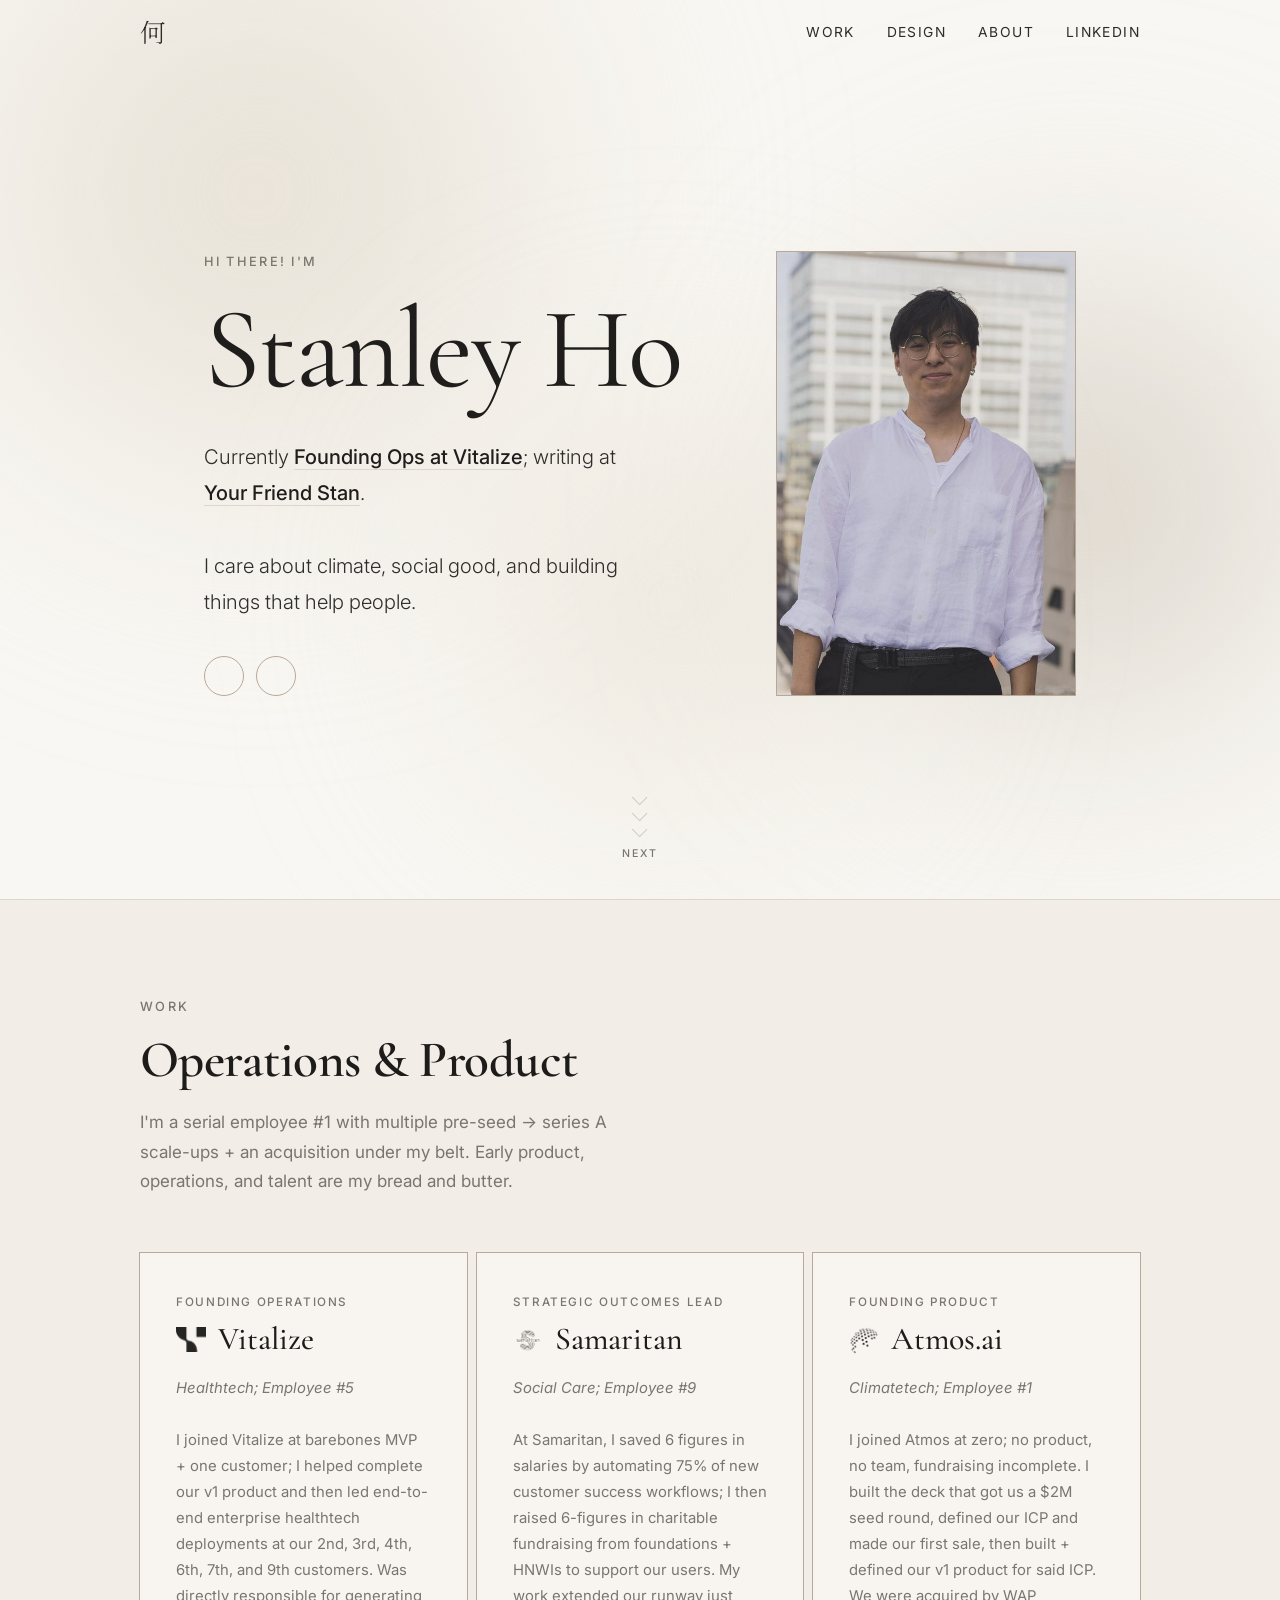
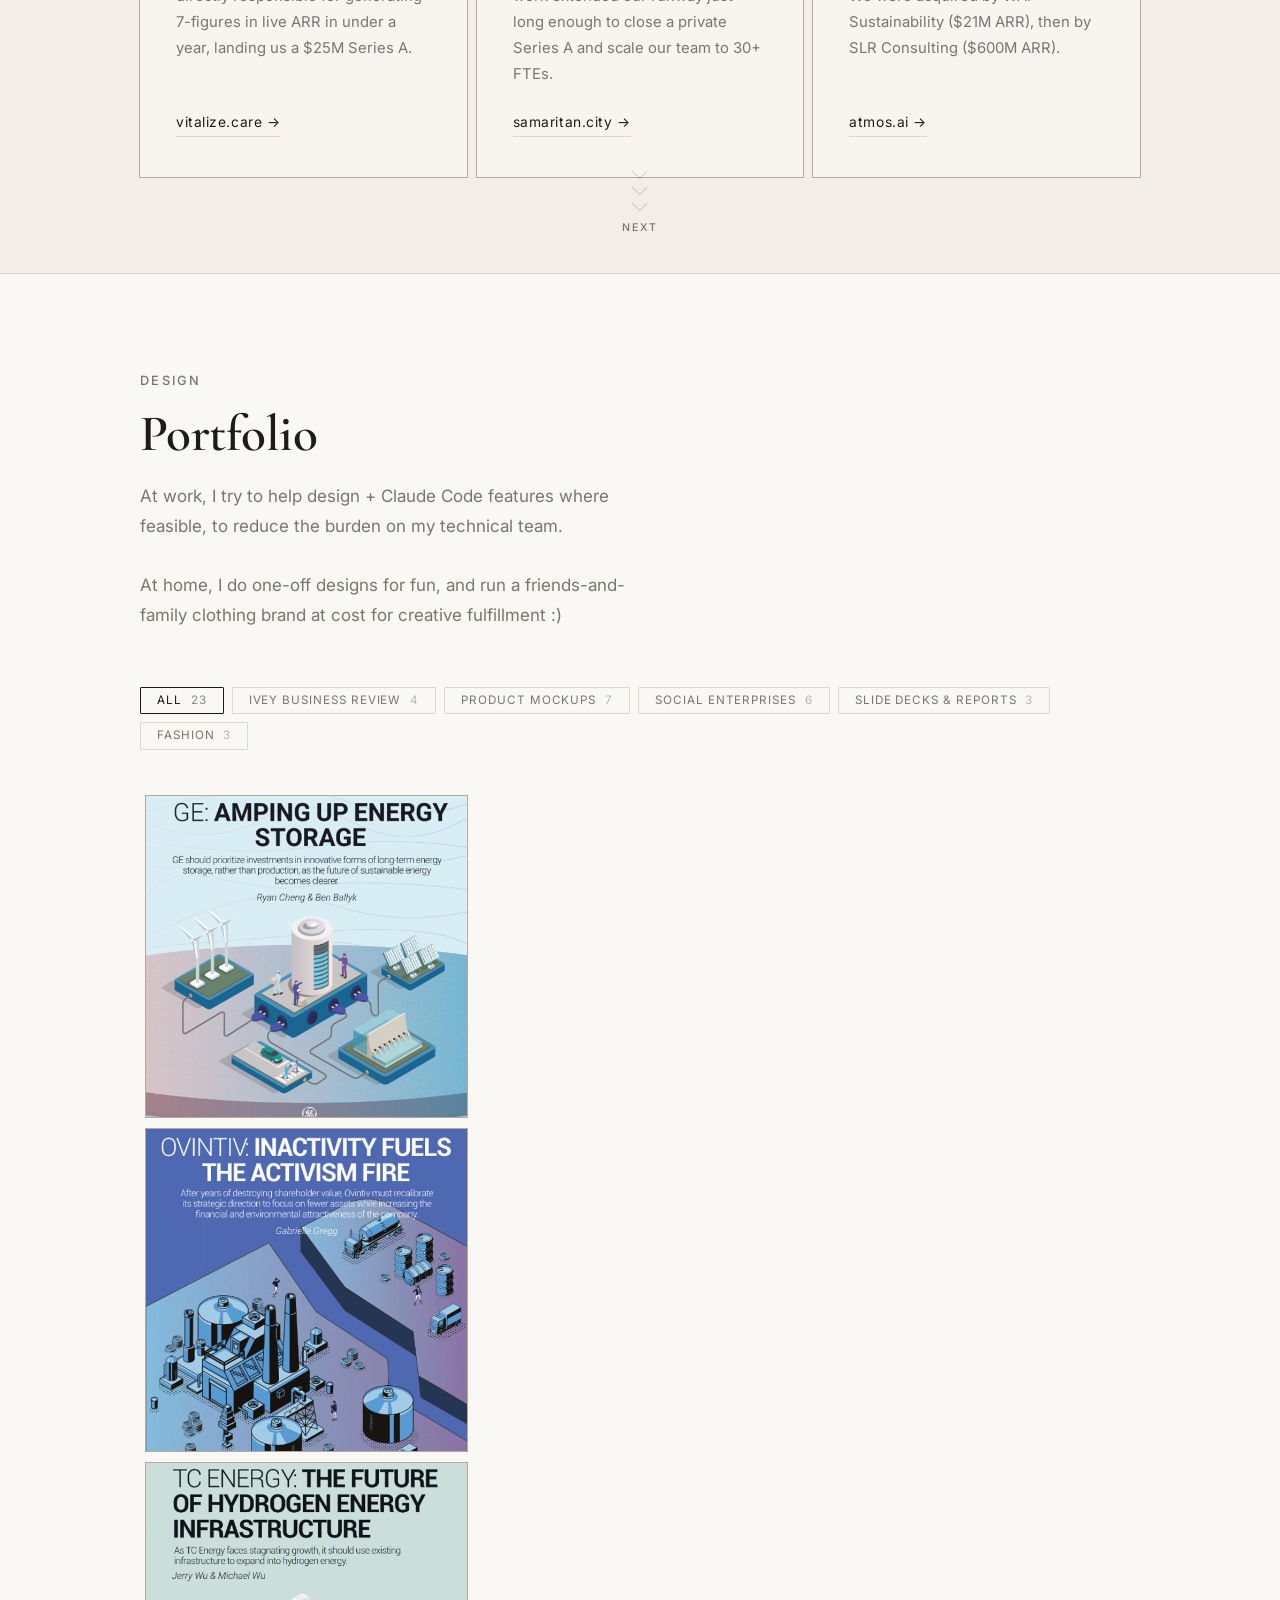
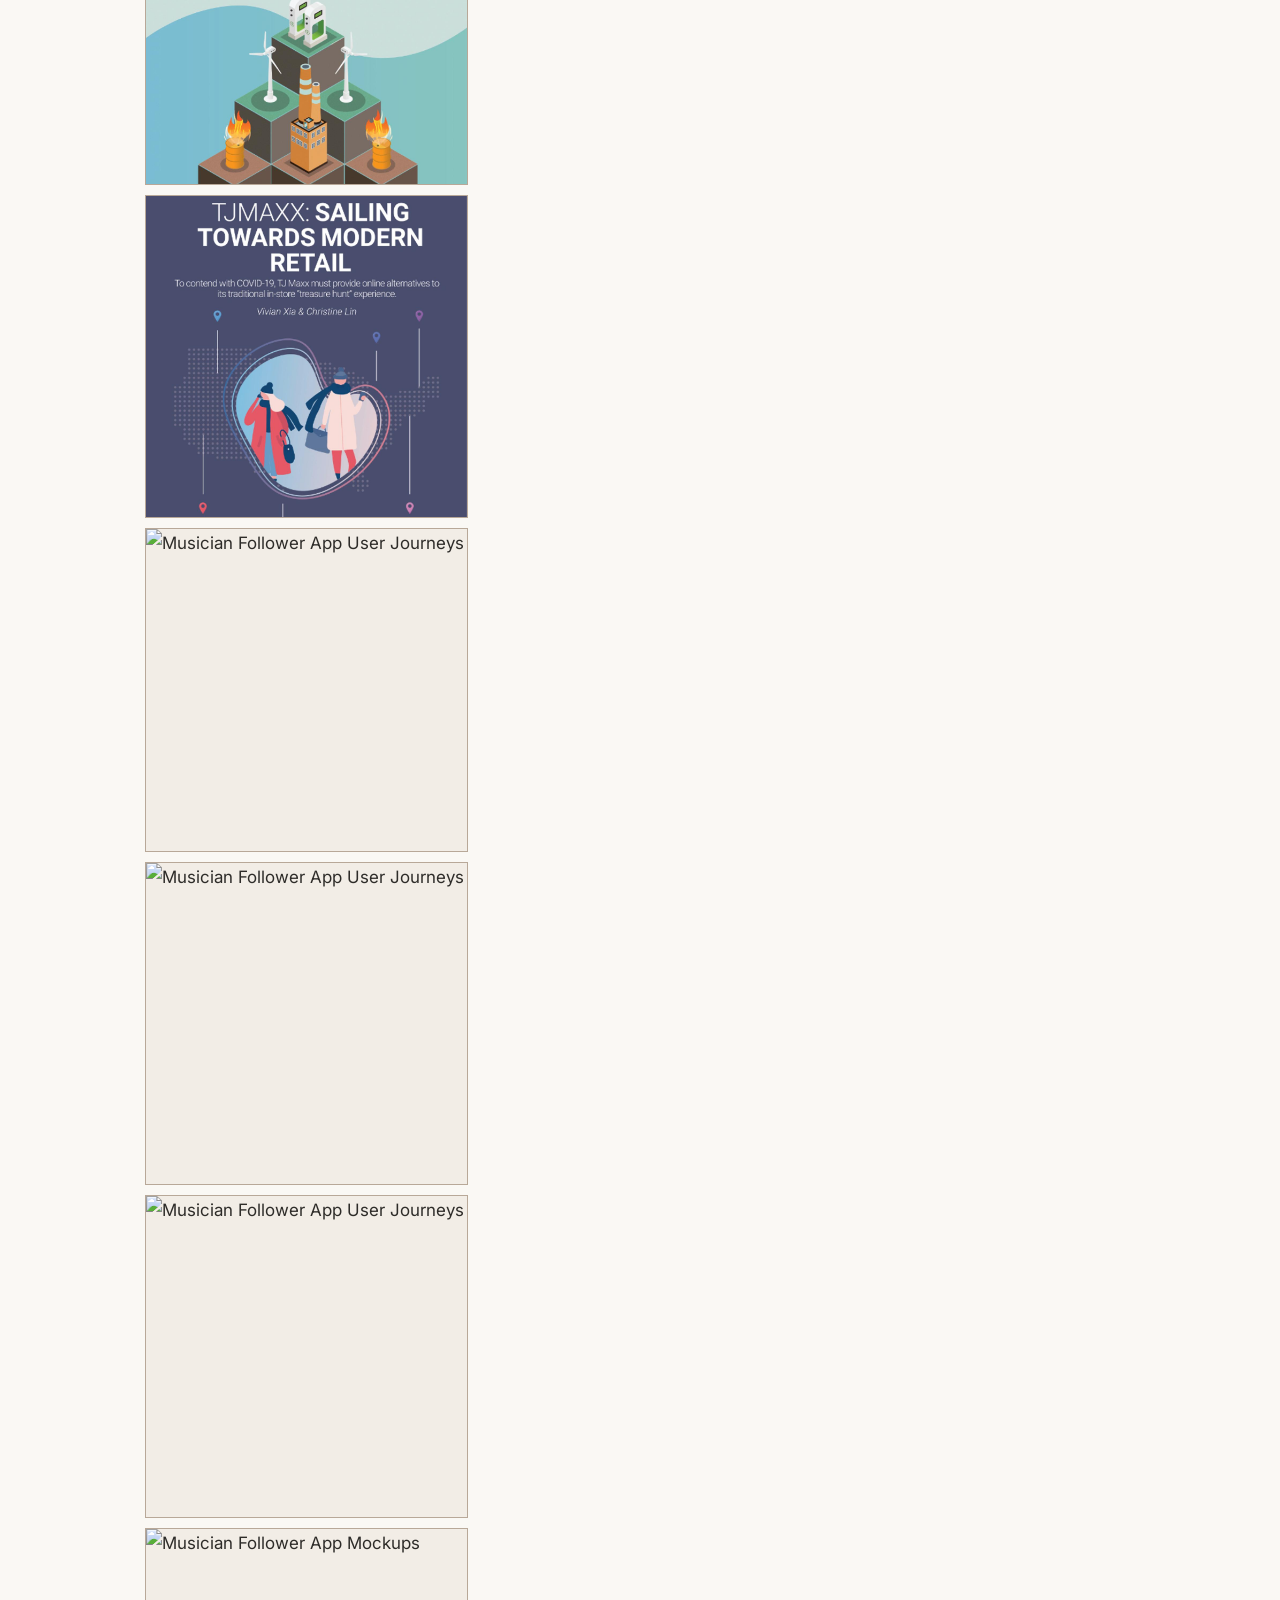
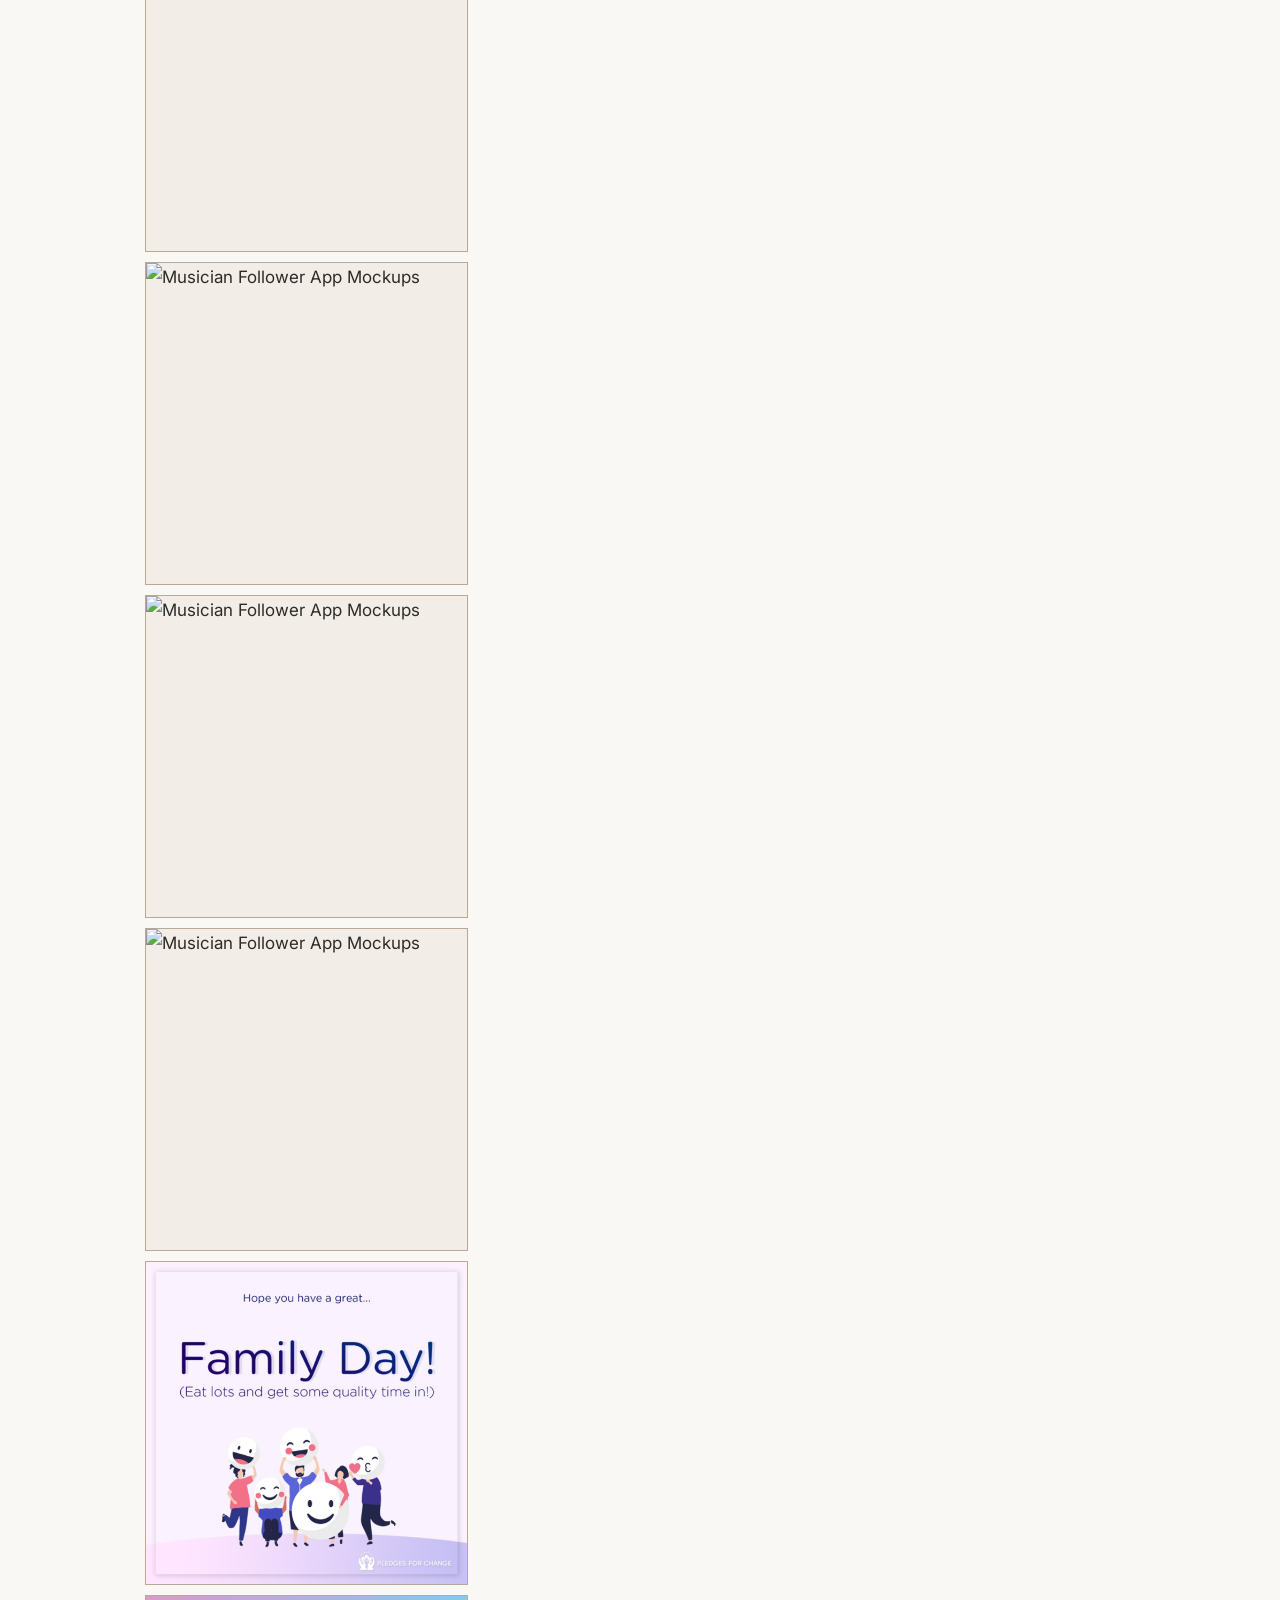
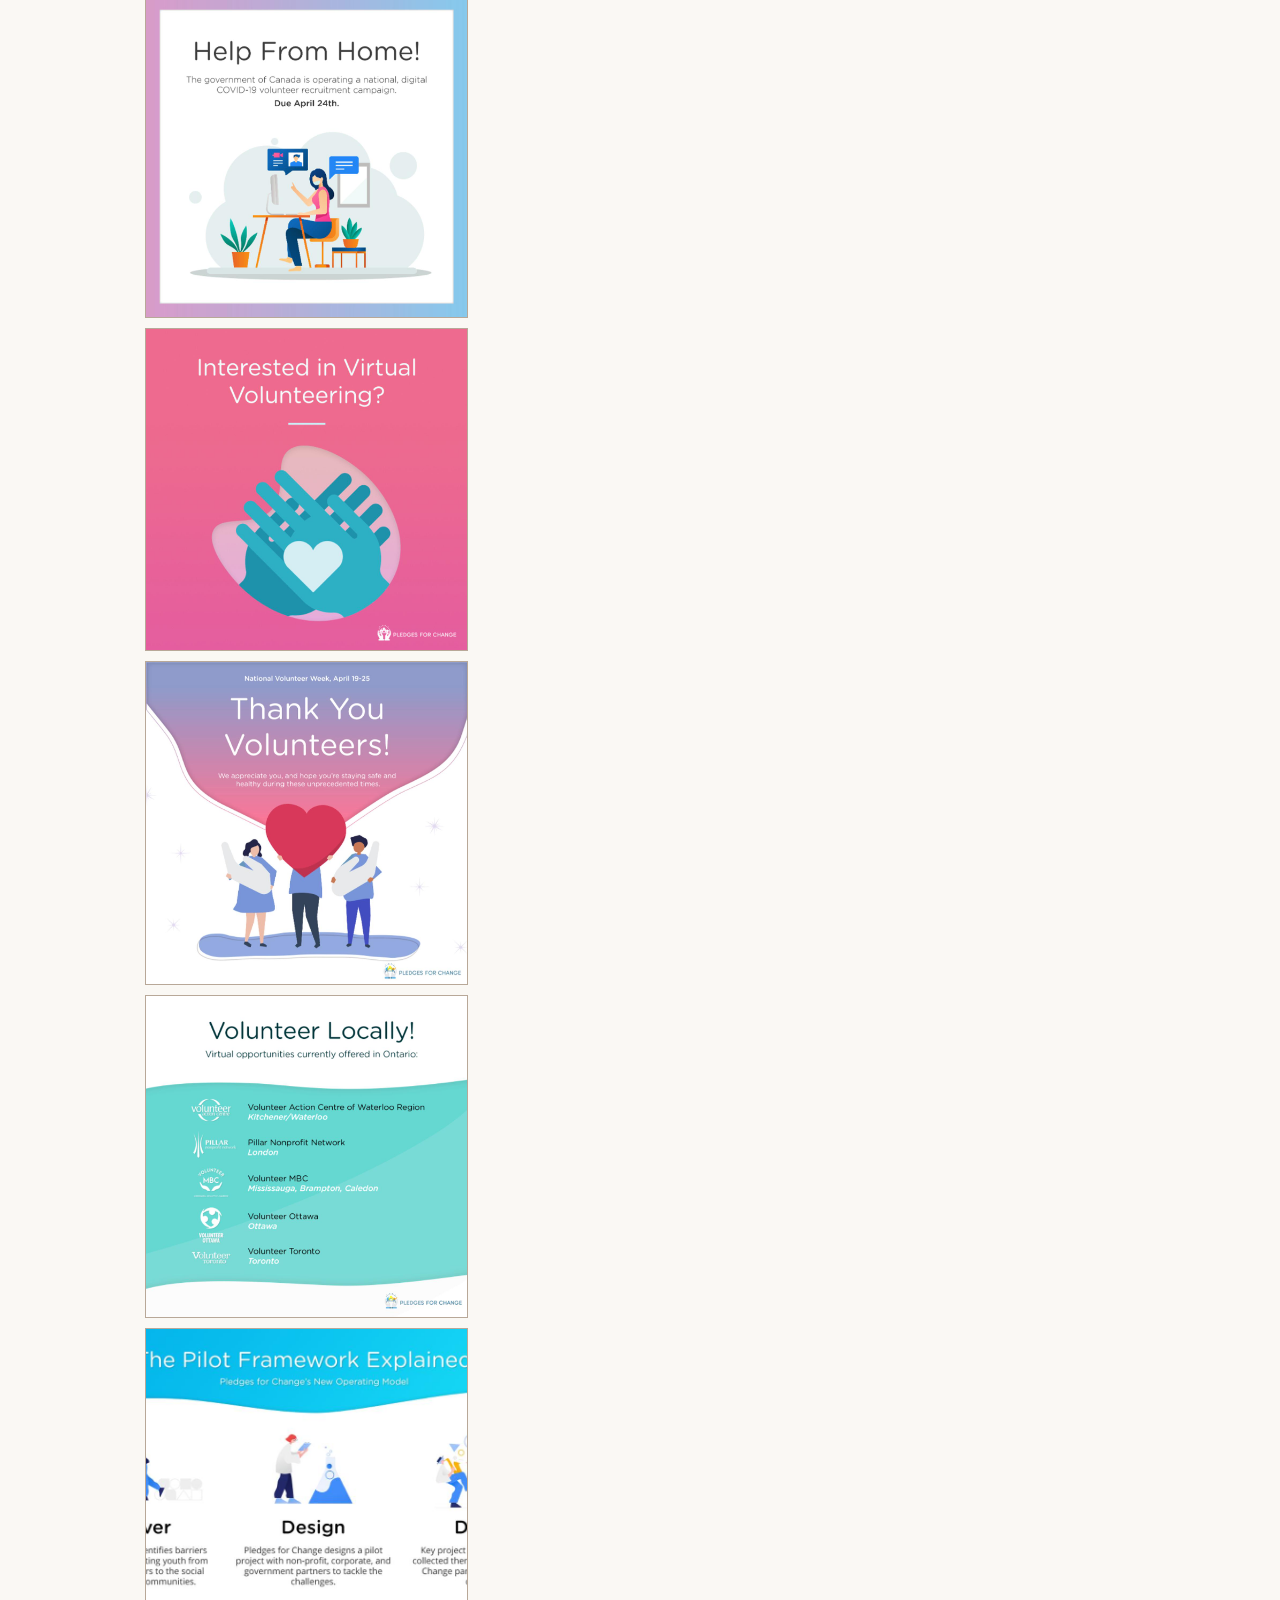
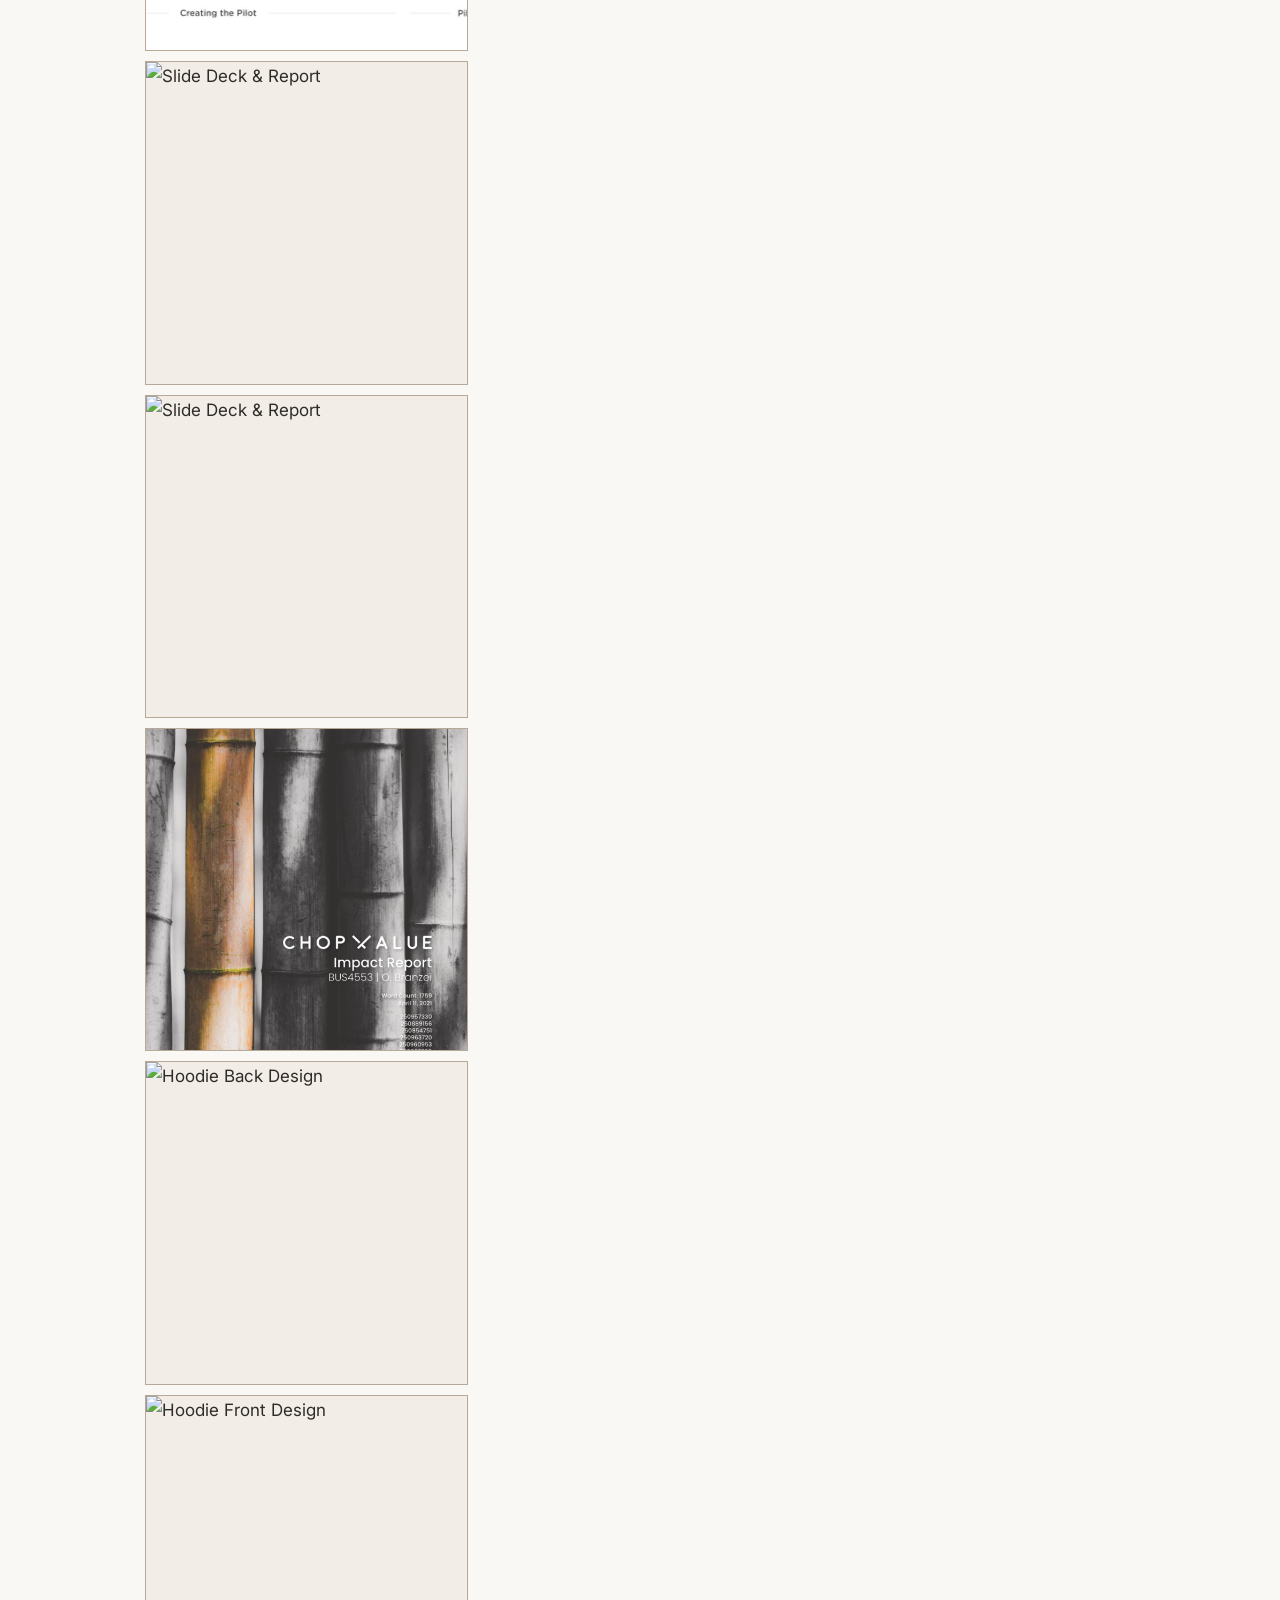
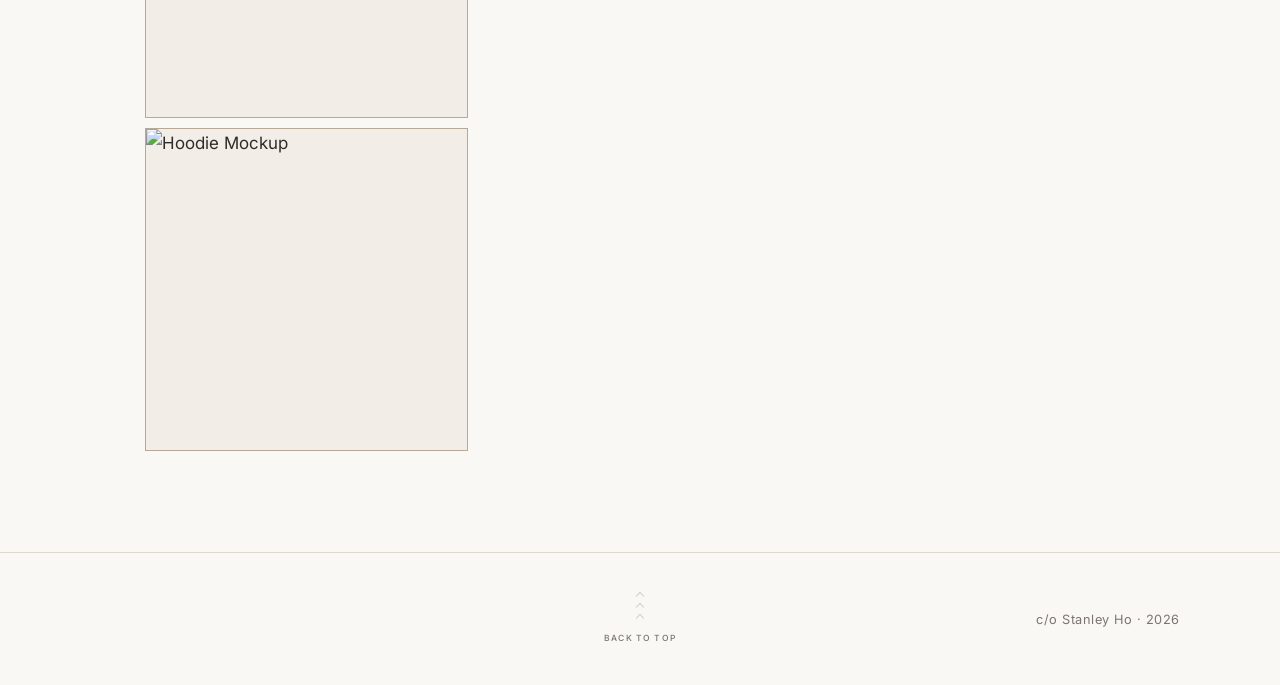
==== index.html @ 51769cc4 "Update index.html navbar transition" ====
<!DOCTYPE html>
<html lang="en">
<head>
  <!-- Google Analytics -->
  <script async src="https://www.googletagmanager.com/gtag/js?id=UA-158662780-1"></script>
  <script>
    window.dataLayer = window.dataLayer || [];
    function gtag(){dataLayer.push(arguments);}
    gtag('js', new Date());
    gtag('config', 'UA-158662780-1');
  </script>

  <meta charset="utf-8">
  <title>Stanley Ho</title>
  <meta name="viewport" content="width=device-width, initial-scale=1">
  <meta name="description" content="Stanley Ho — Early Stage Startup & Product Operator">
  <link rel="icon" href="assets/img/logo/favicon-1.png">

  <!-- Open Graph -->
  <meta property="og:title" content="Stanley Ho">
  <meta property="og:description" content="Early Stage Startup & Product Operator">
  <meta property="og:image" content="https://stanleyho.me/assets/img/og-image.png">
  <meta property="og:url" content="https://stanleyho.me">
  <meta property="og:type" content="website">
  <meta name="twitter:card" content="summary_large_image">
  <meta name="twitter:image" content="https://stanleyho.me/assets/img/og-image.png">

  <!-- Fonts -->
  <link rel="preconnect" href="https://fonts.googleapis.com">
  <link rel="preconnect" href="https://fonts.gstatic.com" crossorigin>
  <link href="https://fonts.googleapis.com/css2?family=Cormorant+Garamond:wght@300;400;500;600&family=Inter:wght@300;400;500&display=swap" rel="stylesheet">
  <link href="https://fonts.googleapis.com/css2?family=Noto+Serif+SC:wght@300&text=%E4%BD%95&display=swap" rel="stylesheet">

  <!-- Icons -->
  <link rel="stylesheet" href="assets/css/themify-icons.css">
  <!-- lightbox.css loaded lazily when portfolio section is reached -->

  <!-- Main styles -->
  <link rel="stylesheet" href="assets/css/style.css">
</head>

<body>

  <!-- Ambient background -->
  <div class="bg-canvas" aria-hidden="true">
    <div class="bg-blob"></div>
    <div class="bg-blob"></div>
    <div class="bg-blob"></div>
  </div>

  <!-- ============================================================
       NAV
       ============================================================ -->
  <nav id="main-nav">
    <div class="nav-inner">
      <a href="#" class="nav-logo">何</a>
      <button class="nav-toggle" id="navToggle" aria-label="Toggle menu">
        <span></span><span></span><span></span>
      </button>
      <ul class="nav-links" id="navLinks">
        <li><a href="#operator">Work</a></li>
        <li><a href="#design">Design</a></li>
        <li><a href="about.html">About</a></li>
        <li><a href="https://www.linkedin.com/in/stanleyyenho/" target="_blank" rel="noopener">LinkedIn</a></li>
      </ul>
    </div>
  </nav>

  <!-- ============================================================
       HERO
       ============================================================ -->
  <section id="hero">
    <div class="section-inner hero-inner">
      <p class="hero-eyebrow">Hi there! I'm</p>
      <h1 class="hero-name">Stanley Ho</h1>
      <p class="hero-bio">
        Currently <a href="https://vitalize.care" target="_blank" rel="noopener"><strong>Founding Ops at Vitalize</strong></a>; writing at <a href="https://yourfriendstan.substack.com/" target="_blank" rel="noopener"><strong>Your Friend Stan</strong></a>.
        <br><br> I care about climate, social good, and building things that help people.
      </p>
      <div class="hero-links">
        <a href="https://www.linkedin.com/in/stanleyyenho/" target="_blank" rel="noopener" class="icon-link" aria-label="LinkedIn">
          <span class="ti-linkedin"></span>
        </a>
        <a href="mailto:stanley_ho@outlook.com" class="icon-link" aria-label="Email">
          <span class="ti-email"></span>
        </a>
      </div>
      <div class="hero-photo">
        <img src="assets/img/about/headshot.jpg" alt="Stanley Ho">
      </div>
    </div>

  <!-- Scroll hint -->
  <div class="scroll-hint">
    <a href="#operator" class="scroll-hint-link" aria-label="Scroll to next section">
      <div class="scroll-chevrons">
        <span class="chevron"></span>
        <span class="chevron"></span>
        <span class="chevron"></span>
      </div>
      <span class="scroll-label">Next</span>
    </a>
  </div>

  </section>

  <!-- ============================================================
       OPERATOR / PM SECTION
       ============================================================ -->
  <section id="operator">
    <div class="section-inner">
      <div class="section-header">
        <span class="section-label">Work</span>
        <h2 class="section-title">Operations &amp; Product</h2>
        <p class="section-desc">
          <!-- Replace this with a short 1–2 sentence description of your PM/operator work. -->
          I'm a serial employee #1 with multiple pre-seed -> series A scale-ups + an acquisition under my belt. Early product, operations, and talent are my bread and butter.
        </p>
      </div>

      <div class="work-grid">

        <!-- Card 1: Current role -->
        <div class="work-card">
          <div class="work-card-meta">
			<span class="work-card-label">Founding Operations</span>
            <div class="work-card-title-row">
              <img src="assets/img/work/vitalize logo.png" alt="Vitalize" class="work-card-logo">
              <span class="work-card-company">Vitalize</span>
            </div>
          </div>
          <p class="work-card-desc">
            <!-- Describe what you built, key operational problems you solved, and measurable impact. -->
           <i>Healthtech; Employee #5</i> <br><br>
			I joined Vitalize at barebones MVP + one customer; I helped complete our v1 product and then led end-to-end enterprise healthtech deployments at our 2nd, 3rd, 4th, 6th, 7th, and 9th customers. Was directly responsible for generating 7-figures in live ARR in under a year, landing us a $25M Series A. 

          </p>
          <a href="https://vitalize.care" class="work-card-link" target="_blank" rel="noopener">vitalize.care →</a>
        </div>

        <!-- Card 2: Template -->
        <div class="work-card">
          <div class="work-card-meta">
            <span class="work-card-label">Strategic Outcomes Lead</span>
            <div class="work-card-title-row">
              <img src="assets/img/work/samaritan logo.png" alt="Samaritan" class="work-card-logo">
              <span class="work-card-company">Samaritan</span>
            </div>
          </div>
          <p class="work-card-desc">
            <i>Social Care; Employee #9</i> <br><br>
			At Samaritan, I saved 6 figures in salaries by automating 75% of new customer success workflows; I then raised 6-figures in charitable fundraising from foundations + HNWIs to support our users. My work extended our runway just long enough to close a private Series A and scale our team to 30+ FTEs.
          </p>
          <a href="https://samaritan.city" class="work-card-link">samaritan.city →</a>
        </div>

        <!-- Card 3: Template -->
        <div class="work-card">
          <div class="work-card-meta">
            <span class="work-card-label">Founding Product</span>
            <div class="work-card-title-row">
              <img src="assets/img/work/atmos.ai logo.png" alt="Atmos.ai" class="work-card-logo">
              <span class="work-card-company">Atmos.ai</span>
            </div>
          </div>
          <p class="work-card-desc">
             <i>Climatetech; Employee #1</i> <br> <br>
			I joined Atmos at zero; no product, no team, fundraising incomplete. I built the deck that got us a $2M seed round, defined our ICP and made our first sale, then built + defined our v1 product for said ICP. We were acquired by WAP Sustainability ($21M ARR), then by SLR Consulting ($600M ARR).
          </p>
          <a href="https://www.slrconsulting.com/" class="work-card-link">atmos.ai →</a>
        </div>

      </div><!-- /.work-grid -->
    </div>

  <!-- Scroll hint -->
  <div class="scroll-hint">
    <a href="#design" class="scroll-hint-link" aria-label="Scroll to next section">
      <div class="scroll-chevrons">
        <span class="chevron"></span>
        <span class="chevron"></span>
        <span class="chevron"></span>
      </div>
      <span class="scroll-label">Next</span>
    </a>
  </div>

  </section>

  <!-- ============================================================
       DESIGN / PORTFOLIO SECTION
       ============================================================ -->
  <section id="design">
    <div class="section-inner">
      <div class="section-header">
        <span class="section-label">Design</span>
        <h2 class="section-title">Portfolio</h2>
		<p class="section-desc">
          <!-- Replace this with a short 1–2 sentence description of your PM/operator work. -->
          At work, I try to help design + Claude Code features where feasible, to reduce the burden on my technical team. <br><br> At home, I do one-off designs for fun, and run a friends-and-family clothing brand at cost for creative fulfillment :)
        </p>
      </div>

      <!-- Filter buttons -->
      <div id="filters" class="filter-buttons">
        <button class="filter-btn active" data-filter="*">All <span>23</span></button>
        <button class="filter-btn" data-filter=".ibr">Ivey Business Review <span>4</span></button>
        <button class="filter-btn" data-filter=".pm">Product Mockups <span>7</span></button>
        <button class="filter-btn" data-filter=".pfc">Social Enterprises <span>6</span></button>
        <button class="filter-btn" data-filter=".sd">Slide Decks &amp; Reports <span>3</span></button>
        <button class="filter-btn" data-filter=".moh">Fashion <span>3</span></button>
      </div>

      <!-- Portfolio grid — Isotope manages layout -->
      <div id="portfolio-grid">
        <div class="grid-sizer"></div>

        <!-- Ivey Business Review -->
        <div class="port-item ibr">
          <div class="port-item-inner">
            <img loading="lazy" src="assets/img/portfolio/port-1.jpg" alt="Article Cover - GE">
            <div class="port-overlay">
              <a href="assets/img/portfolio/port-1.jpg" data-lightbox="portfolio" data-title="Article Cover — GE · Ivey Business Review" class="port-action"><span class="ti-fullscreen"></span></a>
              <div class="port-info">
                <h3>Article Cover — GE</h3>
                <p>Ivey Business Review · Creative Lead</p>
              </div>
            </div>
          </div>
        </div>

        <div class="port-item ibr">
          <div class="port-item-inner">
            <img loading="lazy" src="assets/img/portfolio/port-2.jpg" alt="Article Cover - Ovintiv">
            <div class="port-overlay">
              <a href="assets/img/portfolio/port-2.jpg" data-lightbox="portfolio" data-title="Article Cover — Ovintiv · Ivey Business Review" class="port-action"><span class="ti-fullscreen"></span></a>
              <div class="port-info">
                <h3>Article Cover — Ovintiv</h3>
                <p>Ivey Business Review · Creative Lead</p>
              </div>
            </div>
          </div>
        </div>

        <div class="port-item ibr">
          <div class="port-item-inner">
            <img loading="lazy" src="assets/img/portfolio/port-3.jpg" alt="Article Cover - TC Energy">
            <div class="port-overlay">
              <a href="assets/img/portfolio/port-3.jpg" data-lightbox="portfolio" data-title="Article Cover — TC Energy · Ivey Business Review" class="port-action"><span class="ti-fullscreen"></span></a>
              <div class="port-info">
                <h3>Article Cover — TC Energy</h3>
                <p>Ivey Business Review · Creative Lead</p>
              </div>
            </div>
          </div>
        </div>

        <div class="port-item ibr">
          <div class="port-item-inner">
            <img loading="lazy" src="assets/img/portfolio/port-4.jpg" alt="Article Cover - TJMaxx">
            <div class="port-overlay">
              <a href="assets/img/portfolio/port-4.jpg" data-lightbox="portfolio" data-title="Article Cover — TJMaxx · Ivey Business Review" class="port-action"><span class="ti-fullscreen"></span></a>
              <div class="port-info">
                <h3>Article Cover — TJMaxx</h3>
                <p>Ivey Business Review · Creative Lead</p>
              </div>
            </div>
          </div>
        </div>

        <!-- Product Mockups -->
        <div class="port-item pm">
          <div class="port-item-inner">
            <img loading="lazy" src="assets/img/portfolio/port-17.png" alt="Musician Follower App User Journeys">
            <div class="port-overlay">
              <a href="assets/img/portfolio/port-17.png" data-lightbox="portfolio" data-title="Musician Follower App User Journeys · UX Researcher &amp; Designer" class="port-action"><span class="ti-fullscreen"></span></a>
              <div class="port-info">
                <h3>Musician Follower App User Journeys</h3>
                <p>UX Researcher &amp; Designer</p>
              </div>
            </div>
          </div>
        </div>

        <div class="port-item pm">
          <div class="port-item-inner">
            <img loading="lazy" src="assets/img/portfolio/port-18.png" alt="Musician Follower App User Journeys">
            <div class="port-overlay">
              <a href="assets/img/portfolio/port-18.png" data-lightbox="portfolio" data-title="Musician Follower App User Journeys · UX Researcher &amp; Designer" class="port-action"><span class="ti-fullscreen"></span></a>
              <div class="port-info">
                <h3>Musician Follower App User Journeys</h3>
                <p>UX Researcher &amp; Designer</p>
              </div>
            </div>
          </div>
        </div>

        <div class="port-item pm">
          <div class="port-item-inner">
            <img loading="lazy" src="assets/img/portfolio/port-19.png" alt="Musician Follower App User Journeys">
            <div class="port-overlay">
              <a href="assets/img/portfolio/port-19.png" data-lightbox="portfolio" data-title="Musician Follower App User Journeys · UX Researcher &amp; Designer" class="port-action"><span class="ti-fullscreen"></span></a>
              <div class="port-info">
                <h3>Musician Follower App User Journeys</h3>
                <p>UX Researcher &amp; Designer</p>
              </div>
            </div>
          </div>
        </div>

        <div class="port-item pm">
          <div class="port-item-inner">
            <img loading="lazy" src="assets/img/portfolio/port-20.png" alt="Musician Follower App Mockups">
            <div class="port-overlay">
              <a href="assets/img/portfolio/port-20.png" data-lightbox="portfolio" data-title="Musician Follower App Mockups · UX Researcher &amp; Designer" class="port-action"><span class="ti-fullscreen"></span></a>
              <div class="port-info">
                <h3>Musician Follower App Mockups</h3>
                <p>UX Researcher &amp; Designer</p>
              </div>
            </div>
          </div>
        </div>

        <div class="port-item pm">
          <div class="port-item-inner">
            <img loading="lazy" src="assets/img/portfolio/port-21.png" alt="Musician Follower App Mockups">
            <div class="port-overlay">
              <a href="assets/img/portfolio/port-21.png" data-lightbox="portfolio" data-title="Musician Follower App Mockups · UX Researcher &amp; Designer" class="port-action"><span class="ti-fullscreen"></span></a>
              <div class="port-info">
                <h3>Musician Follower App Mockups</h3>
                <p>UX Researcher &amp; Designer</p>
              </div>
            </div>
          </div>
        </div>

        <div class="port-item pm">
          <div class="port-item-inner">
            <img loading="lazy" src="assets/img/portfolio/port-22.png" alt="Musician Follower App Mockups">
            <div class="port-overlay">
              <a href="assets/img/portfolio/port-22.png" data-lightbox="portfolio" data-title="Musician Follower App Mockups · UX Researcher &amp; Designer" class="port-action"><span class="ti-fullscreen"></span></a>
              <div class="port-info">
                <h3>Musician Follower App Mockups</h3>
                <p>UX Researcher &amp; Designer</p>
              </div>
            </div>
          </div>
        </div>

        <div class="port-item pm">
          <div class="port-item-inner">
            <img loading="lazy" src="assets/img/portfolio/port-23.png" alt="Musician Follower App Mockups">
            <div class="port-overlay">
              <a href="assets/img/portfolio/port-23.png" data-lightbox="portfolio" data-title="Musician Follower App Mockups · UX Researcher &amp; Designer" class="port-action"><span class="ti-fullscreen"></span></a>
              <div class="port-info">
                <h3>Musician Follower App Mockups</h3>
                <p>UX Researcher &amp; Designer</p>
              </div>
            </div>
          </div>
        </div>

        <!-- Social Enterprises / Pledges for Change -->
        <div class="port-item pfc">
          <div class="port-item-inner">
            <img loading="lazy" src="assets/img/portfolio/port-5.jpg" alt="Family Day Post">
            <div class="port-overlay">
              <a href="assets/img/portfolio/port-5.jpg" data-lightbox="portfolio" data-title="Family Day Post · Pledges for Change" class="port-action"><span class="ti-fullscreen"></span></a>
              <div class="port-info">
                <h3>Family Day Post</h3>
                <p>Pledges for Change · Media Director</p>
              </div>
            </div>
          </div>
        </div>

        <div class="port-item pfc">
          <div class="port-item-inner">
            <img loading="lazy" src="assets/img/portfolio/port-6.jpg" alt="Volunteer from Home Media Blast">
            <div class="port-overlay">
              <a href="assets/img/portfolio/port-6.jpg" data-lightbox="portfolio" data-title="Volunteer from Home Media Blast · Pledges for Change" class="port-action"><span class="ti-fullscreen"></span></a>
              <div class="port-info">
                <h3>Volunteer from Home Media Blast</h3>
                <p>Pledges for Change · Media Director</p>
              </div>
            </div>
          </div>
        </div>

        <div class="port-item pfc">
          <div class="port-item-inner">
            <img loading="lazy" src="assets/img/portfolio/port-7.jpg" alt="Virtual Volunteering Recruiting Post">
            <div class="port-overlay">
              <a href="assets/img/portfolio/port-7.jpg" data-lightbox="portfolio" data-title="Virtual Volunteering Recruiting Post · Pledges for Change" class="port-action"><span class="ti-fullscreen"></span></a>
              <div class="port-info">
                <h3>Virtual Volunteering Recruiting Post</h3>
                <p>Pledges for Change · Media Director</p>
              </div>
            </div>
          </div>
        </div>

        <div class="port-item pfc">
          <div class="port-item-inner">
            <img loading="lazy" src="assets/img/portfolio/port-8.jpg" alt="Volunteer Thank You Post">
            <div class="port-overlay">
              <a href="assets/img/portfolio/port-8.jpg" data-lightbox="portfolio" data-title="Volunteer Thank You Post · Pledges for Change" class="port-action"><span class="ti-fullscreen"></span></a>
              <div class="port-info">
                <h3>Volunteer Thank You Post</h3>
                <p>Pledges for Change · Media Director</p>
              </div>
            </div>
          </div>
        </div>

        <div class="port-item pfc">
          <div class="port-item-inner">
            <img loading="lazy" src="assets/img/portfolio/port-9.jpg" alt="Local Volunteering Resource Blast">
            <div class="port-overlay">
              <a href="assets/img/portfolio/port-9.jpg" data-lightbox="portfolio" data-title="Local Volunteering Resource Blast · Pledges for Change" class="port-action"><span class="ti-fullscreen"></span></a>
              <div class="port-info">
                <h3>Local Volunteering Resource Blast</h3>
                <p>Pledges for Change · Media Director</p>
              </div>
            </div>
          </div>
        </div>

        <div class="port-item pfc">
          <div class="port-item-inner">
            <img loading="lazy" src="assets/img/portfolio/port-10.jpg" alt="Operating Model Investor Graphic">
            <div class="port-overlay">
              <a href="assets/img/portfolio/port-10.jpg" data-lightbox="portfolio" data-title="Operating Model Investor Graphic · Pledges for Change" class="port-action"><span class="ti-fullscreen"></span></a>
              <div class="port-info">
                <h3>Operating Model Investor Graphic</h3>
                <p>Pledges for Change · Media Director</p>
              </div>
            </div>
          </div>
        </div>

        <!-- Slide Decks & Reports -->
        <div class="port-item sd">
          <div class="port-item-inner">
            <img loading="lazy" src="assets/img/portfolio/port-14.jpg" alt="Slide Deck & Report">
            <div class="port-overlay">
              <a href="https://drive.google.com/file/d/1cgGahLaZpUyj-3H-FeqxRC37ilfUaDfF/view" target="_blank" rel="noopener" class="port-action"><span class="ti-new-window"></span></a>
              <div class="port-info">
                <h3>Slide Deck &amp; Report</h3>
                <p>Open in Google Drive</p>
              </div>
            </div>
          </div>
        </div>

        <div class="port-item sd">
          <div class="port-item-inner">
            <img loading="lazy" src="assets/img/portfolio/port-15.jpg" alt="Slide Deck & Report">
            <div class="port-overlay">
              <a href="https://drive.google.com/file/d/1o6-X_nhbYIaM70tofsR7CjVe9PKndJMQ/view" target="_blank" rel="noopener" class="port-action"><span class="ti-new-window"></span></a>
              <div class="port-info">
                <h3>Slide Deck &amp; Report</h3>
                <p>Open in Google Drive</p>
              </div>
            </div>
          </div>
        </div>

        <div class="port-item sd">
          <div class="port-item-inner">
            <img loading="lazy" src="assets/img/portfolio/port-16.jpg" alt="Slide Deck & Report">
            <div class="port-overlay">
              <a href="https://drive.google.com/file/d/1MTR174oIEGdz7Ad1Db15Tjcx_Pzdw1mi/view" target="_blank" rel="noopener" class="port-action"><span class="ti-new-window"></span></a>
              <div class="port-info">
                <h3>Slide Deck &amp; Report</h3>
                <p>Open in Google Drive</p>
              </div>
            </div>
          </div>
        </div>

        <!-- Fashion / Mandate of Heaven -->
        <div class="port-item moh">
          <div class="port-item-inner">
            <img loading="lazy" src="assets/img/portfolio/port-11.png" alt="Hoodie Back Design">
            <div class="port-overlay">
              <a href="assets/img/portfolio/port-11.png" data-lightbox="portfolio" data-title="Hoodie Back Design · Mandate of Heaven" class="port-action"><span class="ti-fullscreen"></span></a>
              <div class="port-info">
                <h3>Hoodie Back Design</h3>
                <p>Mandate of Heaven · Founder &amp; Creative Director</p>
              </div>
            </div>
          </div>
        </div>

        <div class="port-item moh">
          <div class="port-item-inner">
            <img loading="lazy" src="assets/img/portfolio/port-12.png" alt="Hoodie Front Design">
            <div class="port-overlay">
              <a href="assets/img/portfolio/port-12.png" data-lightbox="portfolio" data-title="Hoodie Front Design · Mandate of Heaven" class="port-action"><span class="ti-fullscreen"></span></a>
              <div class="port-info">
                <h3>Hoodie Front Design</h3>
                <p>Mandate of Heaven · Founder &amp; Creative Director</p>
              </div>
            </div>
          </div>
        </div>

        <div class="port-item moh">
          <div class="port-item-inner">
            <img loading="lazy" src="assets/img/portfolio/port-13.png" alt="Hoodie Mockup">
            <div class="port-overlay">
              <a href="assets/img/portfolio/port-13.png" data-lightbox="portfolio" data-title="Hoodie Mockup · Mandate of Heaven" class="port-action"><span class="ti-fullscreen"></span></a>
              <div class="port-info">
                <h3>Hoodie Mockup</h3>
                <p>Mandate of Heaven · Founder &amp; Creative Director</p>
              </div>
            </div>
          </div>
        </div>

      </div><!-- /#portfolio-grid -->
    </div>
  </section>

  <!-- ============================================================
       FOOTER
       ============================================================ -->
  <footer>
    <div class="footer-inner">
      <div class="footer-links">
        <a href="https://www.linkedin.com/in/stanleyyenho/" target="_blank" rel="noopener" aria-label="LinkedIn"><span class="ti-linkedin"></span></a>
        <a href="mailto:stanley_ho@outlook.com" aria-label="Email"><span class="ti-email"></span></a>
      </div>
      <a href="#" class="back-to-top scroll-hint-link" aria-label="Return to top">
        <div class="scroll-chevrons back-to-top-chevrons">
          <span class="chevron chevron-up"></span>
          <span class="chevron chevron-up"></span>
          <span class="chevron chevron-up"></span>
        </div>
        <span class="scroll-label">Back to top</span>
      </a>
      <p class="footer-copy">c/o Stanley Ho &middot; 2026</p>
    </div>
  </footer>

  <!-- ============================================================
       SCRIPTS
       ============================================================ -->
  <!-- jQuery/Isotope/Lightbox loaded lazily — see lazy loader below -->
  <script src="assets/js/lenis.min.js"></script>
  <script>
    // Smooth scroll (Lenis)
    var lenis = new Lenis({
      duration: 0.05,
      easing: function (t) { return 1 - Math.pow(1 - t, 4); },
      smoothWheel: true
    });
    function lenisRaf(time) {
      lenis.raf(time);
      requestAnimationFrame(lenisRaf);
    }
    requestAnimationFrame(lenisRaf);

    // Nav state — driven entirely by Lenis scroll position, frozen during snaps to avoid mid-animation flash
    var navEl = document.getElementById('main-nav');
    var navFrozen = false;
    function syncNav() {
      if (window.pageYOffset > 20) navEl.classList.add('scrolled');
      else navEl.classList.remove('scrolled');
    }
    lenis.on('scroll', function (e) {
      if (navFrozen) return;
      if (e.scroll > 20) navEl.classList.add('scrolled');
      else navEl.classList.remove('scrolled');
    });
    syncNav();

    // Section snap — permanent and bidirectional; free scroll only within the last section going down
    var snapTargets = ['#hero', '#operator', '#design'];
    var snapLocked = false;

    function currentSectionIndex() {
      var scrollY = window.pageYOffset;
      for (var i = snapTargets.length - 1; i >= 0; i--) {
        if (scrollY >= document.querySelector(snapTargets[i]).offsetTop - 80) return i;
      }
      return 0;
    }

    window.addEventListener('wheel', function (e) {
      var idx = currentSectionIndex();
      var dir = e.deltaY > 0 ? 1 : -1;
      var next = idx + dir;

      // Only case we don't intercept: past the last section going down, and not mid-snap
      if (next >= snapTargets.length && !snapLocked) return;

      // Block the event in all other cases — including mid-snap, so Lenis can't drift the page
      e.preventDefault();
      e.stopImmediatePropagation();

      if (snapLocked || next < 0) return;

      snapLocked = true;
      navFrozen = true;
      lenis.scrollTo(document.querySelector(snapTargets[next]), {
        offset: -64,
        duration: 0.12,
        easing: function (t) { return 1 - Math.pow(1 - t, 3); },
        onComplete: function () { navFrozen = false; syncNav(); }
      });
      setTimeout(function () { snapLocked = false; }, 300);
    }, { capture: true, passive: false });

    // Mobile nav toggle
    document.getElementById('navToggle').addEventListener('click', function () {
      document.getElementById('navLinks').classList.toggle('open');
    });

    // Close nav on link click + smooth scroll via Lenis
    document.querySelectorAll('#navLinks a[href^="#"], .scroll-hint-link').forEach(function (anchor) {
      anchor.addEventListener('click', function (e) {
        var href = this.getAttribute('href');
        var target = document.querySelector(href);
        if (target) {
          e.preventDefault();
          document.getElementById('navLinks').classList.remove('open');
          lenis.scrollTo(target, { offset: -64 });
        }
      });
    });

    // Scroll entrance animations
    (function () {
      // Mark elements for animation
      document.querySelectorAll('.section-header, .work-card, .filter-buttons').forEach(function (el) {
        el.classList.add('anim');
      });

      // Stagger work cards
      document.querySelectorAll('.work-card').forEach(function (el, i) {
        el.style.transitionDelay = (i * 0.1) + 's';
      });

      // Animate port-item-inner (not the wrapper, so Isotope layout is unaffected)
      document.querySelectorAll('.port-item-inner').forEach(function (el, i) {
        el.classList.add('anim');
        el.style.transitionDelay = Math.min(i * 0.045, 0.36) + 's';
      });

      var observer = new IntersectionObserver(function (entries) {
        entries.forEach(function (entry) {
          if (entry.isIntersecting) {
            entry.target.classList.add('is-visible');
            observer.unobserve(entry.target);
          }
        });
      }, { threshold: 0.12 });

      document.querySelectorAll('.anim').forEach(function (el) {
        observer.observe(el);
      });
    }());

    // Lazy-load jQuery + Isotope + Lightbox only when design section is near
    (function () {
      var portfolioLoaded = false;
      function loadPortfolio() {
        if (portfolioLoaded) return;
        portfolioLoaded = true;

        // Lightbox CSS
        var css = document.createElement('link');
        css.rel = 'stylesheet';
        css.href = 'assets/css/lightbox.css';
        document.head.appendChild(css);

        function loadScript(src, cb) {
          var s = document.createElement('script');
          s.src = src;
          s.onload = cb || function () {};
          document.body.appendChild(s);
        }

        loadScript('assets/js/jquery-2.1.4.min.js', function () {
          loadScript('assets/js/lightbox.js');
          loadScript('assets/js/jquery.isotope.min.js', function () {
            var $grid = $('#portfolio-grid').isotope({
              itemSelector: '.port-item',
              layoutMode: 'fitRows',
              percentPosition: true,
              masonry: { columnWidth: '.grid-sizer' }
            });
            $('#filters').on('click', '.filter-btn', function () {
              var filterValue = $(this).attr('data-filter');
              $grid.isotope({ filter: filterValue });
              $('.filter-btn').removeClass('active');
              $(this).addClass('active');
            });
          });
        });
      }

      var obs = new IntersectionObserver(function (entries) {
        if (entries[0].isIntersecting) { loadPortfolio(); obs.disconnect(); }
      }, { rootMargin: '400px' });
      obs.observe(document.getElementById('design'));
    }());

  </script>

</body>
</html>
---- assets/css/style.css ----
/* ============================================================
   STANLEY HO — style.css
   Japandi-inspired minimal portfolio
   ============================================================ */

/* Cross-page fade transition */
@view-transition {
  navigation: auto;
}

/* 1. CSS Custom Properties */
:root {
  --bg:         #FAF8F4;   /* warm off-white, washi paper */
  --bg-alt:     #F2EDE6;   /* slightly deeper warm */
  --dark:       #1E1C1A;   /* near-black, warm */
  --text:       #2E2C29;   /* body text, warm charcoal */
  --muted:      #7A7570;   /* stone gray */
  --accent:     #B8A898;   /* warm sand */
  --border:     #DDD7CD;   /* light warm divider */
  --white:      #FDFCFA;   /* warm white */

  --font-serif: 'Cormorant Garamond', Georgia, serif;
  --font-sans:  'Inter', -apple-system, BlinkMacSystemFont, 'Segoe UI', sans-serif;

  --max-w:      1080px;
  --nav-h:      64px;
  --ease:       0.3s ease;
}


/* ============================================================
   2. Reset & Base
   ============================================================ */
*, *::before, *::after {
  box-sizing: border-box;
  margin: 0;
  padding: 0;
}

html {
  font-size: 17px;
  scroll-behavior: smooth;
}

body {
  font-family: var(--font-sans);
  font-weight: 400;
  line-height: 1.65;
  color: var(--text);
  background: var(--bg);
  -webkit-font-smoothing: antialiased;
  -moz-osx-font-smoothing: grayscale;
}

/* ============================================================
   Ambient background — blobs + grain
   ============================================================ */
.bg-canvas {
  position: fixed;
  inset: 0;
  z-index: -1;
  pointer-events: none;
  overflow: hidden;
}

.bg-blob {
  position: absolute;
  border-radius: 50%;
  filter: blur(110px);
  will-change: transform;
}

.bg-blob:nth-child(1) {
  width: 70vw; height: 70vw;
  top: -20vw; left: -15vw;
  background: radial-gradient(circle at center, #E4DDD0 0%, transparent 65%);
  animation: bgBlob1 40s ease-in-out infinite;
}
.bg-blob:nth-child(2) {
  width: 55vw; height: 55vw;
  bottom: 5%; right: -12vw;
  background: radial-gradient(circle at center, #D4CCC0 0%, transparent 65%);
  animation: bgBlob2 55s ease-in-out infinite;
}
.bg-blob:nth-child(3) {
  width: 45vw; height: 45vw;
  top: 35%; left: 30%;
  background: radial-gradient(circle at center, #E8E2D5 0%, transparent 65%);
  animation: bgBlob3 45s ease-in-out infinite;
}

@keyframes bgBlob1 {
  0%, 100% { transform: translate(0, 0)    scale(1);    }
  30%       { transform: translate(5vw, 7vw)  scale(1.06); }
  65%       { transform: translate(2vw, 11vw) scale(0.95); }
}
@keyframes bgBlob2 {
  0%, 100% { transform: translate(0, 0)     scale(1);    }
  35%       { transform: translate(-7vw, -5vw) scale(1.08); }
  70%       { transform: translate(4vw,  6vw)  scale(0.93); }
}
@keyframes bgBlob3 {
  0%, 100% { transform: translate(0, 0)    scale(1);    }
  45%       { transform: translate(8vw, -4vw) scale(1.05); }
  75%       { transform: translate(-5vw, 3vw) scale(0.97); }
}

/* Grain overlay — washi paper texture */
body::after {
  content: '';
  position: fixed;
  inset: 0;
  z-index: 1;
  pointer-events: none;
  background-image: url("data:image/svg+xml,%3Csvg xmlns='http://www.w3.org/2000/svg' width='200' height='200'%3E%3Cfilter id='g'%3E%3CfeTurbulence type='fractalNoise' baseFrequency='0.85' numOctaves='4' stitchTiles='stitch'/%3E%3CfeColorMatrix type='saturate' values='0'/%3E%3C/filter%3E%3Crect width='200' height='200' filter='url(%23g)'/%3E%3C/svg%3E");
  opacity: 0.028;
}

a {
  color: inherit;
  text-decoration: none;
}

img {
  max-width: 100%;
  display: block;
}

ul {
  list-style: none;
}


/* ============================================================
   3. Navigation
   ============================================================ */
#main-nav {
  position: fixed;
  top: 0; left: 0; right: 0;
  z-index: 200;
  height: var(--nav-h);
  background: transparent;
  border-bottom: 1px solid transparent;
  transition: background 0.15s ease, border-color 0.15s ease;
}

#main-nav.scrolled {
  background:
    radial-gradient(ellipse 55% 180% at 12% 60%, #F0E8DC 0%, transparent 70%),
    radial-gradient(ellipse 40% 160% at 58% 20%, #EAE0D4 0%, transparent 65%),
    radial-gradient(ellipse 35% 140% at 88% 80%, #E8DDD0 0%, transparent 60%),
    #DDD4C8;
  border-bottom: 1px solid #CFC5B8;
}

.nav-inner {
  max-width: var(--max-w);
  margin: 0 auto;
  padding: 0 40px;
  height: 100%;
  display: flex;
  align-items: center;
  justify-content: space-between;
}

.nav-logo {
  font-family: 'Noto Serif SC', var(--font-serif);
  font-size: 1.5rem;
  font-weight: 300;
  color: var(--text);
  transition: opacity var(--ease);
}
.nav-logo:hover { opacity: 0.7; }

.nav-links {
  display: flex;
  align-items: center;
  gap: 32px;
}

.nav-links li a {
  font-size: 0.8125rem;
  font-weight: 400;
  letter-spacing: 0.1em;
  text-transform: uppercase;
  color: var(--text);
  transition: color var(--ease);
}
.nav-links li a:hover { color: var(--dark); }
.nav-links li a.nav-active { color: var(--dark); font-weight: 500; }
#main-nav.scrolled .nav-links li a.nav-active { color: var(--white); font-weight: 500; }

/* Hamburger */
.nav-toggle {
  display: none;
  flex-direction: column;
  justify-content: center;
  gap: 5px;
  width: 32px;
  height: 32px;
  background: none;
  border: none;
  cursor: pointer;
  padding: 4px;
}
.nav-toggle span {
  display: block;
  width: 20px;
  height: 1px;
  background: var(--dark);
  transition: var(--ease);
  border-radius: 0;
}


/* ============================================================
   4. Section layout utility
   ============================================================ */
.section-inner {
  max-width: var(--max-w);
  margin: 0 auto;
  padding: 96px 40px;
}

.section-header {
  margin-bottom: 56px;
}

.section-label {
  display: block;
  font-size: 0.75rem;
  font-weight: 500;
  letter-spacing: 0.18em;
  text-transform: uppercase;
  color: var(--muted);
  margin-bottom: 14px;
}

.section-title {
  font-family: var(--font-serif);
  font-size: clamp(2rem, 4vw, 3.375rem);
  font-weight: 600;
  color: var(--dark);
  line-height: 1.15;
  letter-spacing: -0.01em;
}

.section-desc {
  margin-top: 18px;
  font-size: 1rem;
  color: var(--muted);
  max-width: 500px;
  line-height: 1.75;
}


/* ============================================================
   5. Hero
   ============================================================ */
#hero {
  position: relative;
  min-height: 100vh;
  display: flex;
  align-items: center;
  border-bottom: 1px solid var(--border);
}

.hero-inner {
  padding-top: calc(var(--nav-h) + 64px);
  padding-bottom: 80px;
  display: grid;
  grid-template-columns: 1fr 300px;
  grid-template-rows: auto auto auto auto;
  column-gap: 96px;
  align-items: start;
}

/* Grid placement */
.hero-eyebrow { grid-column: 1; grid-row: 1; }
.hero-name    { grid-column: 1; grid-row: 2; }
.hero-bio     { grid-column: 1; grid-row: 3; }
.hero-links   { grid-column: 1; grid-row: 4; }

.hero-photo {
  position: relative;
  grid-column: 2;
  grid-row: 1 / 5;    /* top aligns with eyebrow, bottom aligns with links */
  align-self: stretch;
  overflow: hidden;
}

.hero-photo::after {
  content: '';
  position: absolute;
  inset: 0;
  border: 1px solid var(--accent);
  pointer-events: none;
  z-index: 1;
}
.hero-photo img {
  width: 100%;
  height: 100%;
  object-fit: cover;
  object-position: center top;
}

.hero-eyebrow {
  font-size: 0.75rem;
  font-weight: 500;
  letter-spacing: 0.18em;
  text-transform: uppercase;
  color: var(--muted);
  margin-bottom: 20px;
}

.hero-name {
  font-family: var(--font-serif);
  font-size: clamp(3.5rem, 9vw, 8.5rem);
  font-weight: 400;
  color: var(--dark);
  line-height: 1;
  letter-spacing: -0.02em;
  margin-bottom: 32px;
}

.hero-bio {
  font-size: 1.1875rem;
  font-weight: 300;
  color: var(--text);
  max-width: 440px;
  line-height: 1.8;
  margin-bottom: 36px;
}
.hero-bio strong {
  font-weight: 500;
  color: var(--dark);
}

.hero-bio a {
  color: var(--dark);
  border-bottom: 1px solid var(--border);
  transition: border-color var(--ease);
}
.hero-bio a:hover { border-color: var(--dark); }

.hero-links {
  display: flex;
  gap: 12px;
}

.icon-link {
  width: 40px;
  height: 40px;
  border: 1px solid var(--accent);
  border-radius: 50%;
  display: flex;
  align-items: center;
  justify-content: center;
  color: var(--muted);
  font-size: 0.9375rem;
  transition: border-color var(--ease), color var(--ease);
}
.icon-link:hover {
  border-color: var(--dark);
  color: var(--dark);
}


/* ============================================================
   6. Scroll entrance animations
   ============================================================ */
.anim {
  opacity: 0;
  transform: translateY(24px);
  transition: opacity 0.75s cubic-bezier(0.22, 1, 0.36, 1),
              transform 0.75s cubic-bezier(0.22, 1, 0.36, 1);
}
.anim.is-visible {
  opacity: 1;
  transform: none;
}


/* ============================================================
   7. Operator / PM Section
   ============================================================ */
#operator {
  position: relative;
  min-height: calc(100vh - var(--nav-h));
  display: flex;
  align-items: center;
  background: var(--bg-alt);
  border-bottom: 1px solid var(--border);
}

#operator .section-inner {
  width: 100%;
}

.work-grid {
  display: grid;
  grid-template-columns: repeat(3, 1fr);
  gap: 10px;
}

.work-card {
  background: #F8F5F0;
  padding: 40px 36px;
  display: flex;
  flex-direction: column;
  outline: 1px solid var(--accent);
}

.work-card-meta {
  margin-bottom: 16px;
}

.work-card-label {
  display: block;
  font-size: 0.6875rem;
  font-weight: 500;
  letter-spacing: 0.14em;
  text-transform: uppercase;
  color: var(--muted);
  margin-bottom: 8px;
}

.work-card-title-row {
  display: flex;
  align-items: center;
  gap: 12px;
}

.work-card-logo {
  height: 30px;
  width: 30px;
  object-fit: contain;
  object-position: left center;
  flex-shrink: 0;
  opacity: 0.85;
}

.work-card-company {
  font-family: var(--font-serif);
  font-size: 1.875rem;
  font-weight: 500;
  color: var(--dark);
  line-height: 1.2;
}

.work-card-desc {
  font-size: 0.875rem;
  color: var(--muted);
  line-height: 1.75;
  flex: 1;
  margin-bottom: 24px;
}

.work-card-link {
  font-size: 0.8125rem;
  font-weight: 400;
  letter-spacing: 0.04em;
  color: var(--dark);
  border-bottom: 1px solid var(--border);
  padding-bottom: 2px;
  align-self: flex-start;
  transition: border-color var(--ease);
}
.work-card-link:hover { border-color: var(--dark); }


/* ============================================================
   7. Design / Portfolio Section
   ============================================================ */
#design {
  position: relative;
  min-height: calc(100vh - var(--nav-h));
  border-bottom: 1px solid var(--border);
}

/* Filter buttons */
.filter-buttons {
  display: flex;
  flex-wrap: wrap;
  gap: 8px;
  margin-bottom: 40px;
}

.filter-btn {
  background: none;
  border: 1px solid var(--border);
  padding: 7px 16px;
  font-family: var(--font-sans);
  font-size: 0.6875rem;
  font-weight: 400;
  letter-spacing: 0.08em;
  text-transform: uppercase;
  color: var(--muted);
  cursor: pointer;
  transition: border-color var(--ease), color var(--ease);
  border-radius: 1px;
  line-height: 1;
}

.filter-btn span {
  display: inline-block;
  margin-left: 5px;
  opacity: 0.5;
}

.filter-btn:hover,
.filter-btn.active {
  border-color: var(--dark);
  color: var(--dark);
}

/* Portfolio grid — Isotope manages absolute positioning */
#portfolio-grid {
  position: relative;
}

.grid-sizer,
.port-item {
  width: 33.333%;
}

.port-item {
  padding: 6px;
}

.port-item-inner {
  position: relative;
  overflow: hidden;
  background: var(--bg-alt);
  outline: 1px solid var(--accent);
}

/* 1:1 aspect ratio via padding trick — compatible with Isotope */
.port-item-inner::before {
  content: '';
  display: block;
  padding-bottom: 100%;
}

.port-item-inner img {
  position: absolute;
  inset: 0;
  width: 100%;
  height: 100%;
  object-fit: cover;
  transition: transform 0.5s ease, filter 0.5s ease;
}

.port-overlay {
  position: absolute;
  inset: 0;
  display: flex;
  flex-direction: column;
  align-items: flex-start;
  justify-content: flex-end;
  padding: 20px;
  background: rgba(30, 28, 26, 0);
  transition: background 0.4s ease;
}

.port-action {
  position: absolute;
  top: 14px;
  right: 14px;
  width: 34px;
  height: 34px;
  background: var(--white);
  display: flex;
  align-items: center;
  justify-content: center;
  color: var(--dark);
  font-size: 0.8125rem;
  opacity: 0;
  transform: translateY(-4px);
  transition: opacity 0.3s ease, transform 0.3s ease;
  z-index: 2;
}

.port-info {
  opacity: 0;
  transform: translateY(6px);
  transition: opacity 0.3s ease, transform 0.3s ease;
  width: 100%;
}

.port-info h3 {
  font-family: var(--font-serif);
  font-size: 0.9375rem;
  font-weight: 400;
  color: var(--white);
  line-height: 1.3;
  margin-bottom: 4px;
}

.port-info p {
  font-size: 0.625rem;
  font-weight: 400;
  letter-spacing: 0.08em;
  text-transform: uppercase;
  color: rgba(253, 252, 250, 0.55);
}

/* Hover state */
.port-item-inner:hover img {
  transform: scale(1.04);
  filter: brightness(0.65);
}
.port-item-inner:hover .port-overlay {
  background: rgba(30, 28, 26, 0.52);
}
.port-item-inner:hover .port-action,
.port-item-inner:hover .port-info {
  opacity: 1;
  transform: translateY(0);
}


/* ============================================================
   8. Footer
   ============================================================ */
footer {
  padding: 40px;
}

.footer-inner {
  max-width: var(--max-w);
  margin: 0 auto;
  display: grid;
  grid-template-columns: 1fr auto 1fr;
  align-items: center;
}

.footer-links {
  display: flex;
  gap: 16px;
}

.footer-links a {
  color: var(--muted);
  font-size: 0.9375rem;
  transition: color var(--ease);
}
.footer-links a:hover { color: var(--dark); }

.footer-copy {
  font-size: 0.75rem;
  letter-spacing: 0.04em;
  color: var(--muted);
  text-align: right;
}

.back-to-top {
  justify-self: center;
}

.back-to-top-chevrons {
  flex-direction: column-reverse;
}

.chevron-up {
  transform: rotate(-135deg) !important;
  animation: chevronPulseUp 2.2s ease-in-out infinite !important;
}
.back-to-top-chevrons .chevron-up:nth-child(1) { animation-delay: 0.36s !important; }
.back-to-top-chevrons .chevron-up:nth-child(2) { animation-delay: 0.18s !important; }
.back-to-top-chevrons .chevron-up:nth-child(3) { animation-delay: 0s !important; }

.back-to-top-chevrons {
  gap: 3px;
}

.back-to-top-chevrons .chevron {
  width: 6px;
  height: 6px;
  border-width: 1px;
}

.back-to-top .scroll-label {
  font-size: 0.5rem;
  letter-spacing: 0.14em;
}

@keyframes chevronPulseUp {
  0%, 100% { opacity: 0.2; }
  50%       { opacity: 0.85; }
}


/* ============================================================
   9. Scroll hint
   ============================================================ */
.scroll-hint {
  position: absolute;
  bottom: 36px;
  left: 50%;
  transform: translateX(-50%);
  z-index: 10;
}

.scroll-hint-link {
  display: flex;
  flex-direction: column;
  align-items: center;
  gap: 10px;
  color: var(--muted);
  transition: color var(--ease);
  cursor: pointer;
  text-decoration: none;
}
.scroll-hint-link:hover { color: var(--dark); }

.scroll-chevrons {
  display: flex;
  flex-direction: column;
  align-items: center;
  gap: 5px;
}

.chevron {
  display: block;
  width: 11px;
  height: 11px;
  border-right: 1.5px solid currentColor;
  border-bottom: 1.5px solid currentColor;
  transform: rotate(45deg);
  animation: chevronPulse 2.2s ease-in-out infinite;
}
.chevron:nth-child(1) { animation-delay: 0s;    opacity: 0.3; }
.chevron:nth-child(2) { animation-delay: 0.18s; opacity: 0.3; }
.chevron:nth-child(3) { animation-delay: 0.36s; opacity: 0.3; }

@keyframes chevronPulse {
  0%, 100% { opacity: 0.2; }
  50%       { opacity: 0.85; }
}

.scroll-label {
  font-size: 0.625rem;
  font-weight: 500;
  letter-spacing: 0.18em;
  text-transform: uppercase;
}


/* ============================================================
   10. Lightbox overrides — Japandi palette
   ============================================================ */
.lightboxOverlay {
  background-color: var(--dark) !important;
  opacity: 0.95 !important;
}
.lightbox .lb-image {
  border: none !important;
  border-radius: 0 !important;
}
.lb-data .lb-details {
  font-family: var(--font-sans);
  font-size: 0.75rem;
  letter-spacing: 0.06em;
  color: var(--accent);
}
.lb-data .lb-caption {
  font-size: 0.75rem !important;
}


/* ============================================================
   11. Responsive
   ============================================================ */

/* Tablet */
@media (max-width: 960px) {
  .work-grid {
    grid-template-columns: 1fr;
  }

  .hero-inner {
    grid-template-columns: 1fr 220px;
    column-gap: 56px;
  }
}

/* ── Mobile performance: disable expensive effects ── */
@media (max-width: 768px) {
  /* Blob blur(110px) on large animated elements is the #1 mobile perf killer.
     Stop the animation and reduce blur to a cheap value. */
  .bg-blob {
    animation: none;
    filter: blur(40px);
    will-change: auto;
  }

  /* Grain SVG texture adds a compositor layer — not worth it on mobile */
  body::after {
    display: none;
  }
}

/* Tablet portrait */
@media (max-width: 768px) {
  .grid-sizer,
  .port-item {
    width: 50%;
  }

  /* Switch from center to flex-start so padding-top actually controls the gap */
  #hero {
    align-items: flex-start;
  }

  .hero-inner {
    grid-template-columns: 1fr;
    grid-template-rows: auto auto auto auto auto;
    text-align: center;
    justify-items: center;
    padding-top: calc(var(--nav-h) + 80px);
    padding-bottom: 200px;
  }

  .hero-eyebrow { grid-row: 2; }
  .hero-name    { grid-row: 3; }
  .hero-bio     { grid-row: 4; text-align: center; }
  .hero-links   { grid-row: 5; justify-content: center; margin-bottom: 80px; }

  .hero-photo {
    grid-column: 1;
    grid-row: 1;
    width: 160px;
    height: 160px;
    align-self: start;
    margin-bottom: 32px;
  }
}

/* Mobile */
@media (max-width: 640px) {
  :root {
    --nav-h: 56px;
  }

  .section-inner {
    padding: 72px 24px;
  }

  /* Re-apply hero padding-top after the shorthand above resets it */
  .hero-inner {
    padding-top: calc(var(--nav-h) + 40px);
  }

  .nav-inner {
    padding: 0 24px;
  }

  /* Slide-down mobile nav */
  .nav-links {
    display: none;
    position: absolute;
    top: var(--nav-h);
    left: 0;
    right: 0;
    background: #DDD4C8;
    border-bottom: 1px solid #CFC5B8;
    flex-direction: column;
    align-items: flex-start;
    gap: 0;
    padding: 8px 0;
  }
  .nav-links.open {
    display: flex;
  }
  .nav-links li {
    width: 100%;
  }
  .nav-links li a {
    display: block;
    padding: 14px 24px;
    color: var(--dark) !important;
  }

  .nav-toggle {
    display: flex;
  }

  .work-card {
    padding: 32px 24px;
  }

  #operator .section-inner {
    padding-bottom: 120px;
  }

  .filter-btn {
    padding: 7px 12px;
    font-size: 0.625rem;
  }

  .footer-inner {
    flex-direction: column;
    gap: 20px;
    text-align: center;
  }

  footer {
    padding: 40px 24px;
  }
}

/* Small mobile — single column portfolio */
@media (max-width: 420px) {
  .grid-sizer,
  .port-item {
    width: 100%;
  }
}
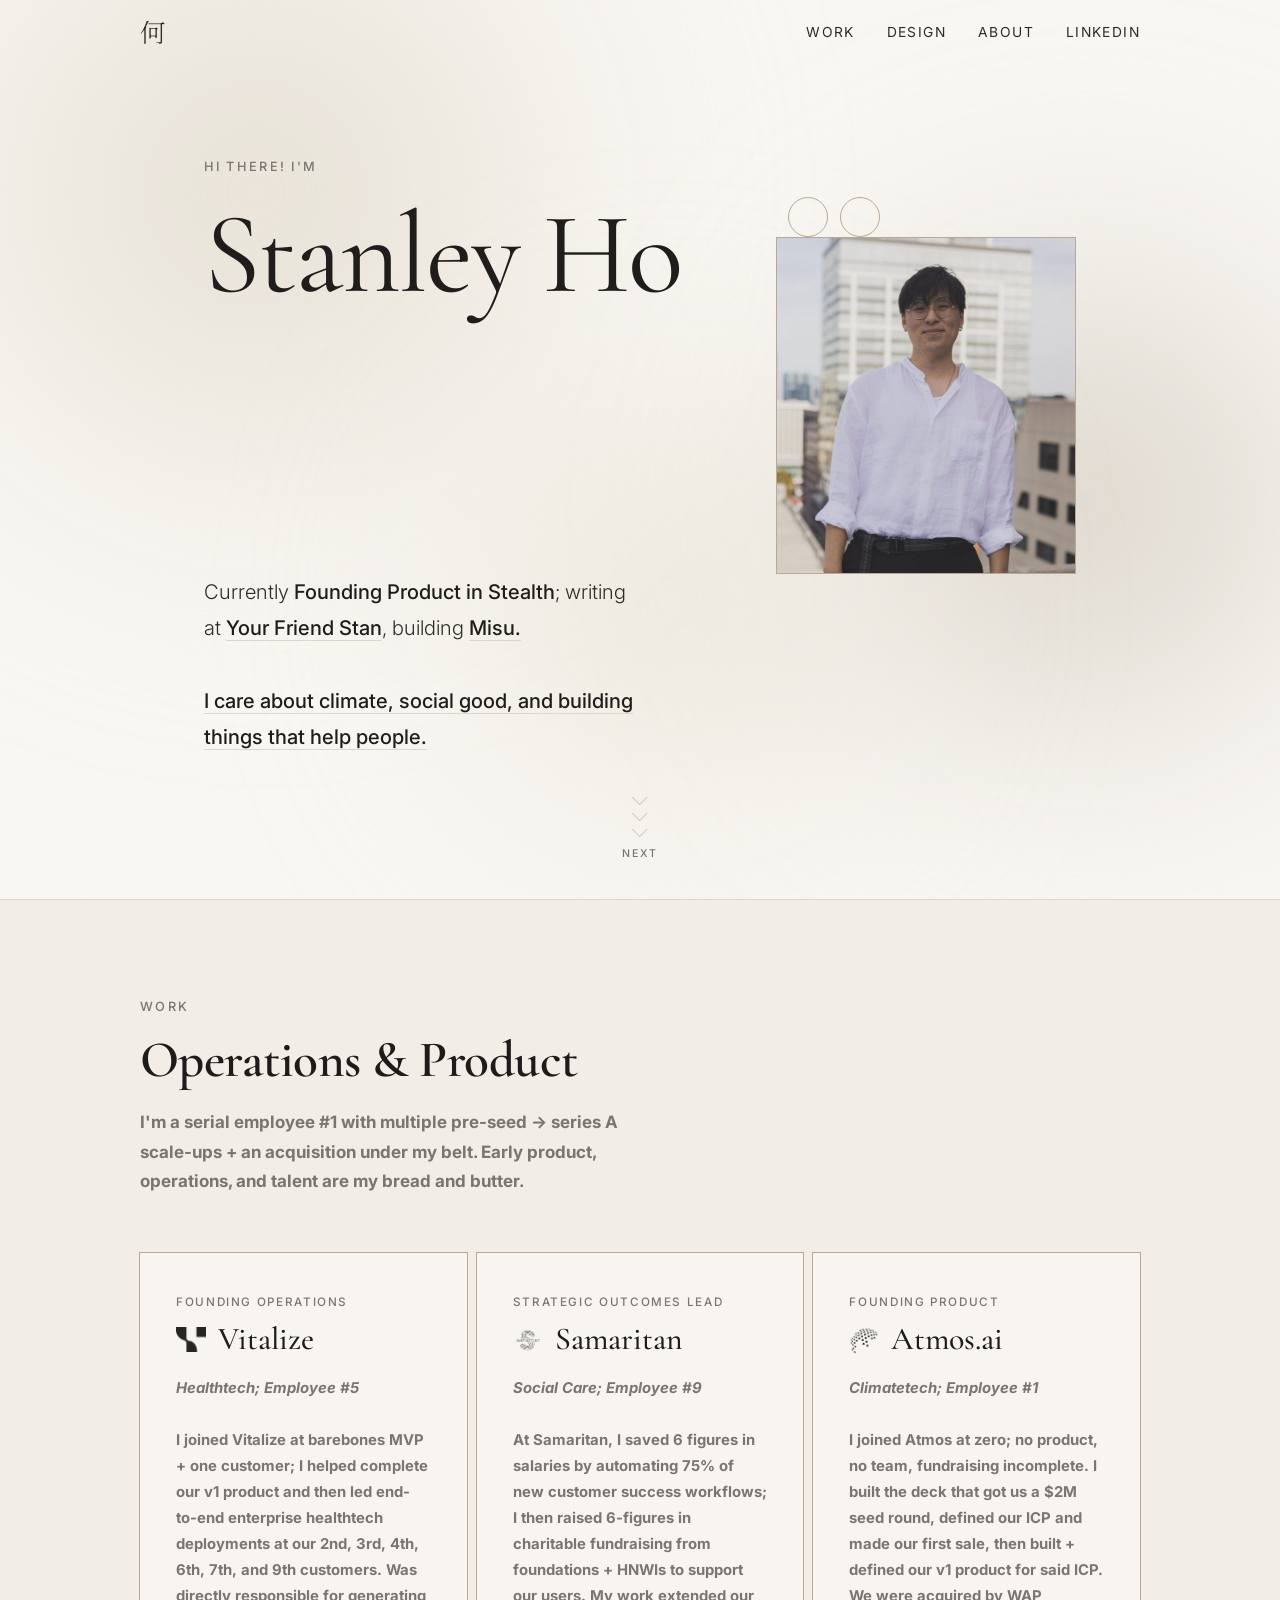
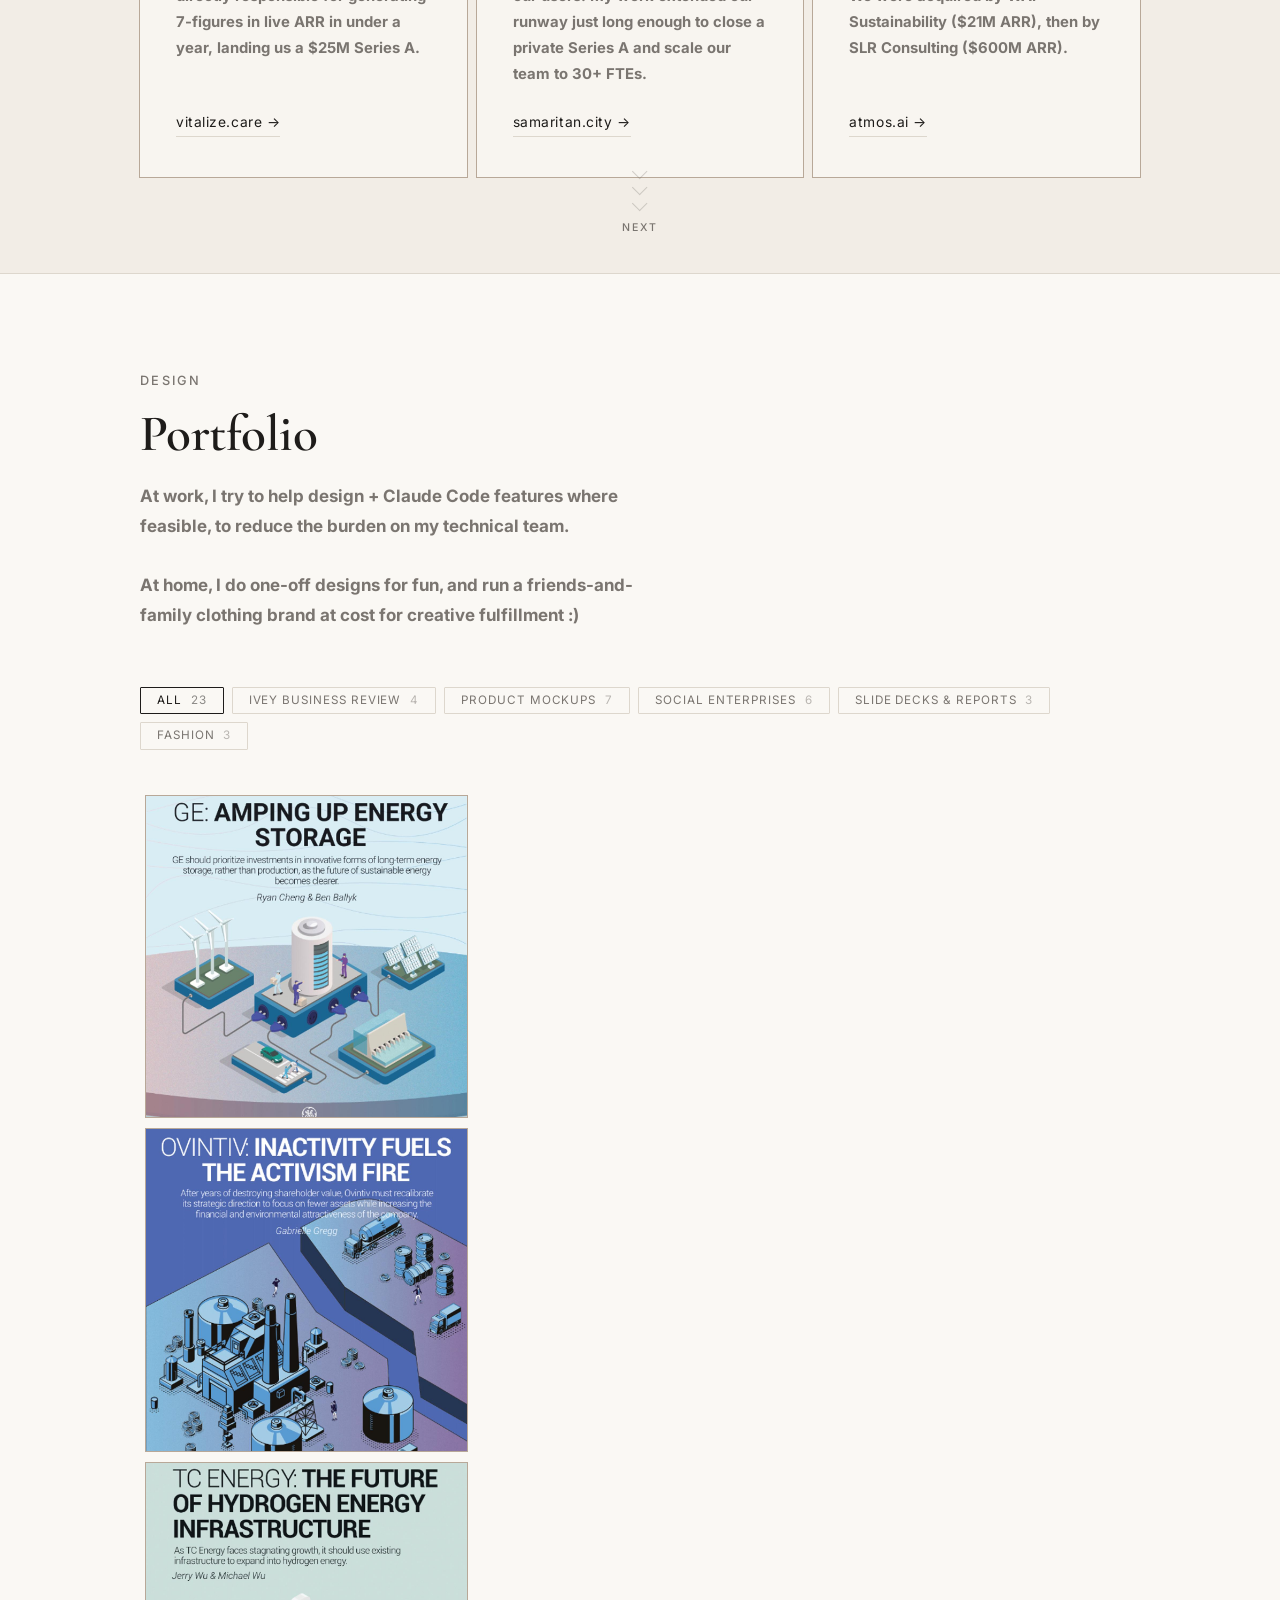
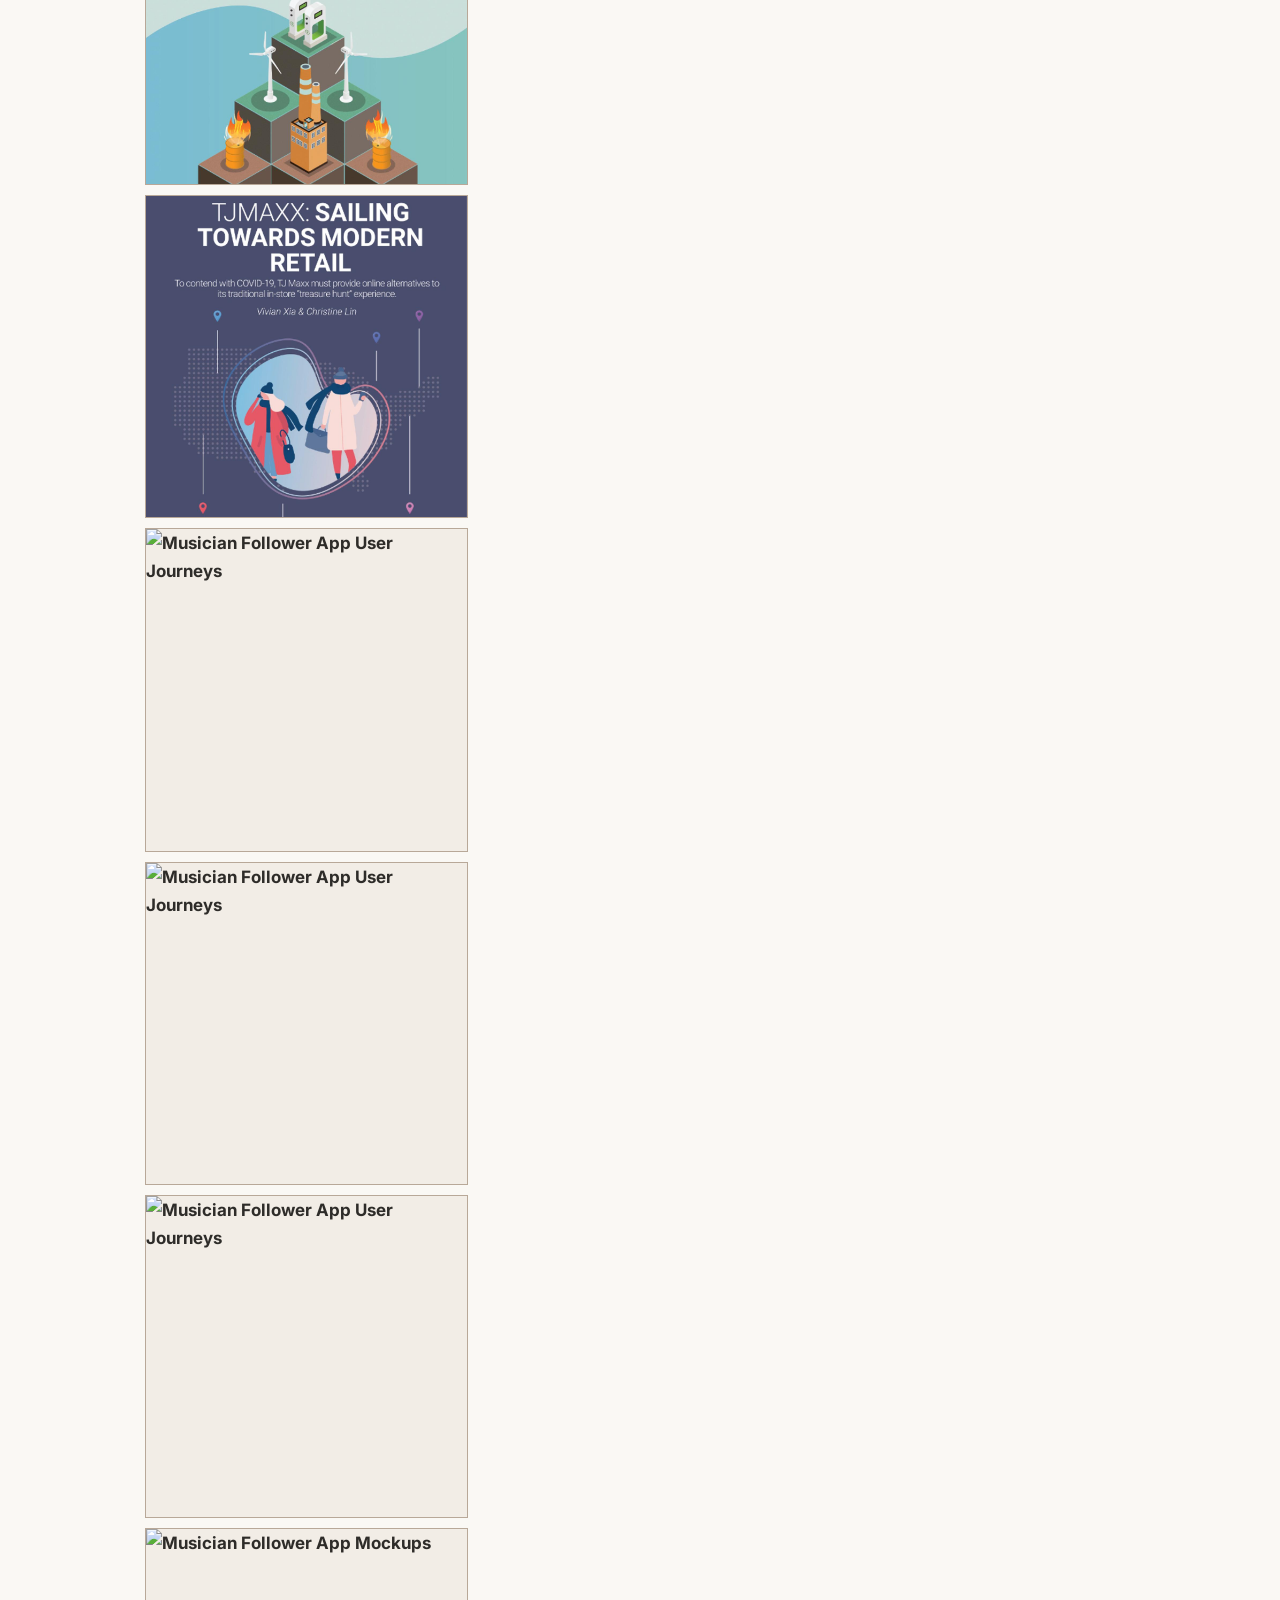
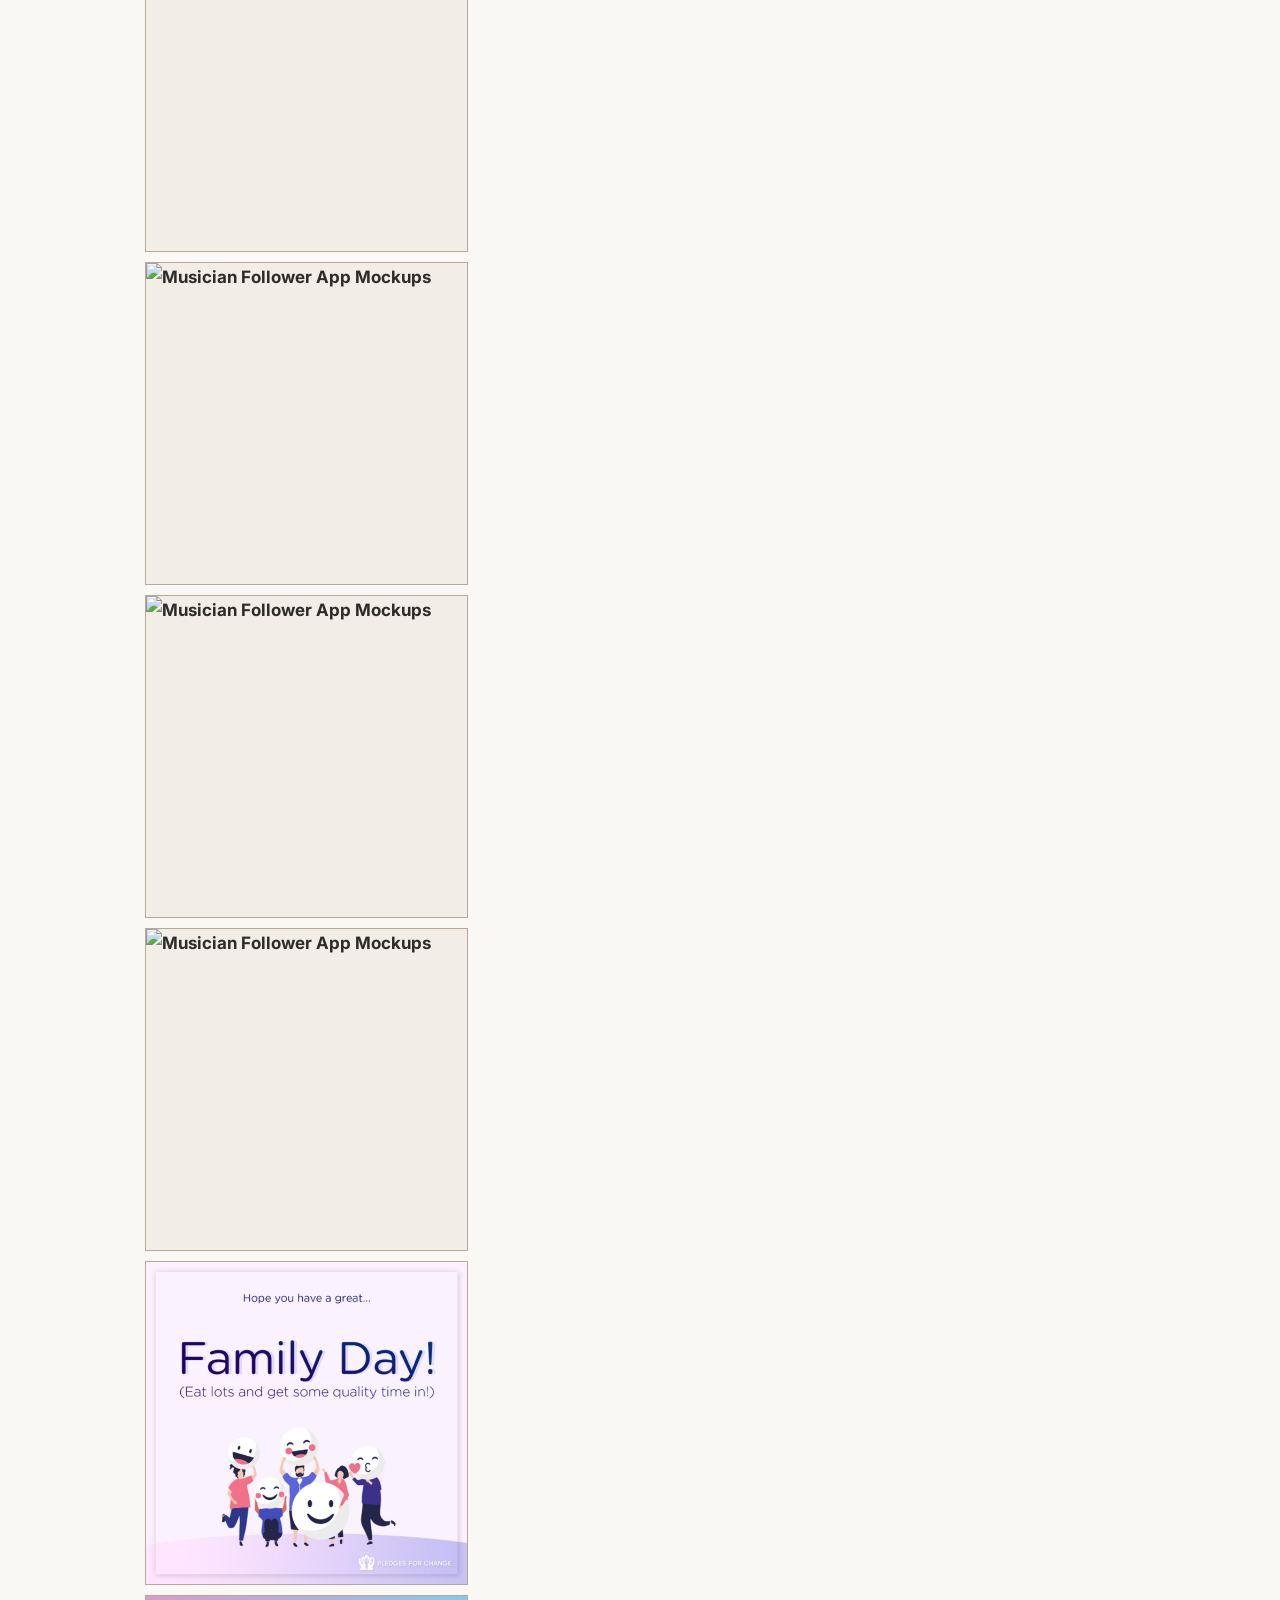
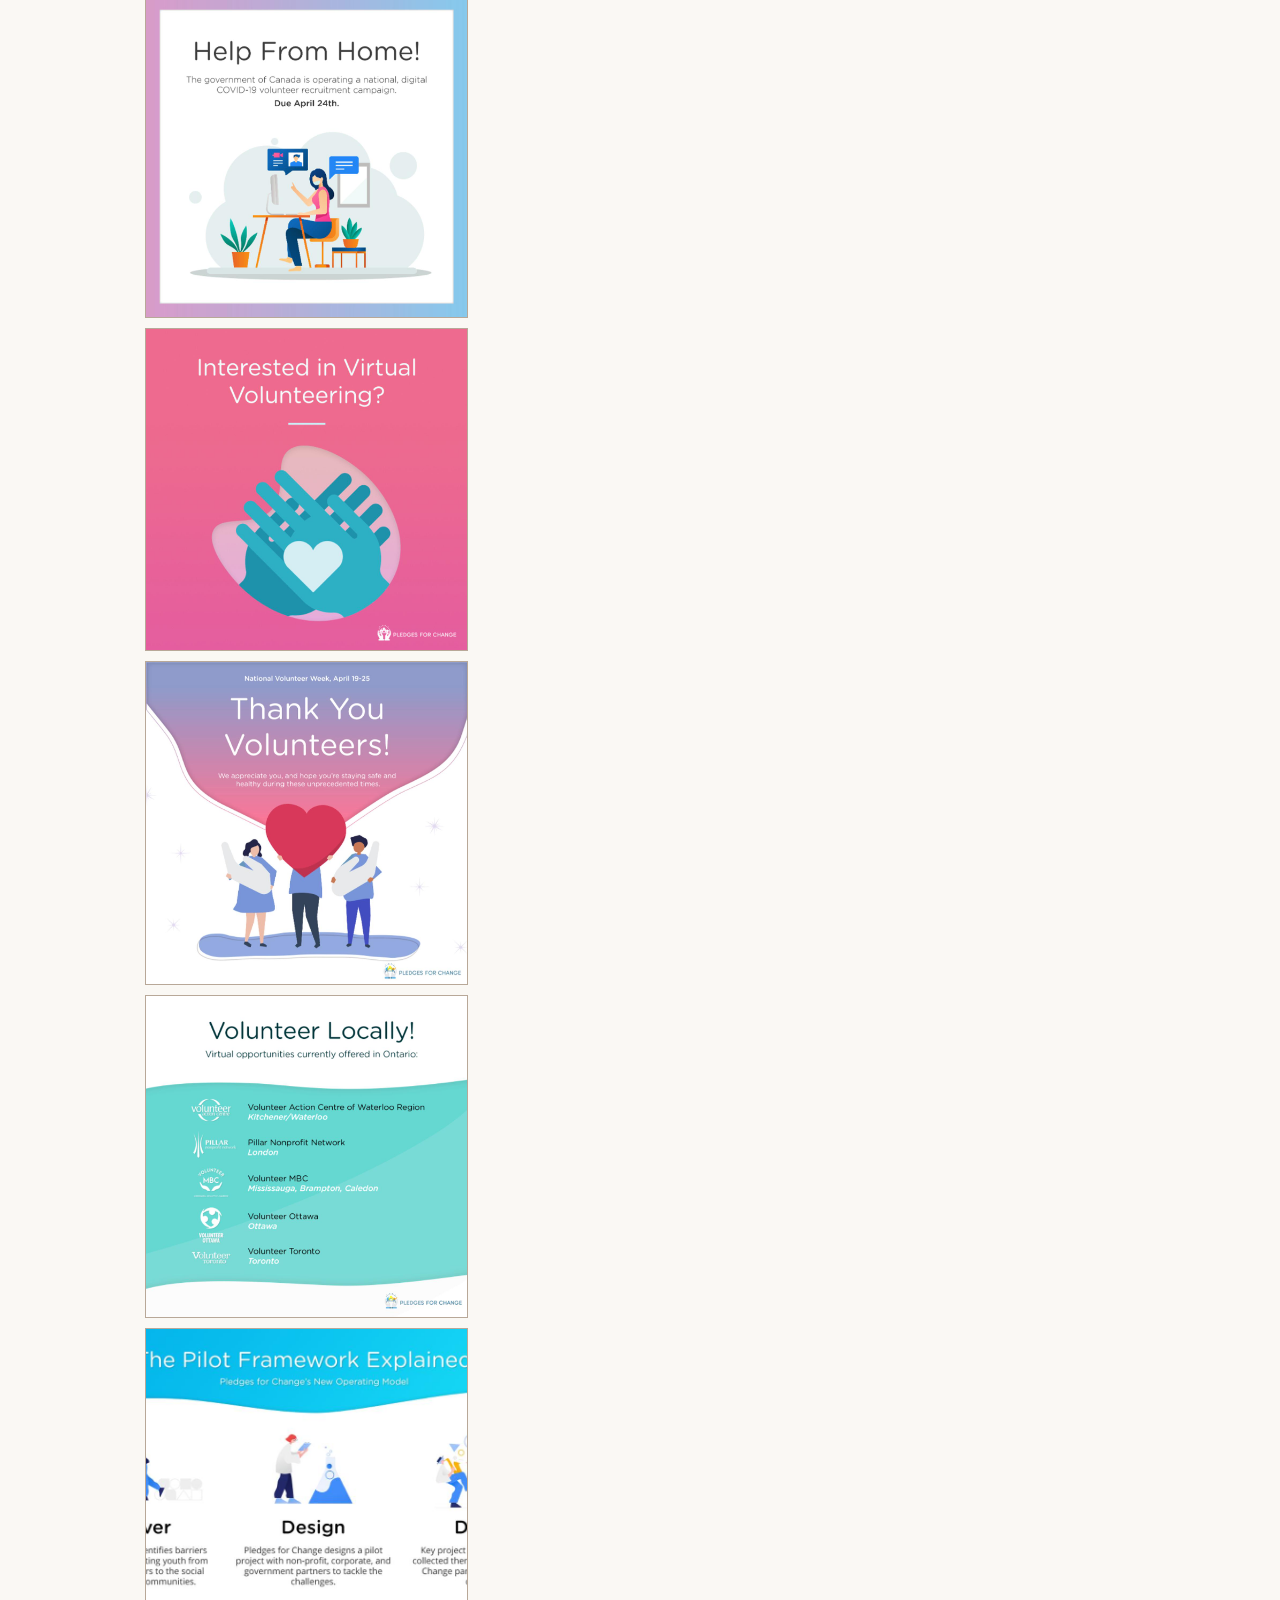
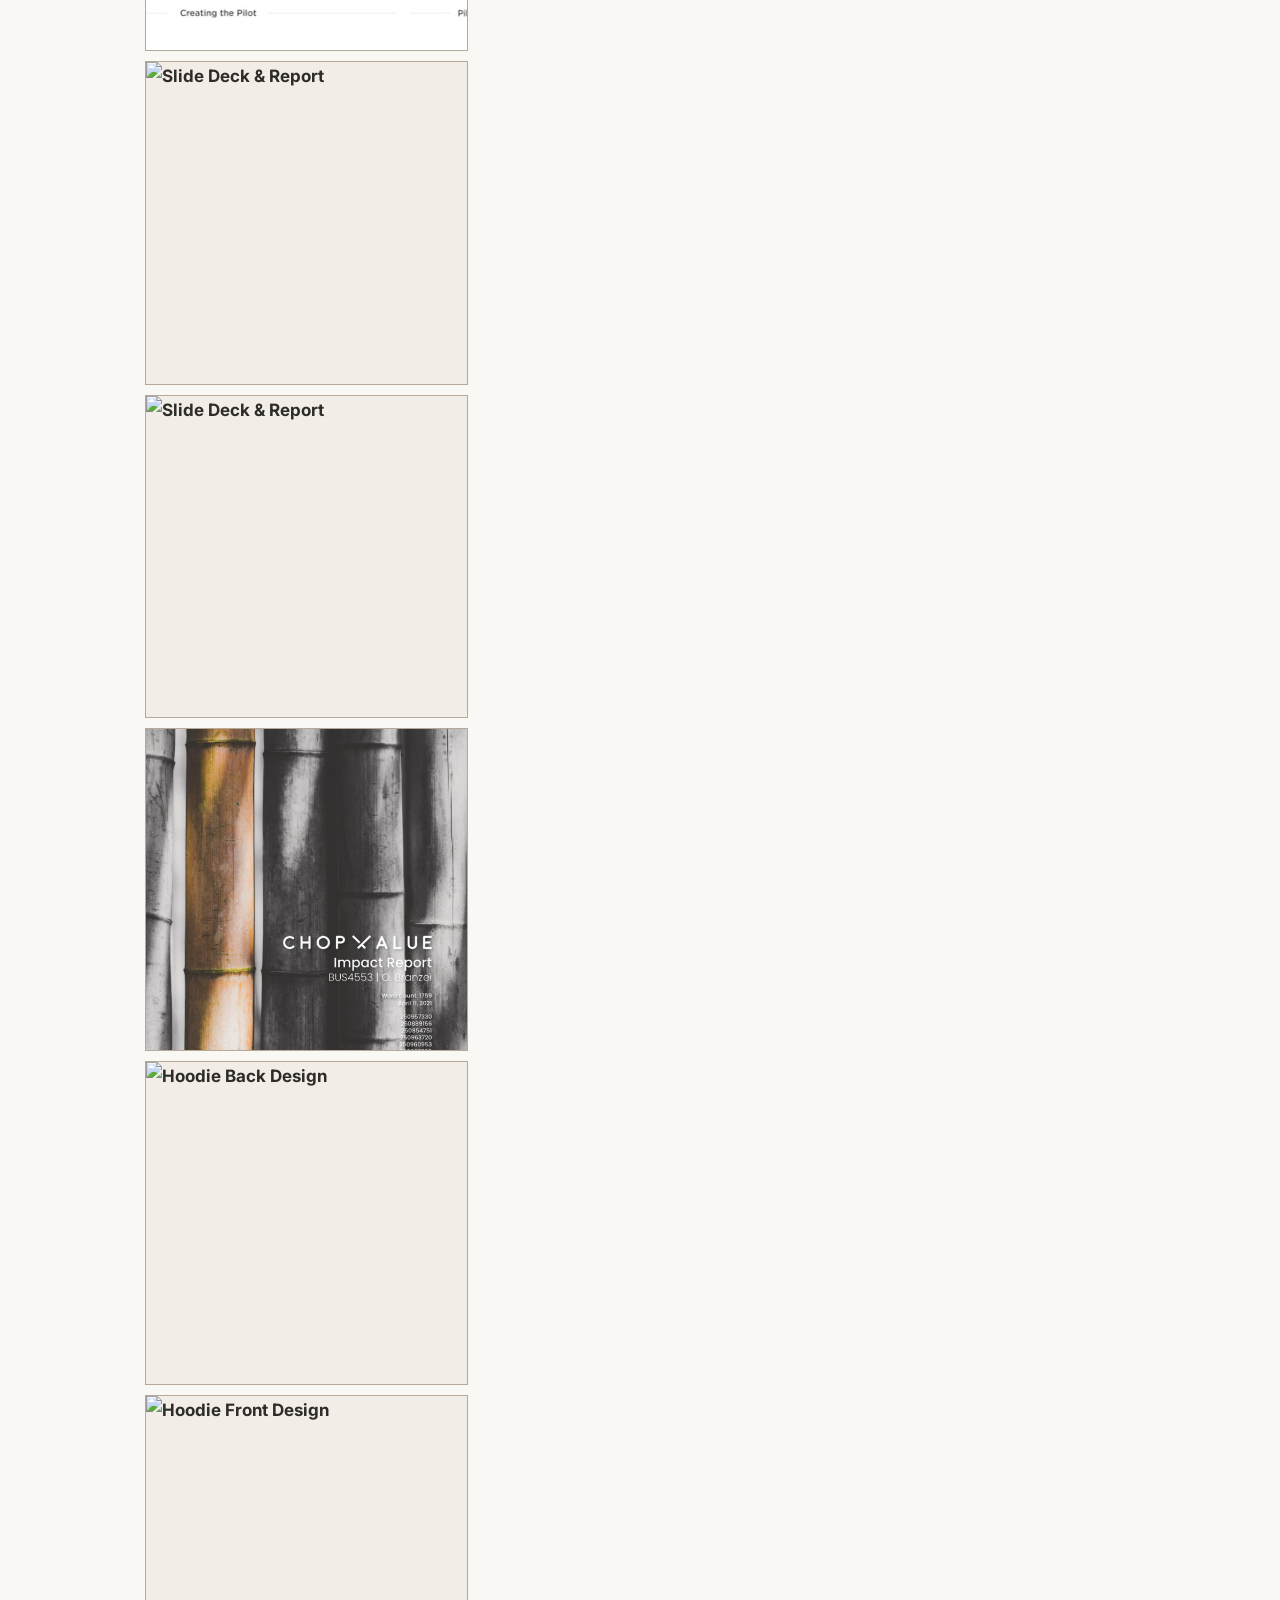
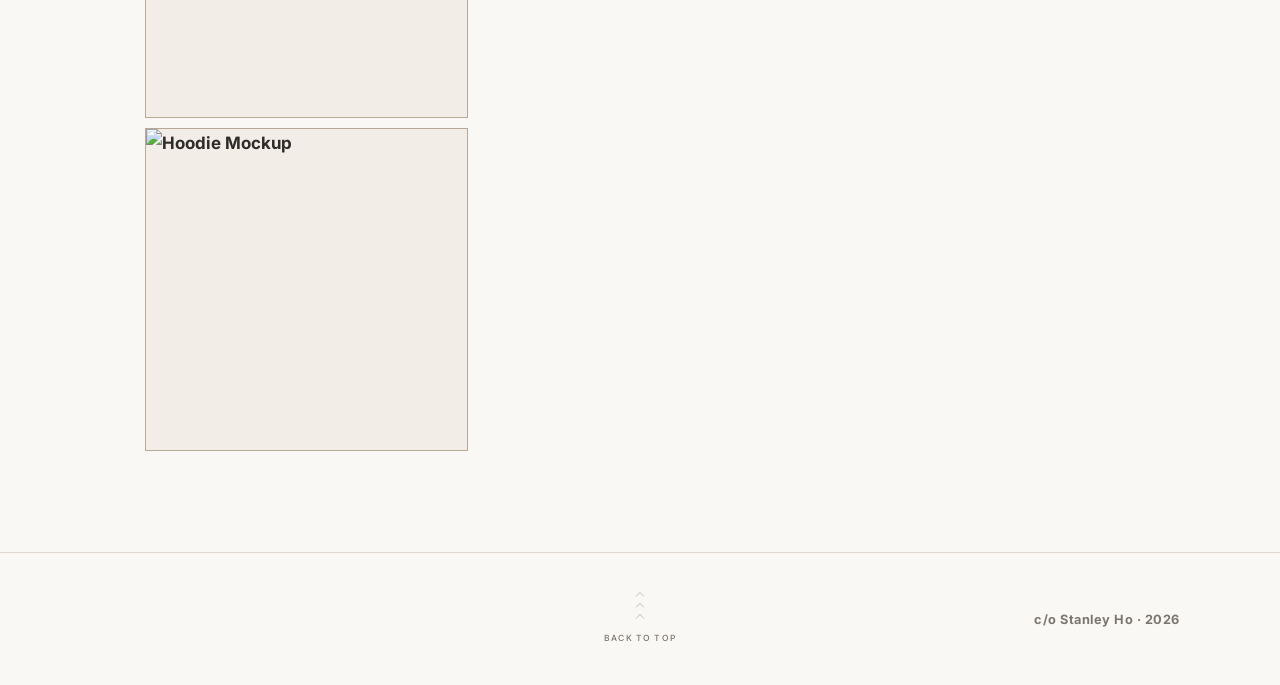
==== commit 44757372: "Update hero bio in index.html Updated bio to reflect current role and projects." ====
--- a/index.html
+++ b/index.html
@@ -74,7 +74,7 @@
       <p class="hero-eyebrow">Hi there! I'm</p>
       <h1 class="hero-name">Stanley Ho</h1>
       <p class="hero-bio">
-        Currently <a href="https://vitalize.care" target="_blank" rel="noopener"><strong>Founding Ops at Vitalize</strong></a>; writing at <a href="https://yourfriendstan.substack.com/" target="_blank" rel="noopener"><strong>Your Friend Stan</strong></a>.
+        Currently <strong>Founding Product in Stealth</strong></a>; writing at <a href="https://yourfriendstan.substack.com/" target="_blank" rel="noopener"><strong>Your Friend Stan</strong></a>, building <a href="https://misu.care/" target="_blank" rel="noopener"><strong>Misu.
         <br><br> I care about climate, social good, and building things that help people.
       </p>
       <div class="hero-links">
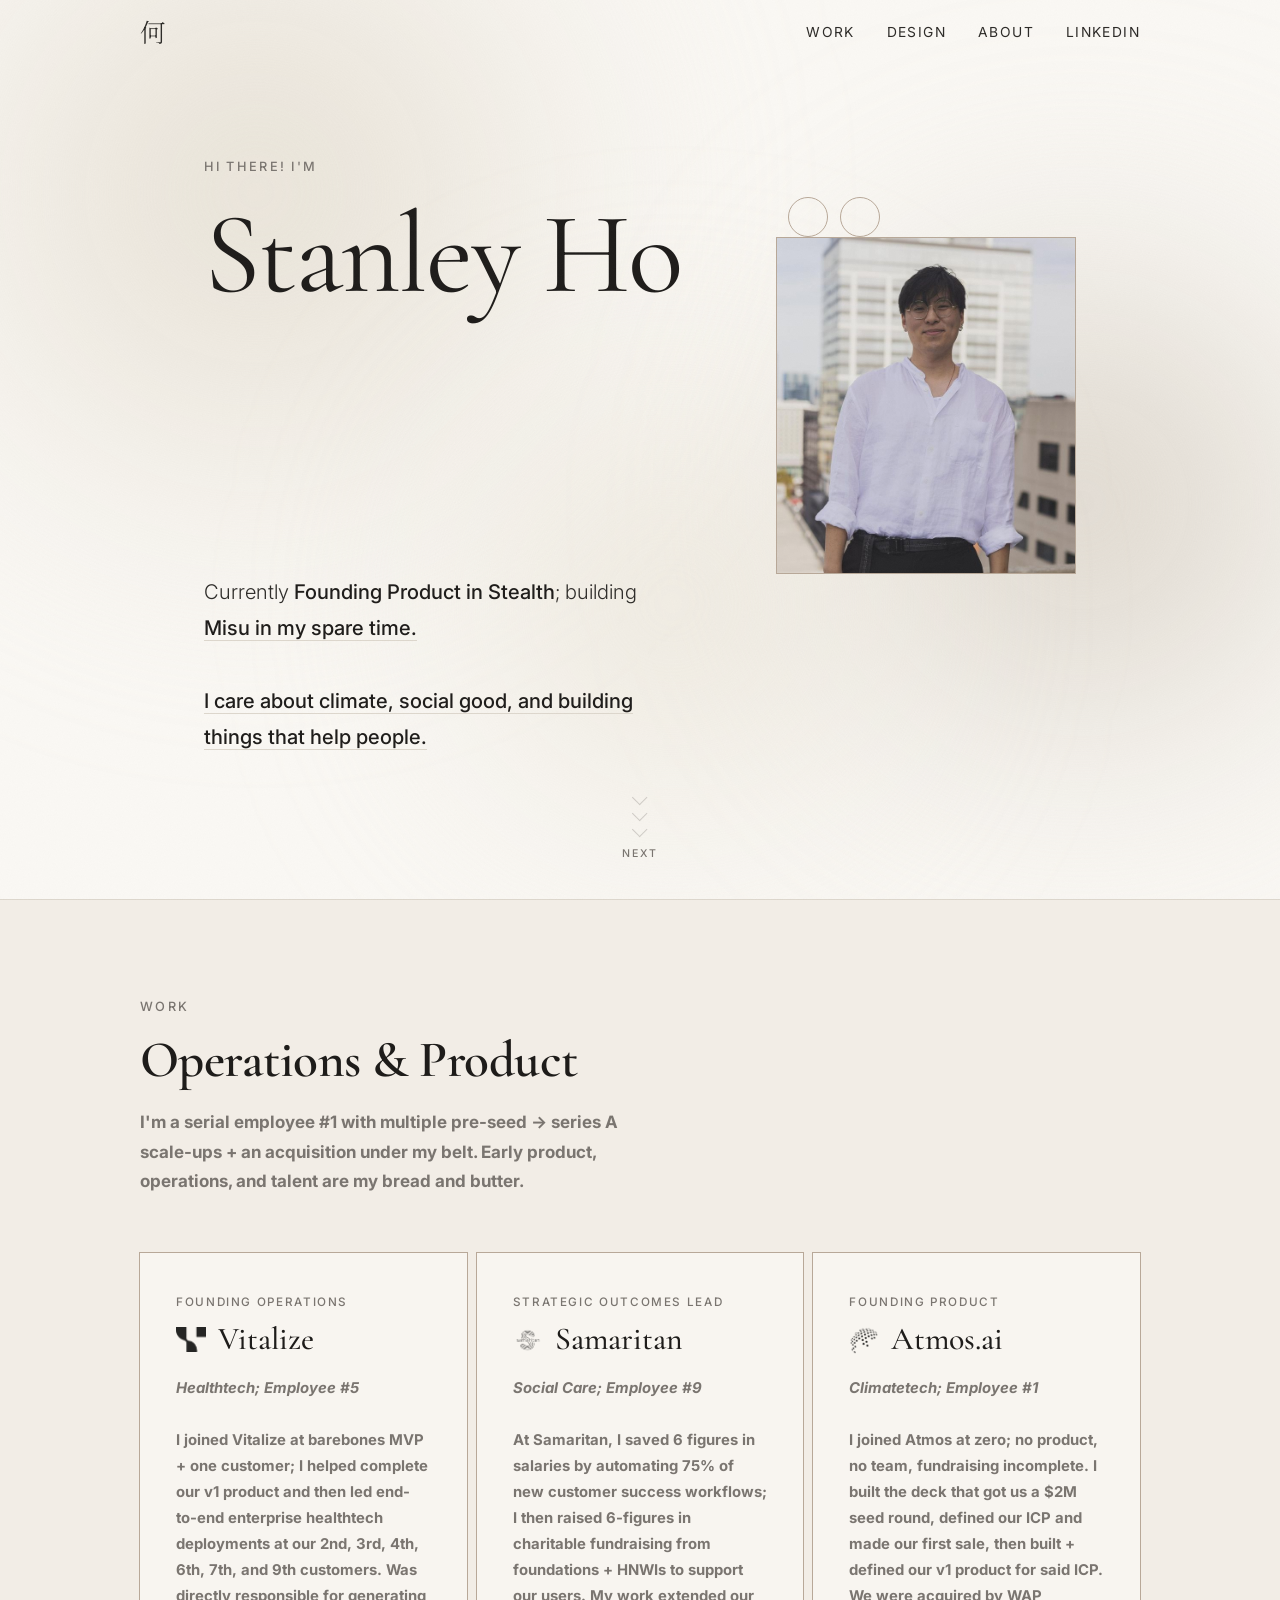
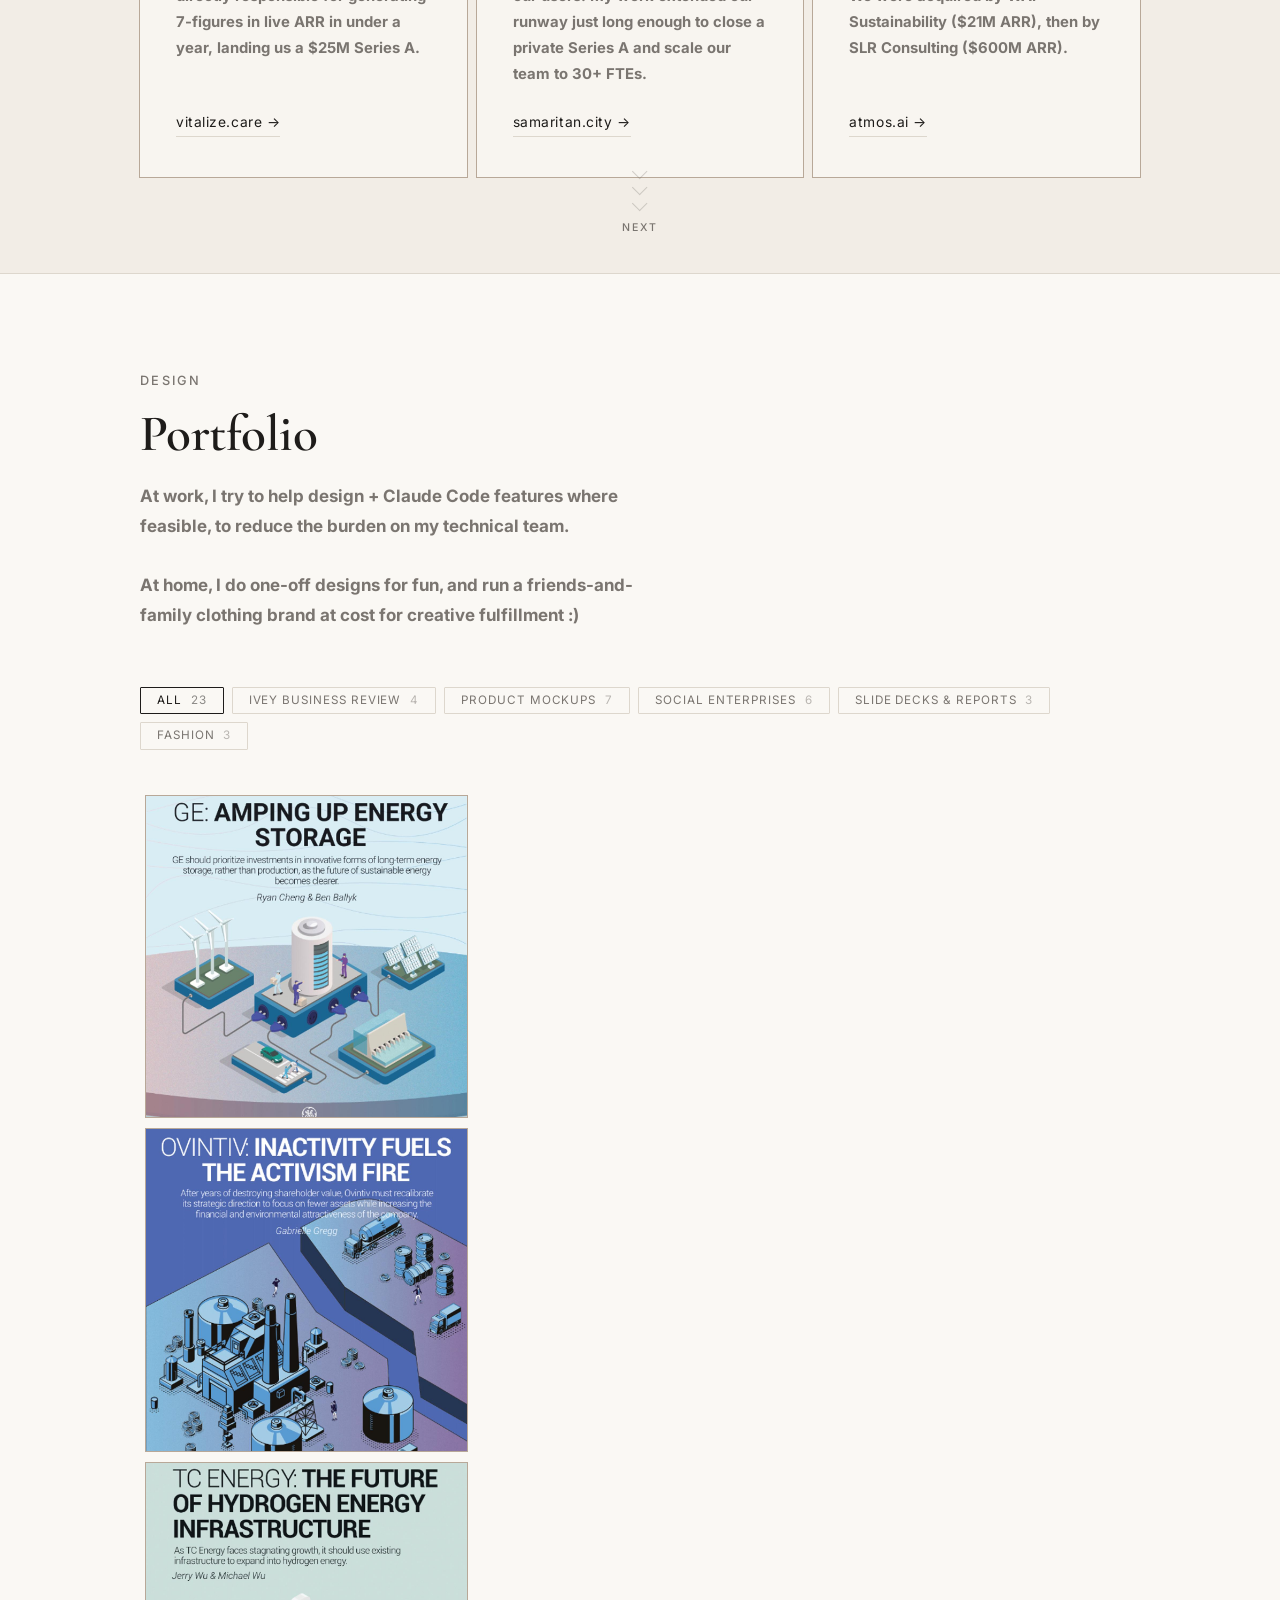
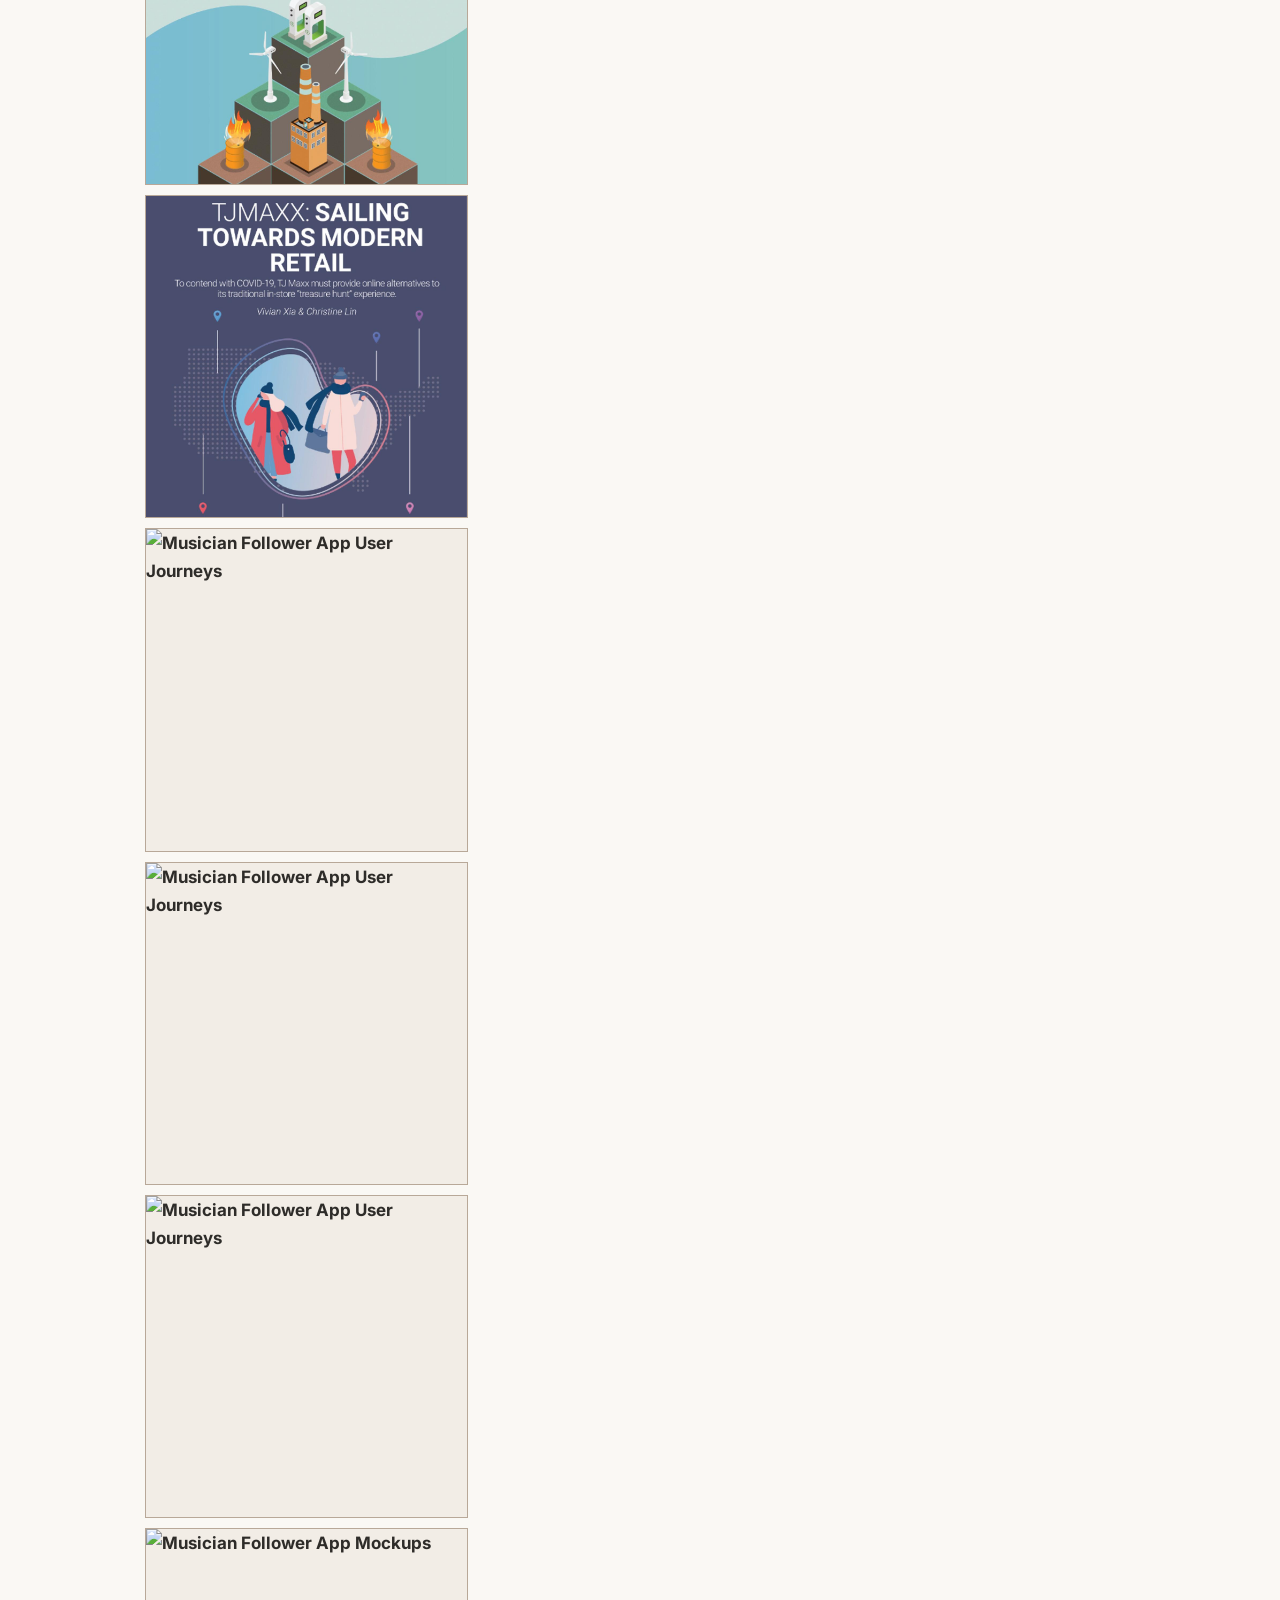
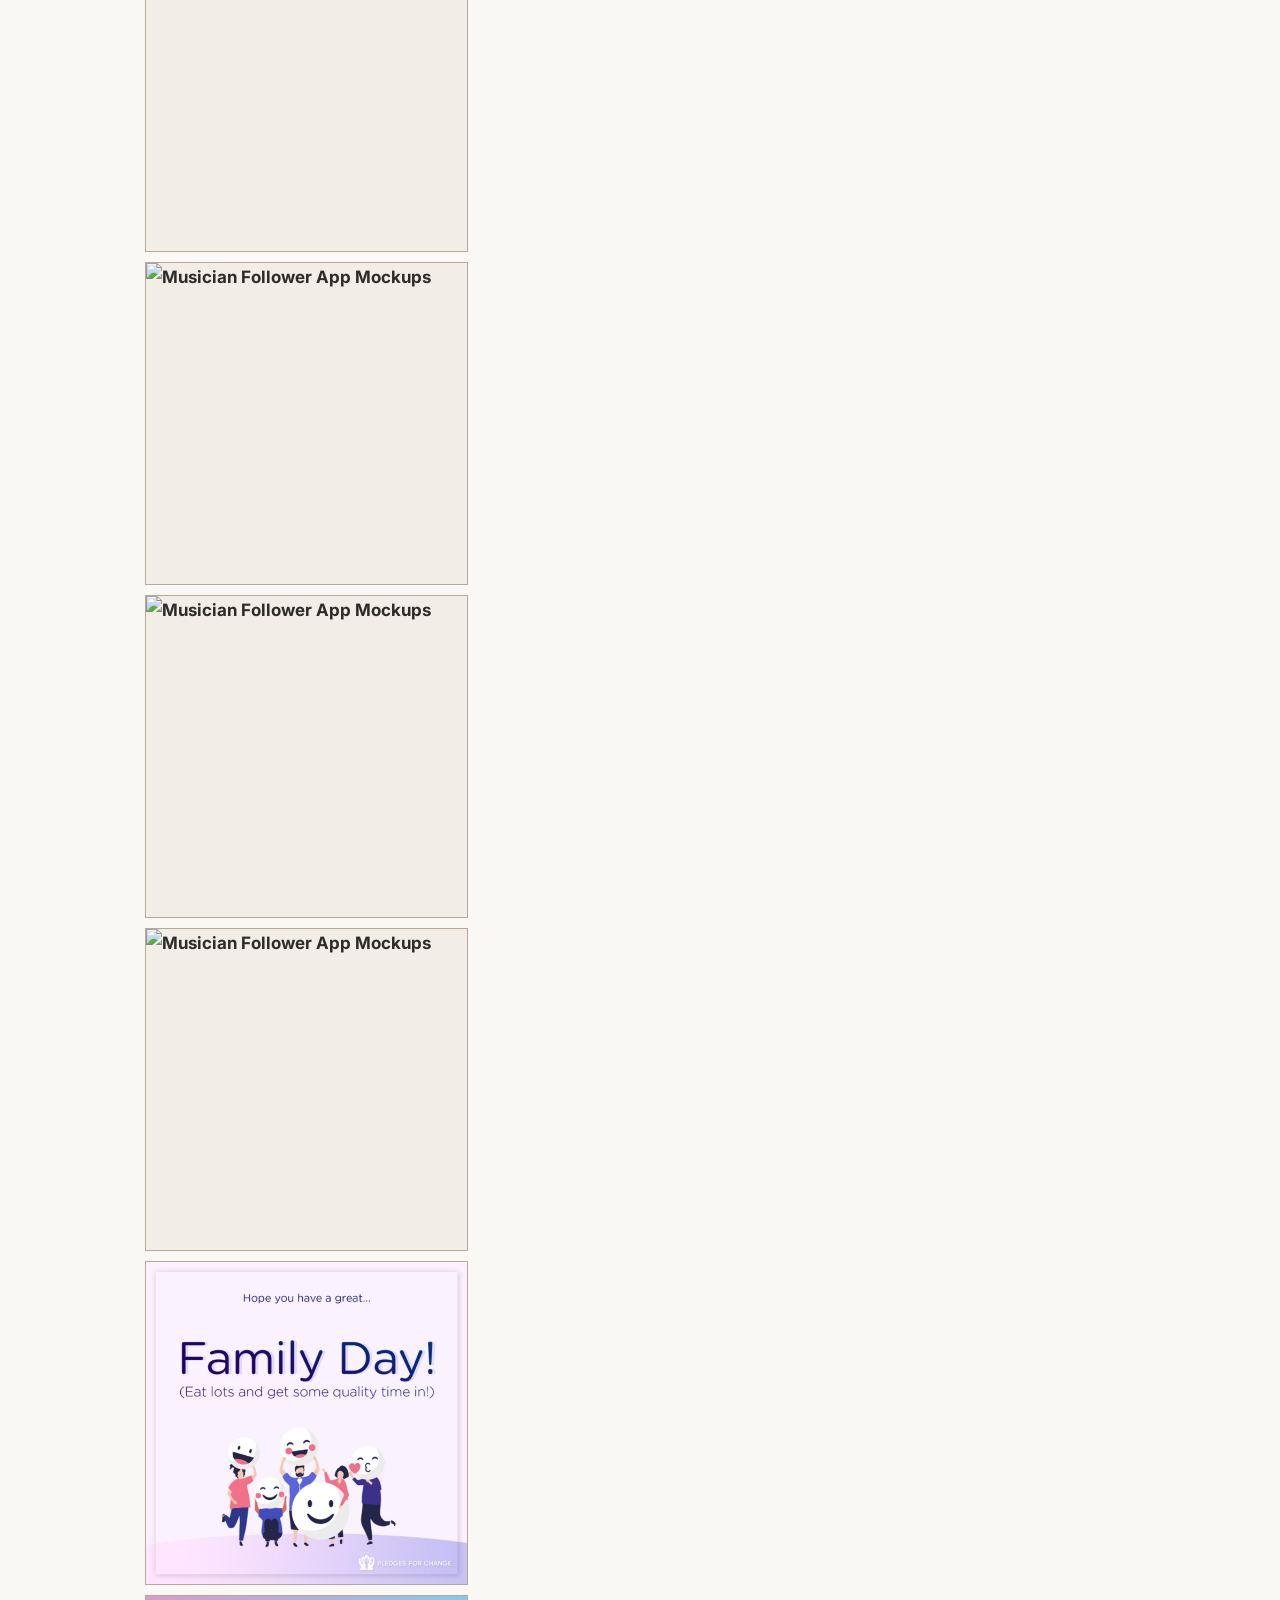
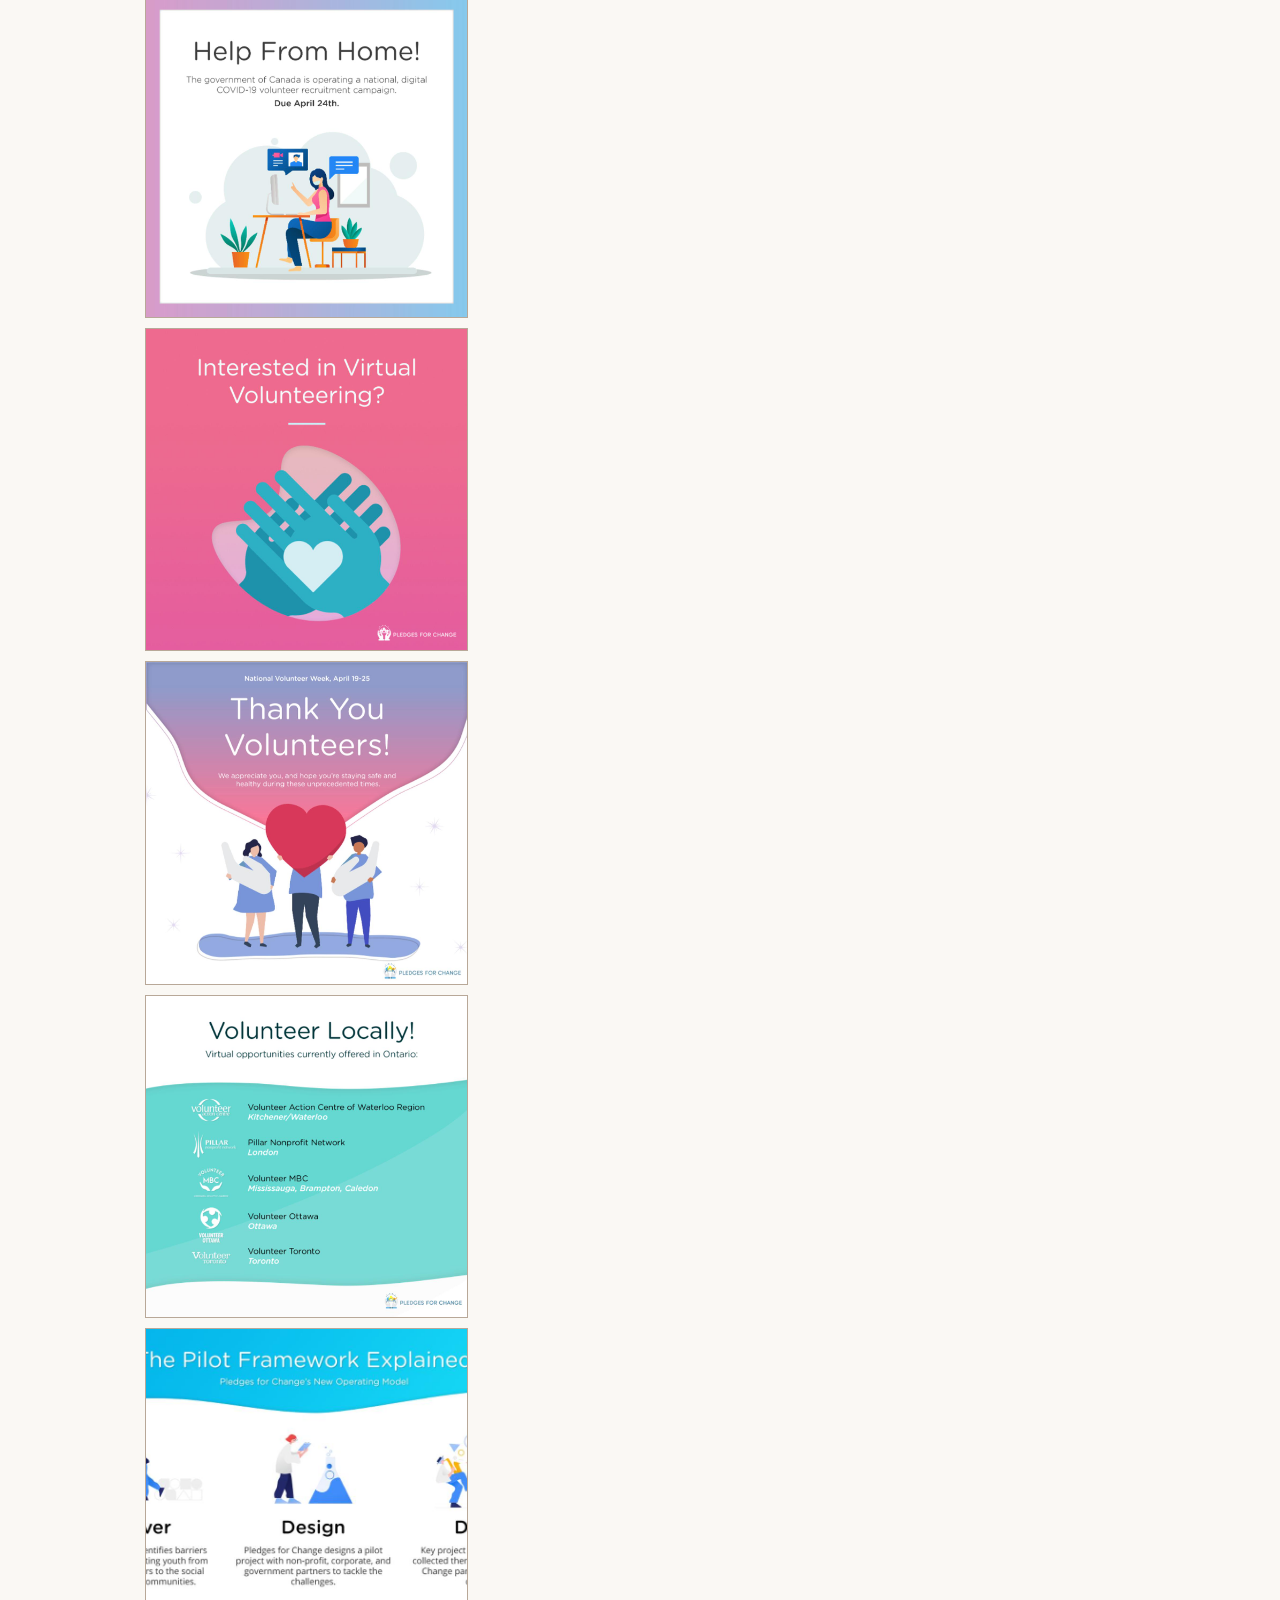
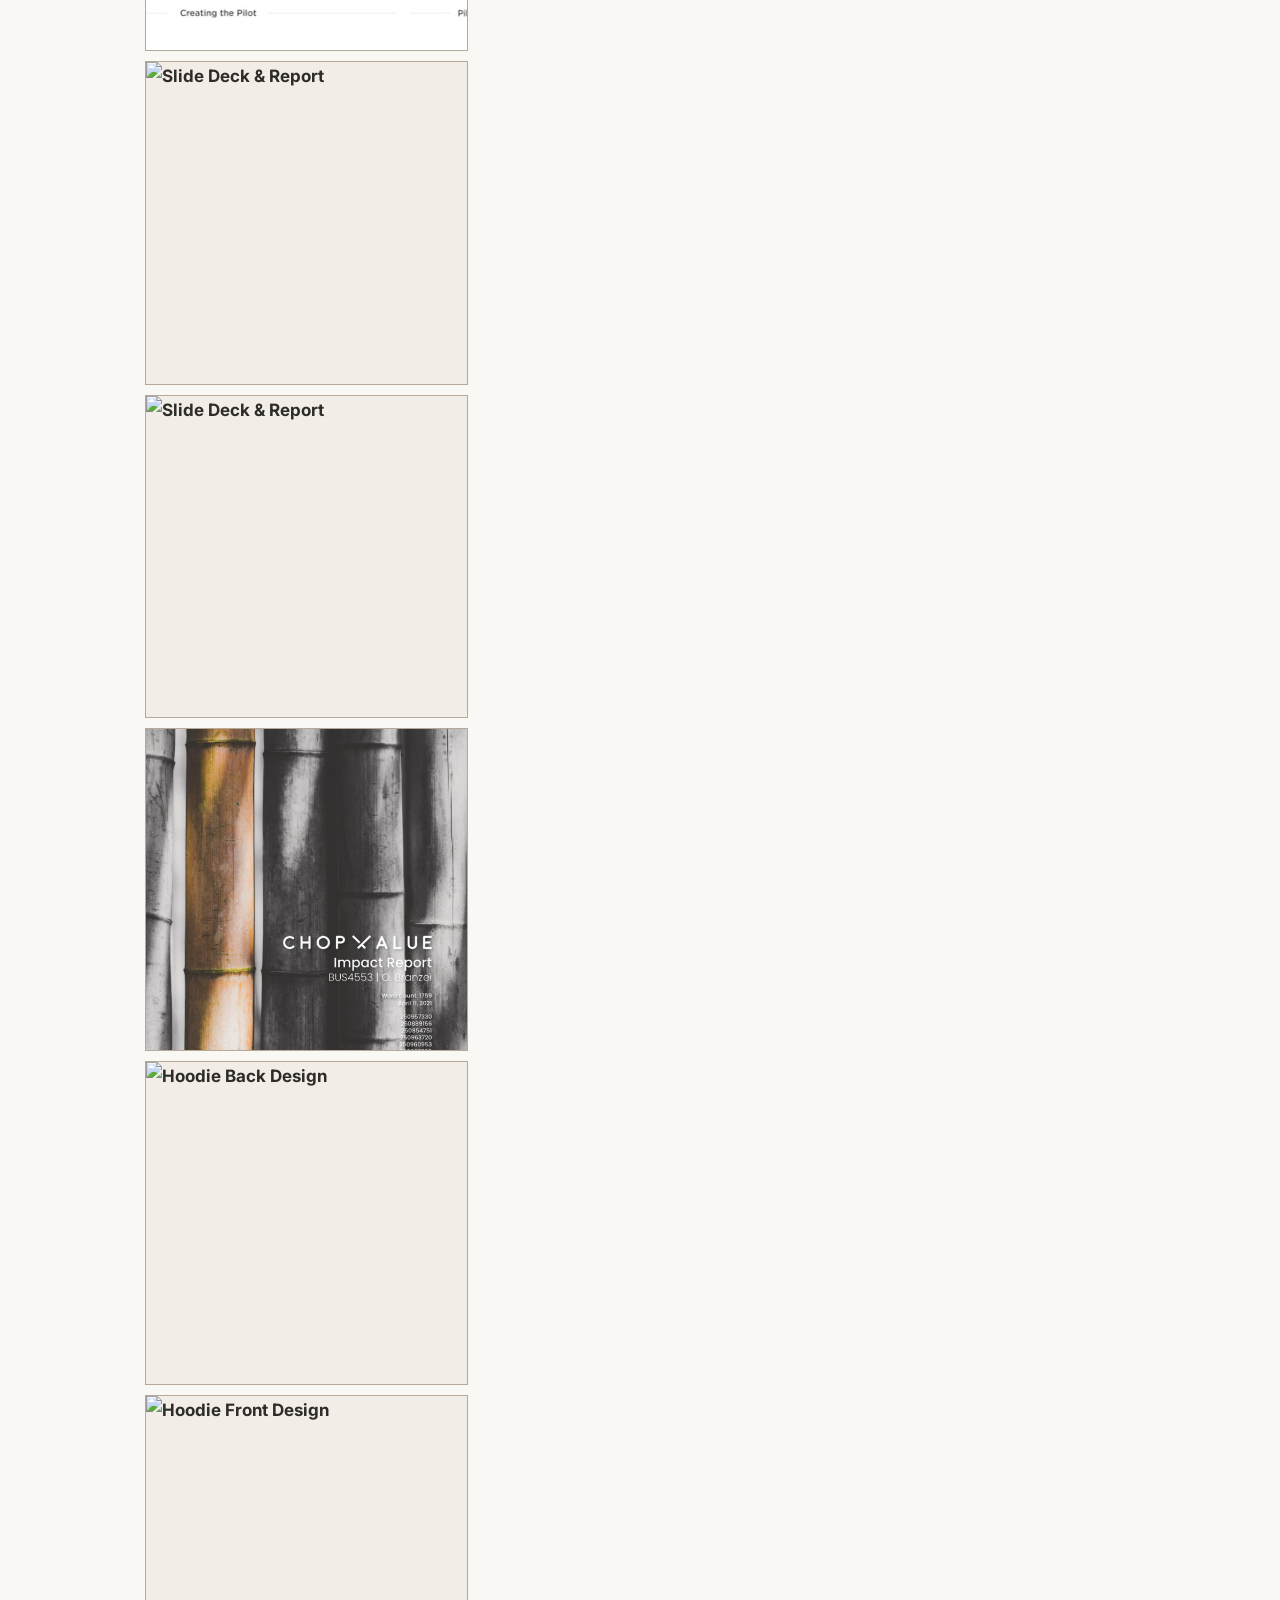
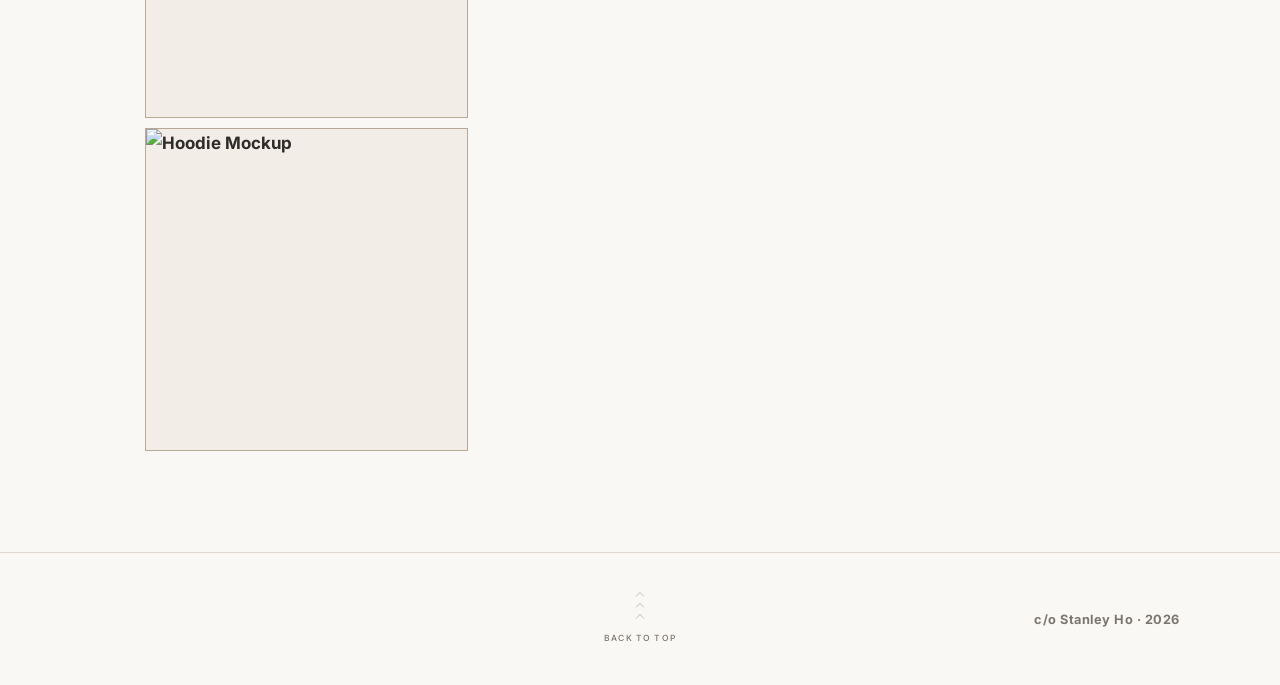
==== commit b0de1c7e: "Revise hero bio in index.html Updated bio to clarify current projects and interests." ====
--- a/index.html
+++ b/index.html
@@ -74,7 +74,7 @@
       <p class="hero-eyebrow">Hi there! I'm</p>
       <h1 class="hero-name">Stanley Ho</h1>
       <p class="hero-bio">
-        Currently <strong>Founding Product in Stealth</strong></a>; writing at <a href="https://yourfriendstan.substack.com/" target="_blank" rel="noopener"><strong>Your Friend Stan</strong></a>, building <a href="https://misu.care/" target="_blank" rel="noopener"><strong>Misu.
+        Currently <strong>Founding Product in Stealth</strong></a>; building <a href="https://misu.care/" target="_blank" rel="noopener"><strong>Misu in my spare time.
         <br><br> I care about climate, social good, and building things that help people.
       </p>
       <div class="hero-links">
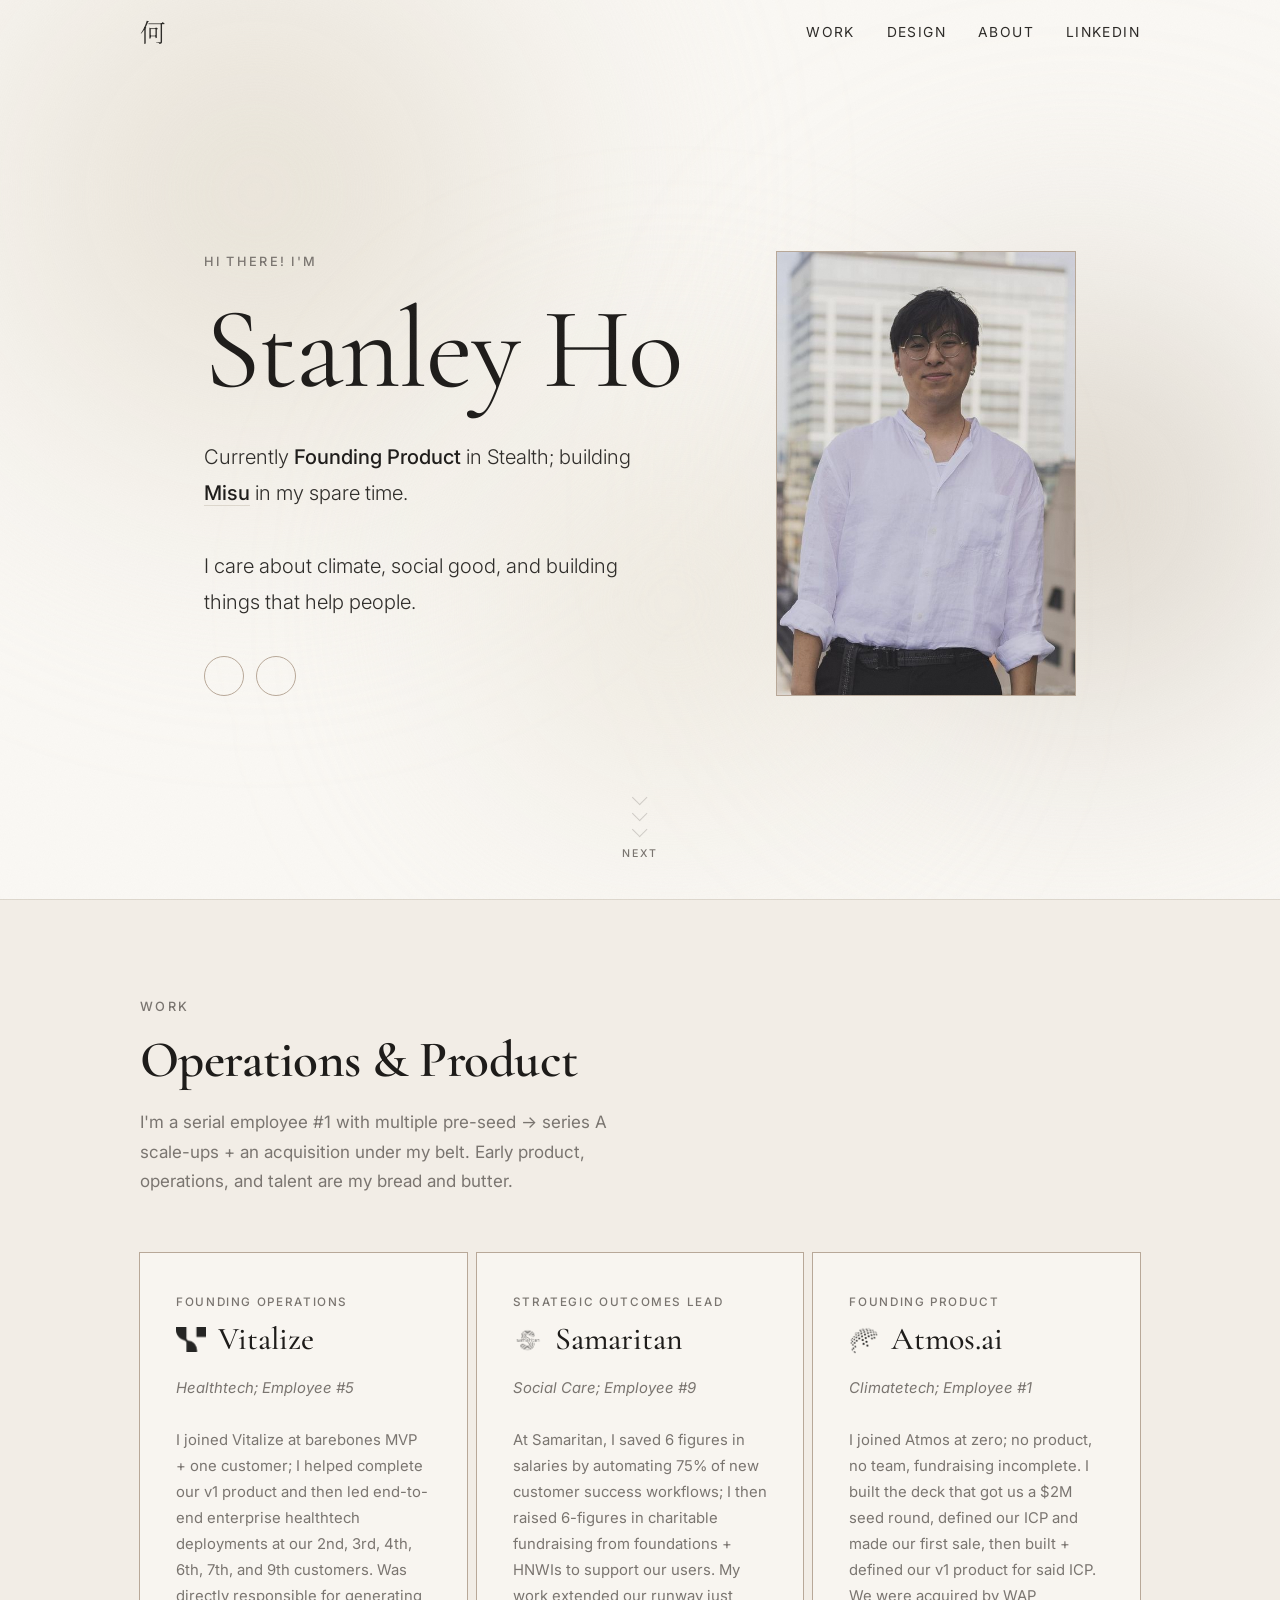
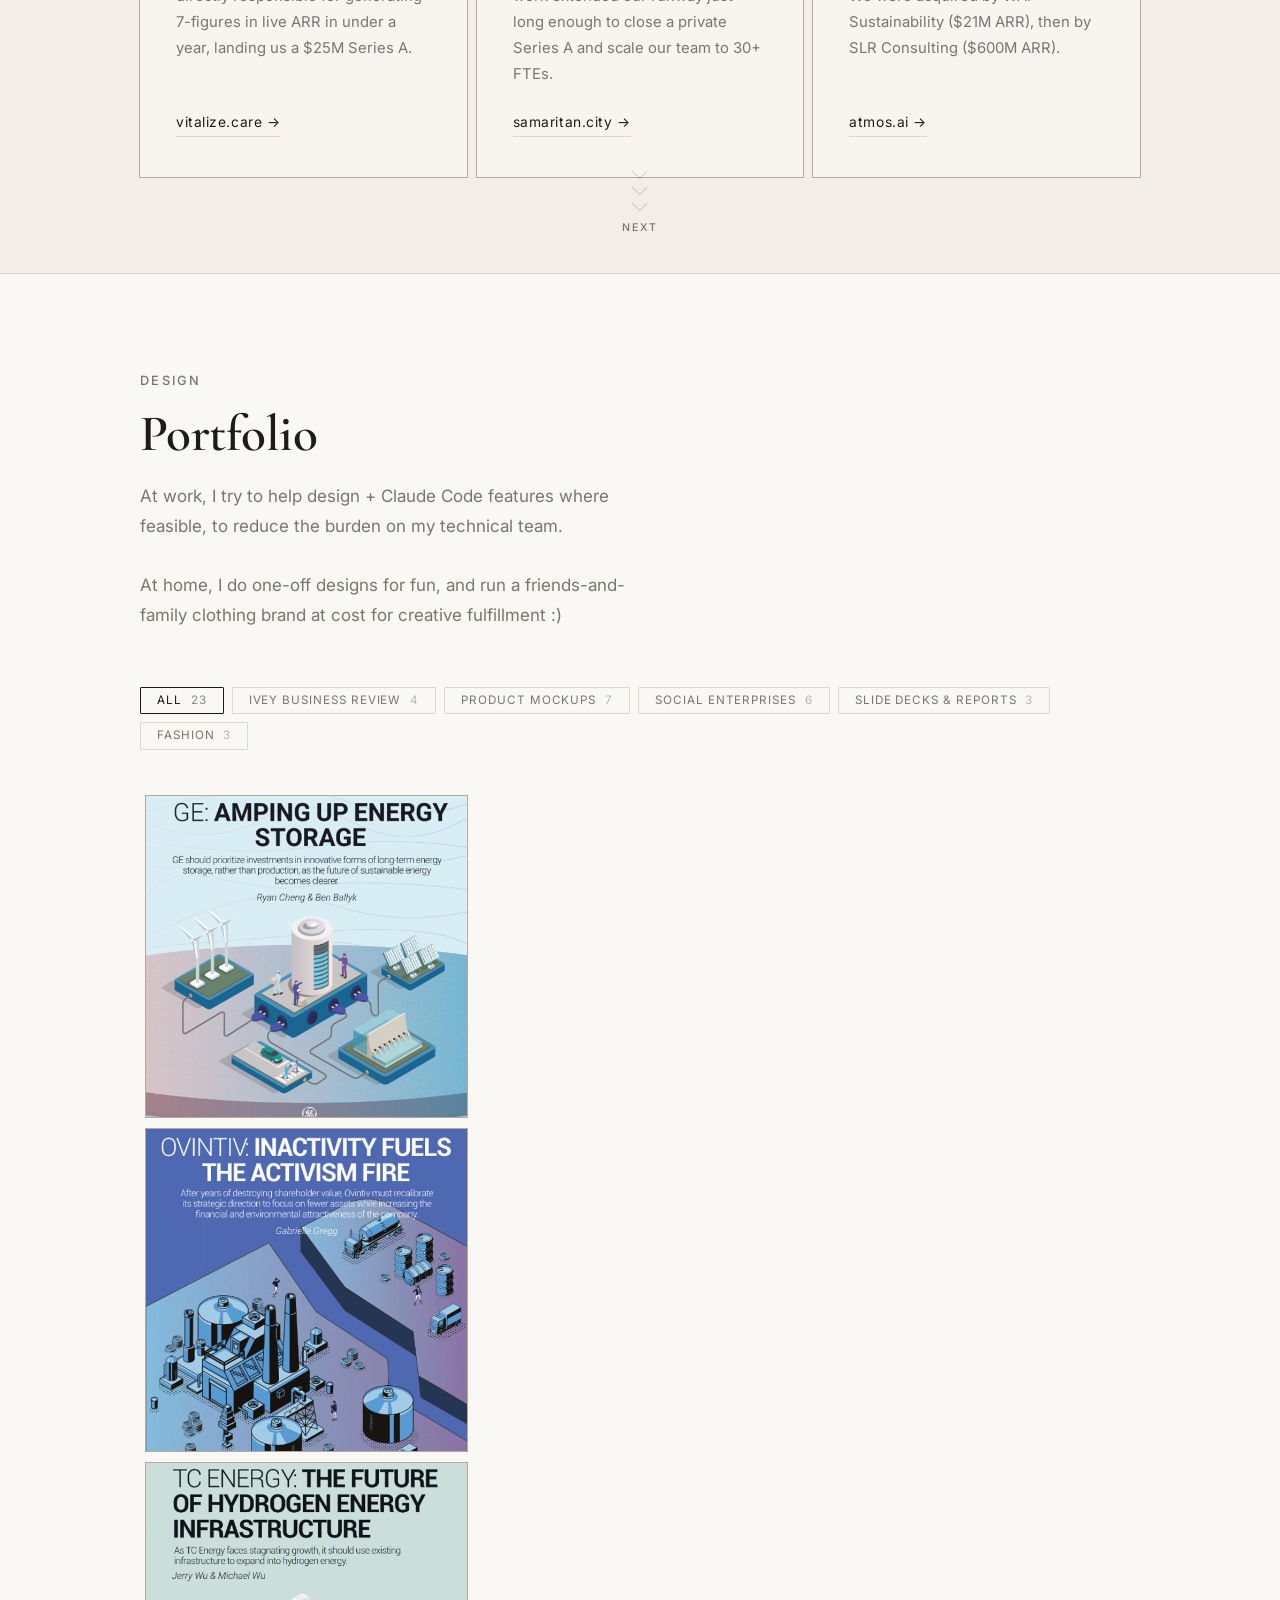
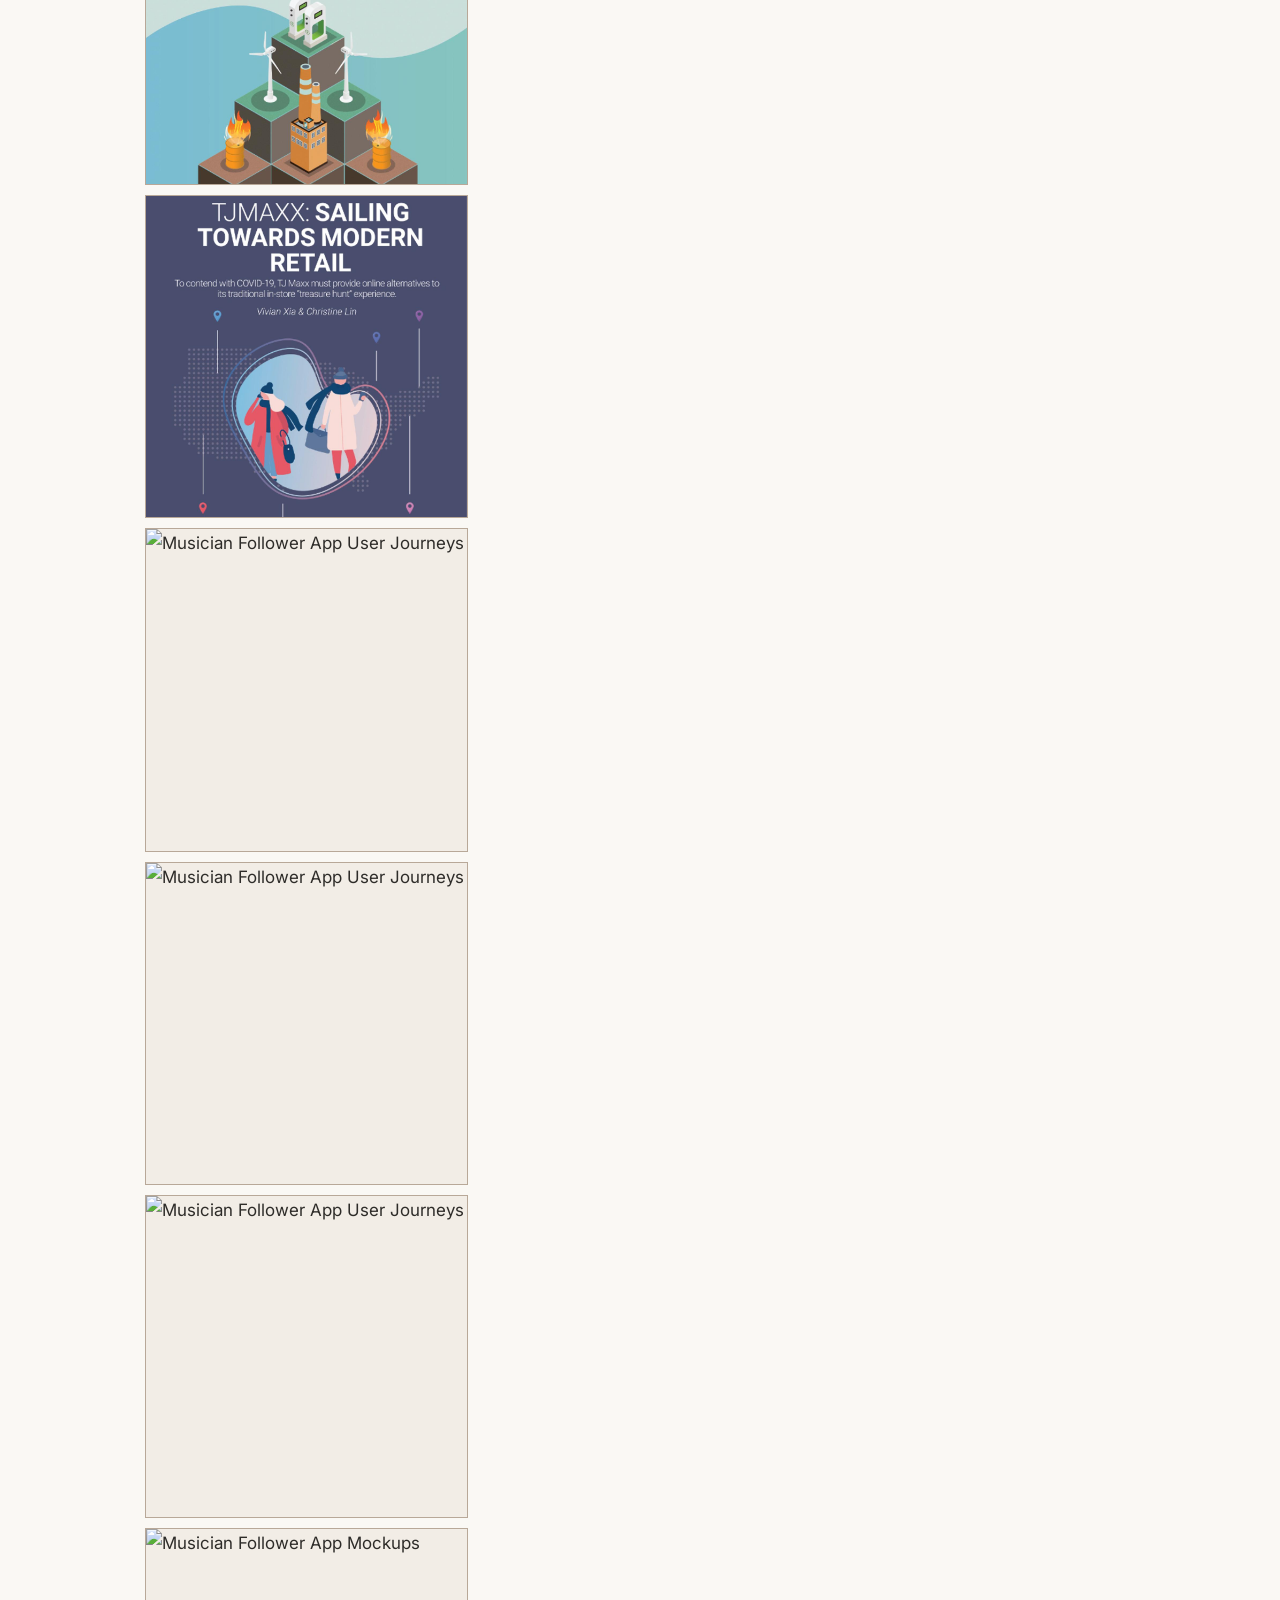
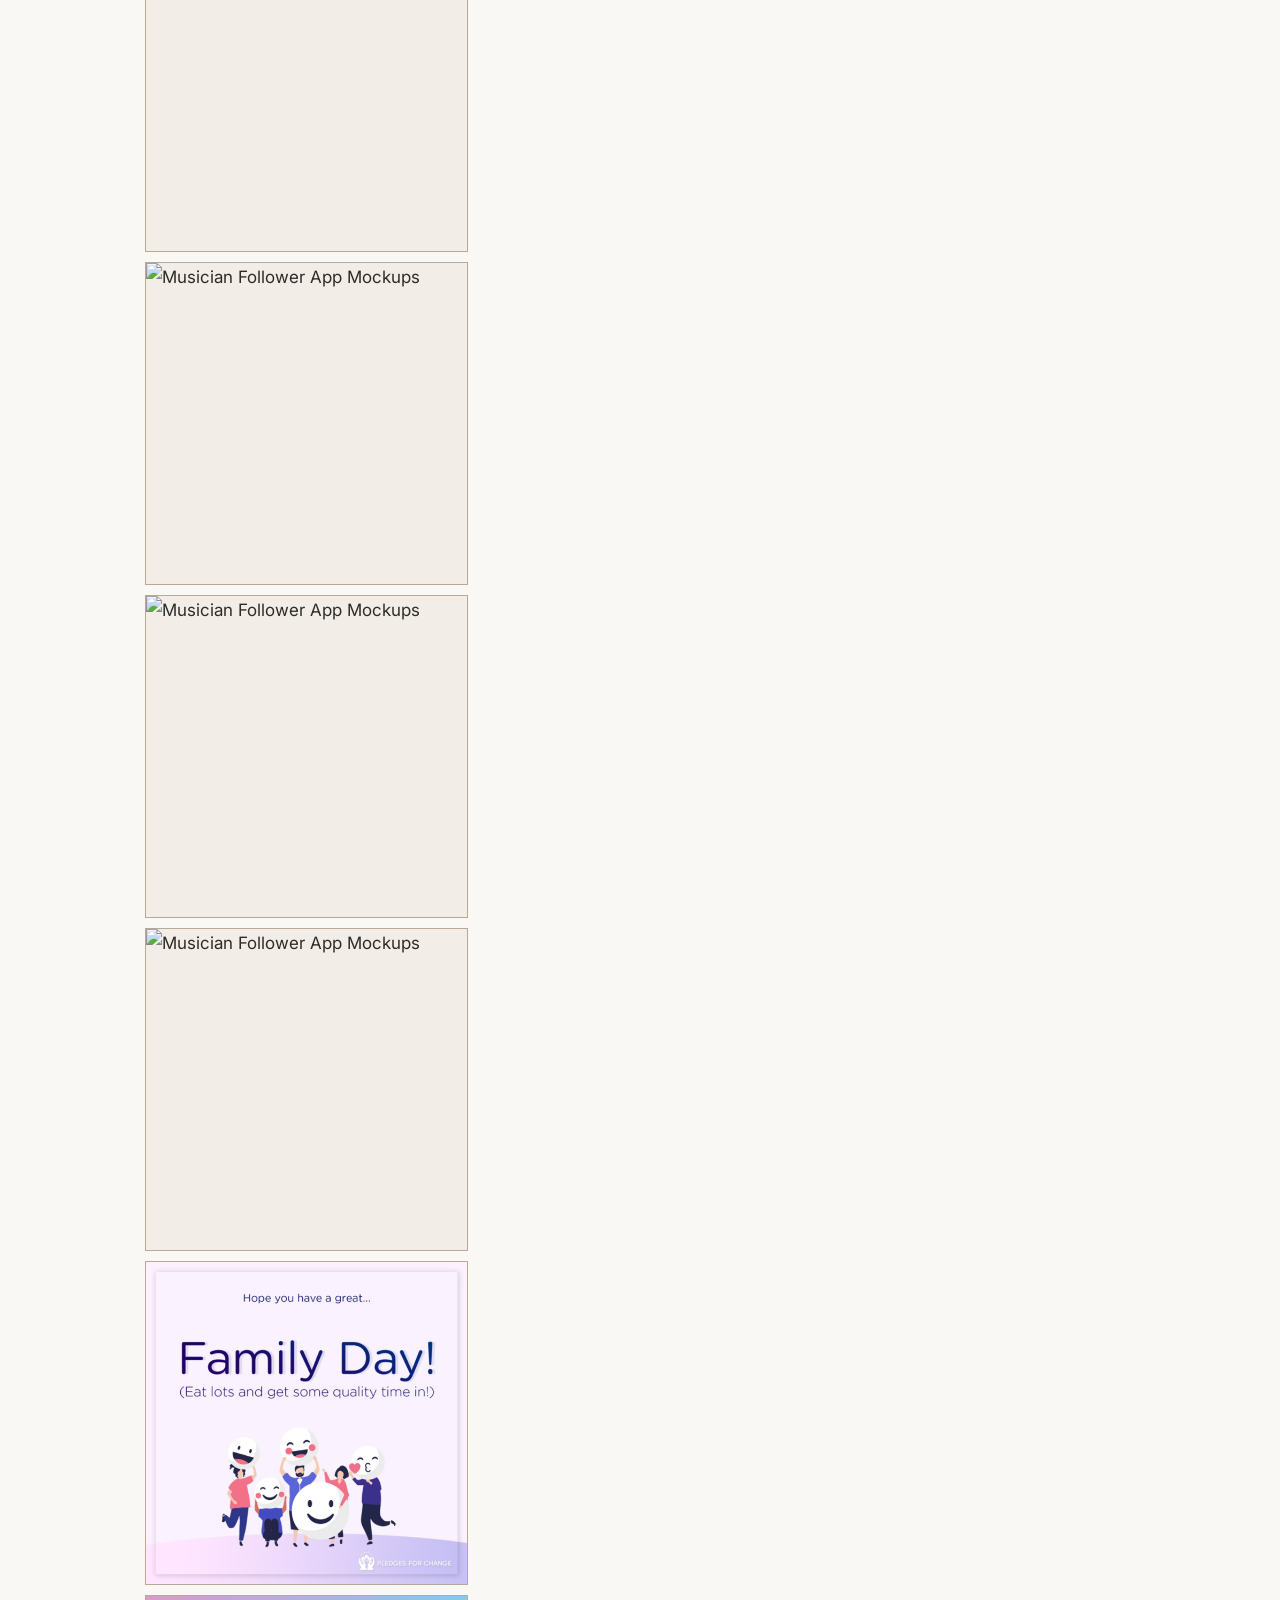
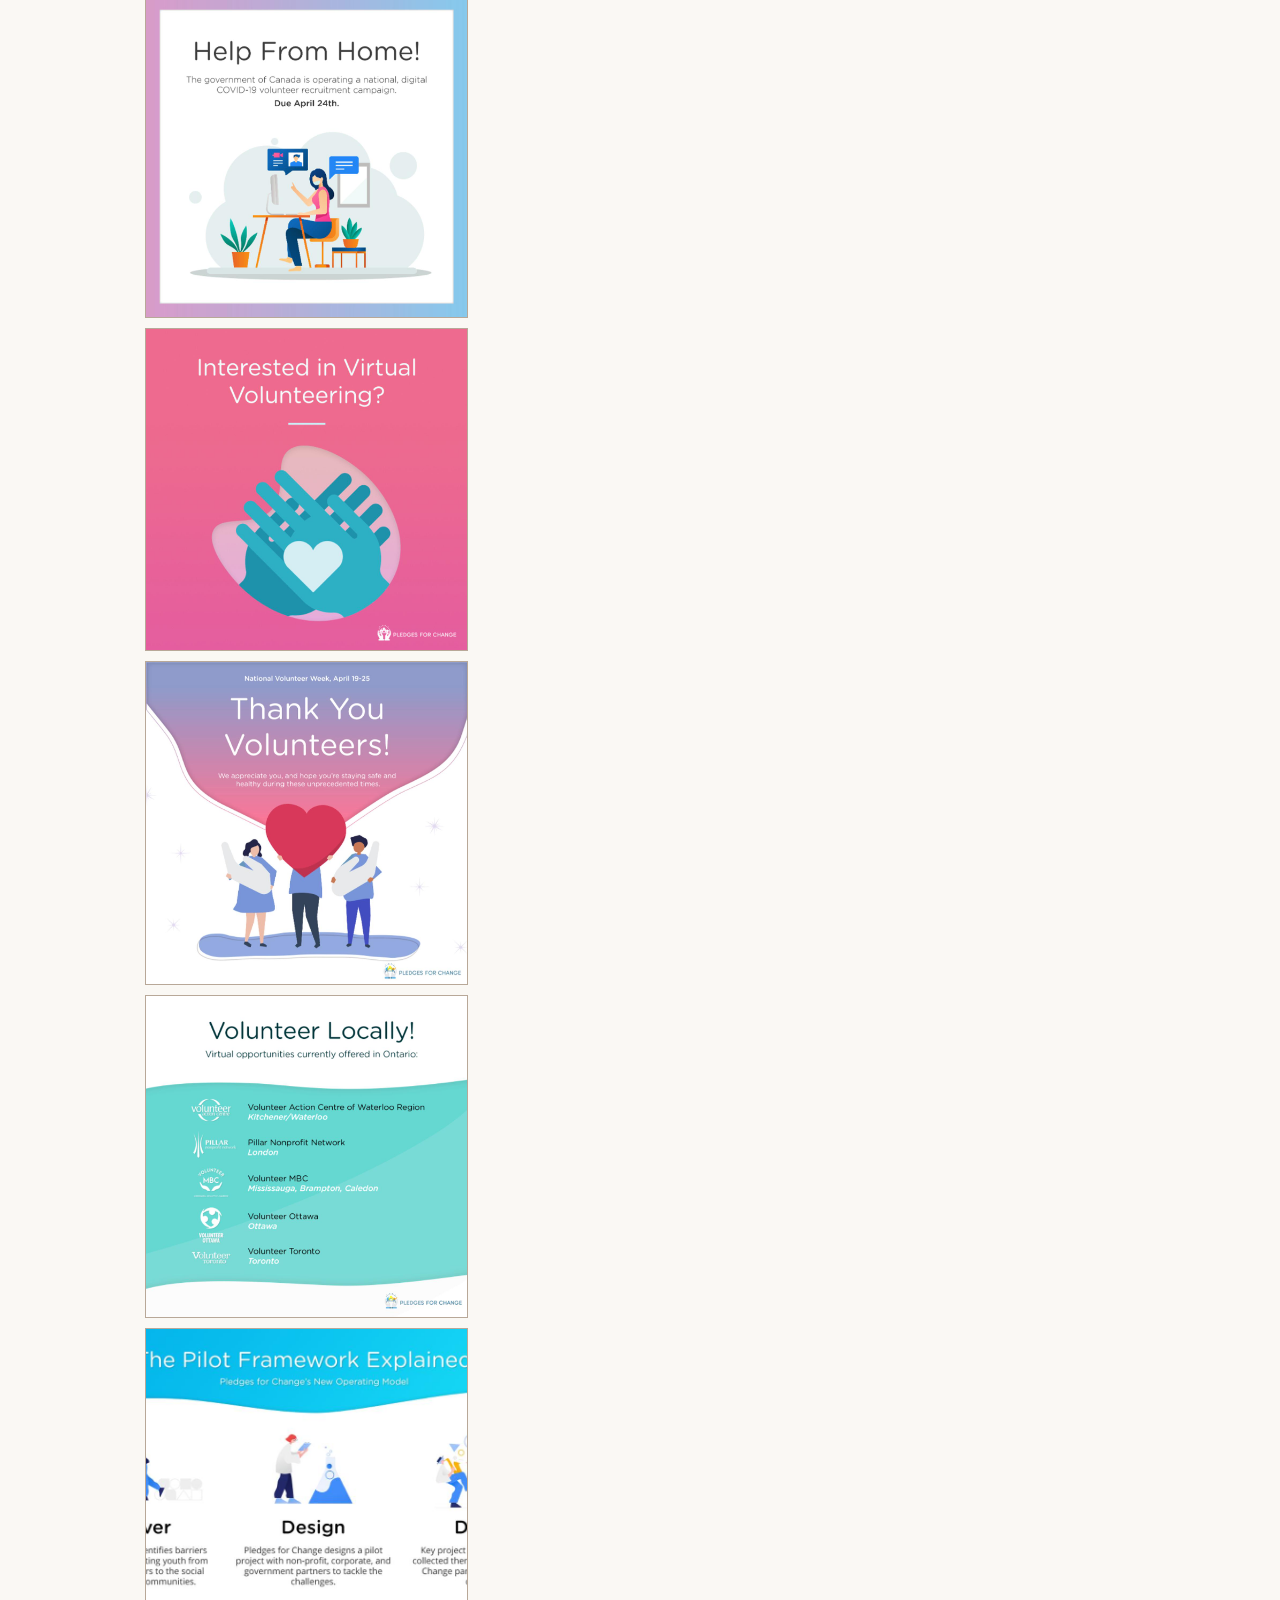
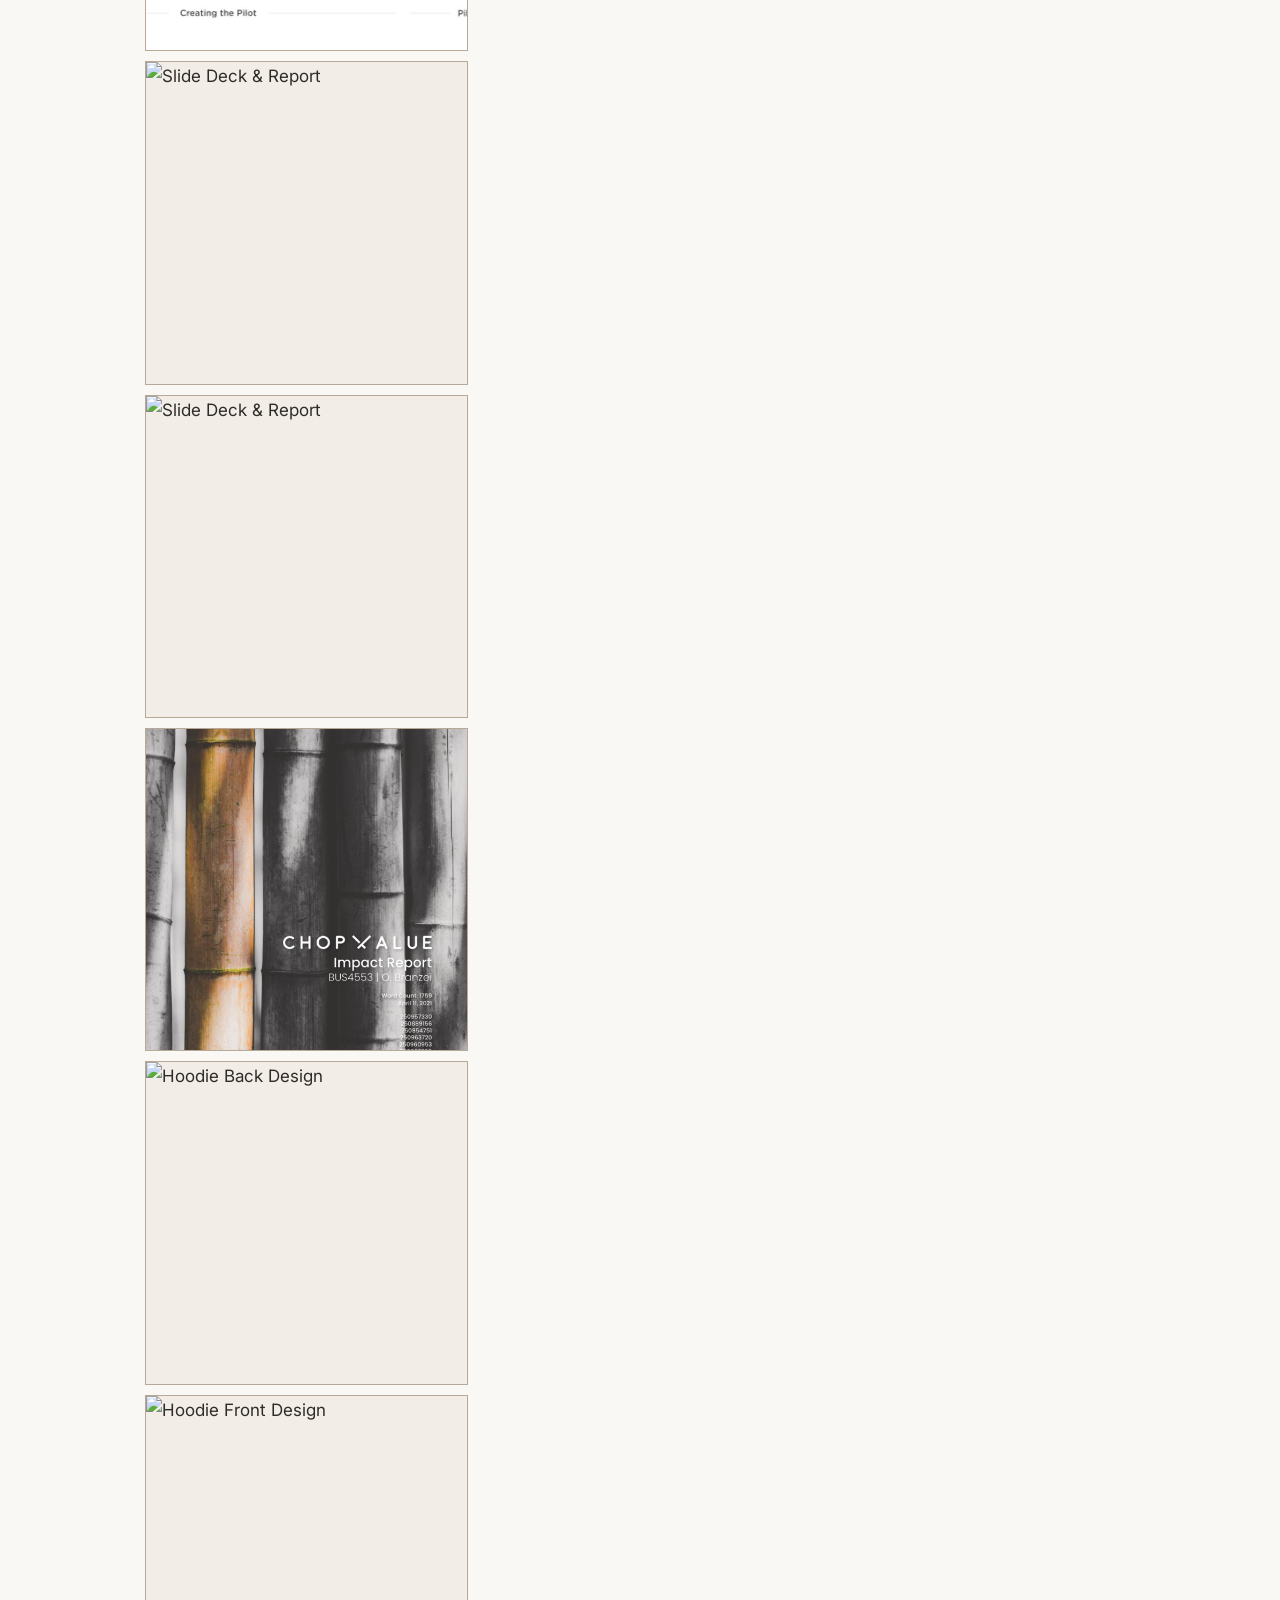
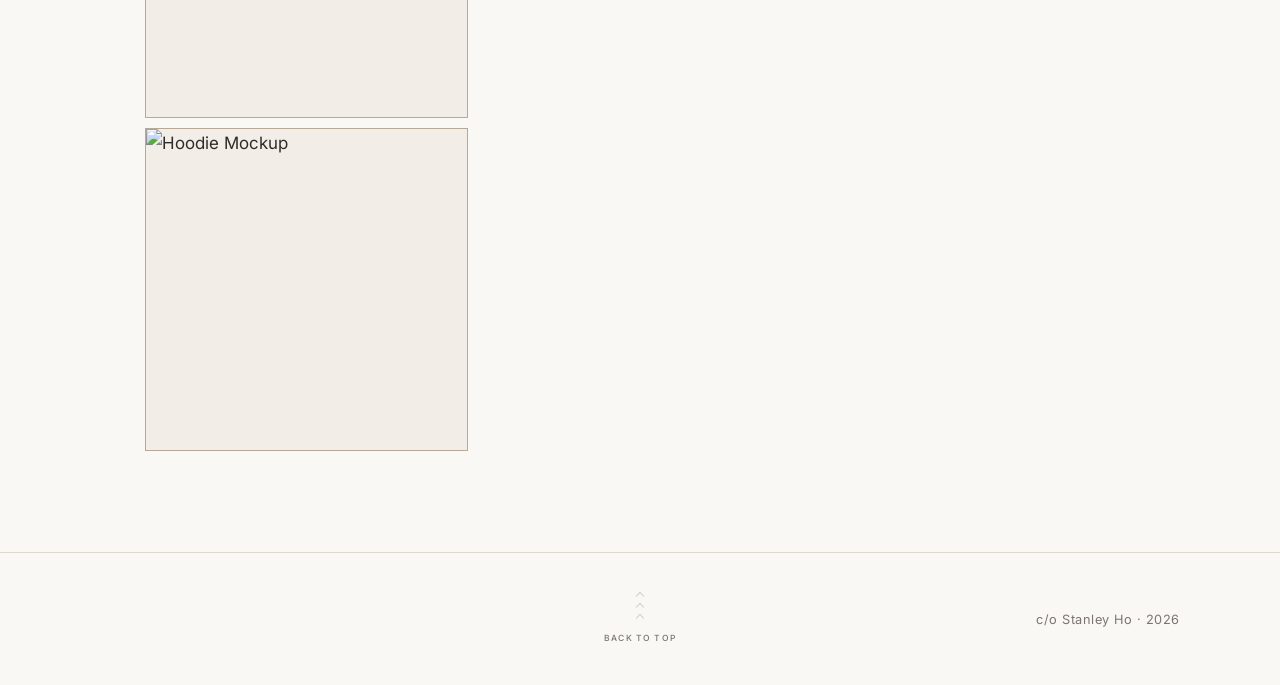
==== commit b25c29d5: "Fix bio formatting and link in index.html" ====
--- a/index.html
+++ b/index.html
@@ -74,7 +74,7 @@
       <p class="hero-eyebrow">Hi there! I'm</p>
       <h1 class="hero-name">Stanley Ho</h1>
       <p class="hero-bio">
-        Currently <strong>Founding Product in Stealth</strong></a>; building <a href="https://misu.care/" target="_blank" rel="noopener"><strong>Misu in my spare time.
+        Currently <strong>Founding Product</strong></a> in Stealth; building <a href="https://misu.care/" target="_blank" rel="noopener"><strong>Misu</strong></a> in my spare time.
         <br><br> I care about climate, social good, and building things that help people.
       </p>
       <div class="hero-links">
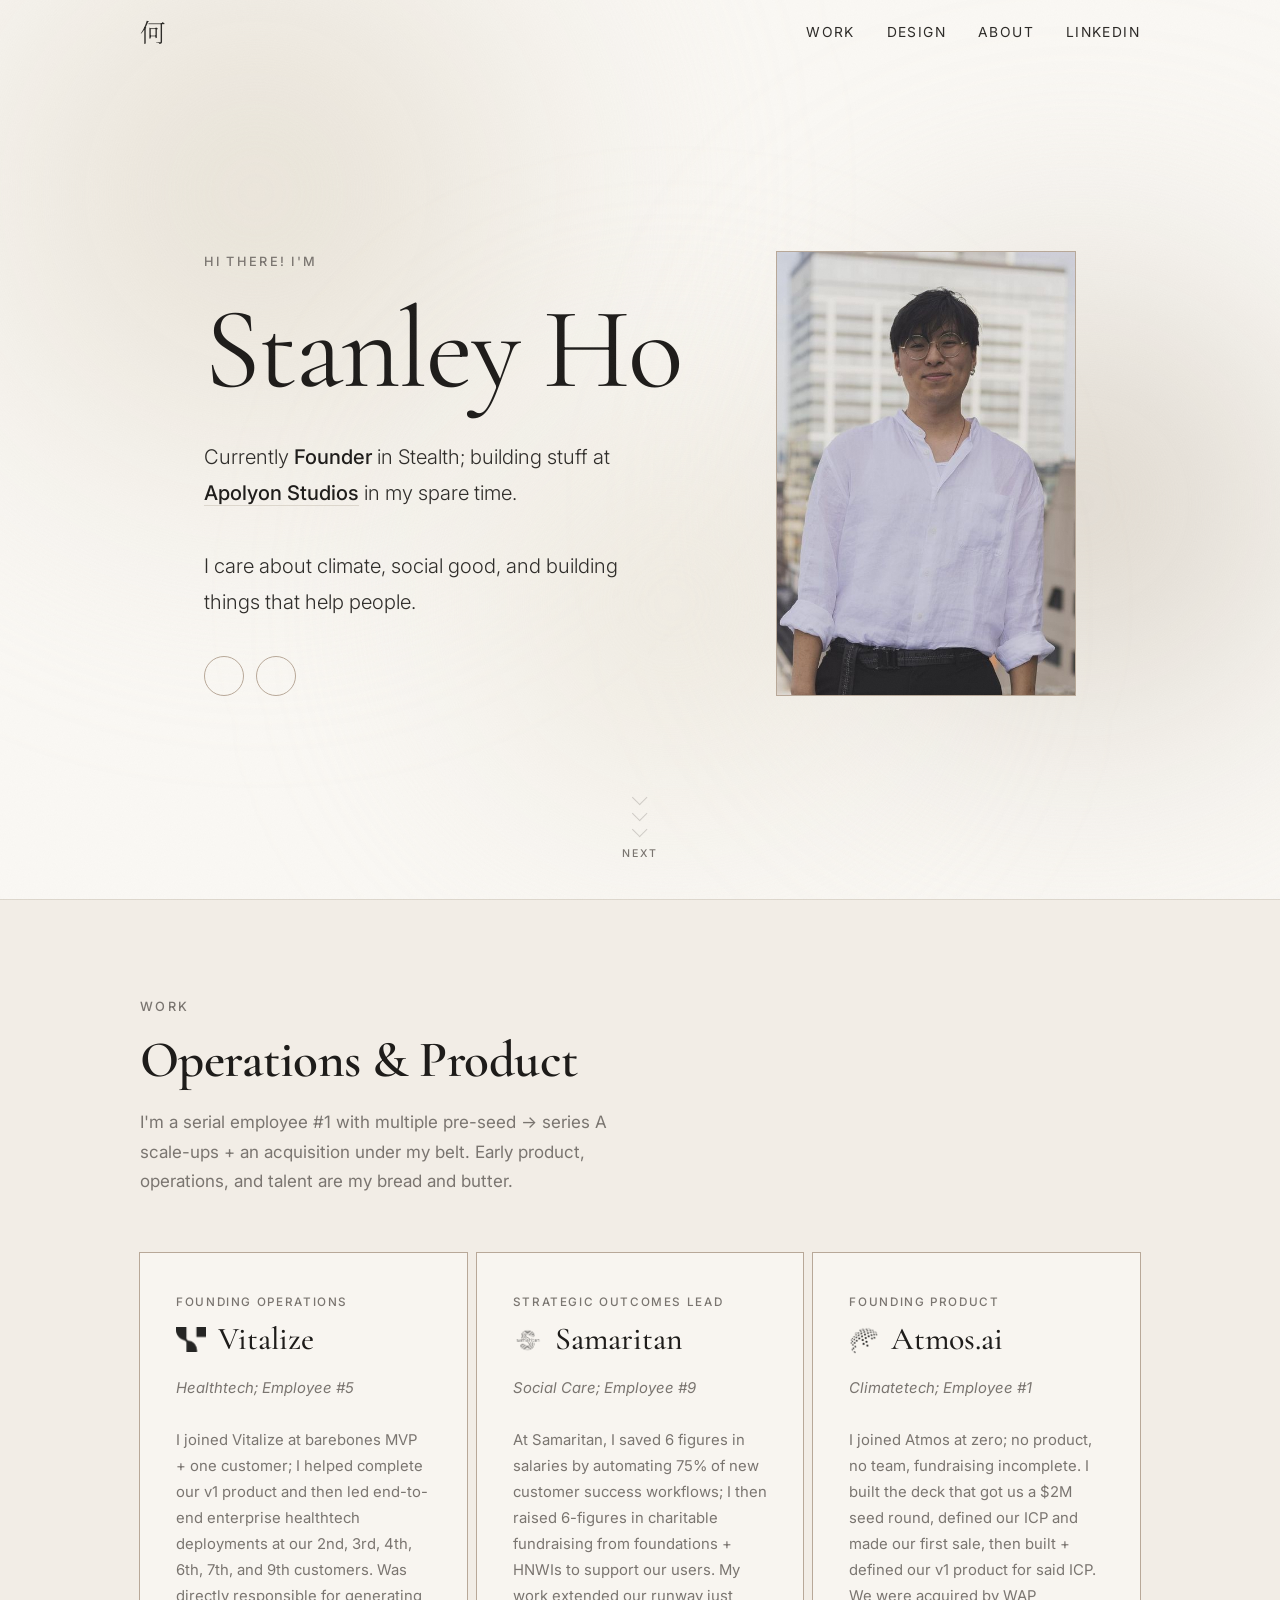
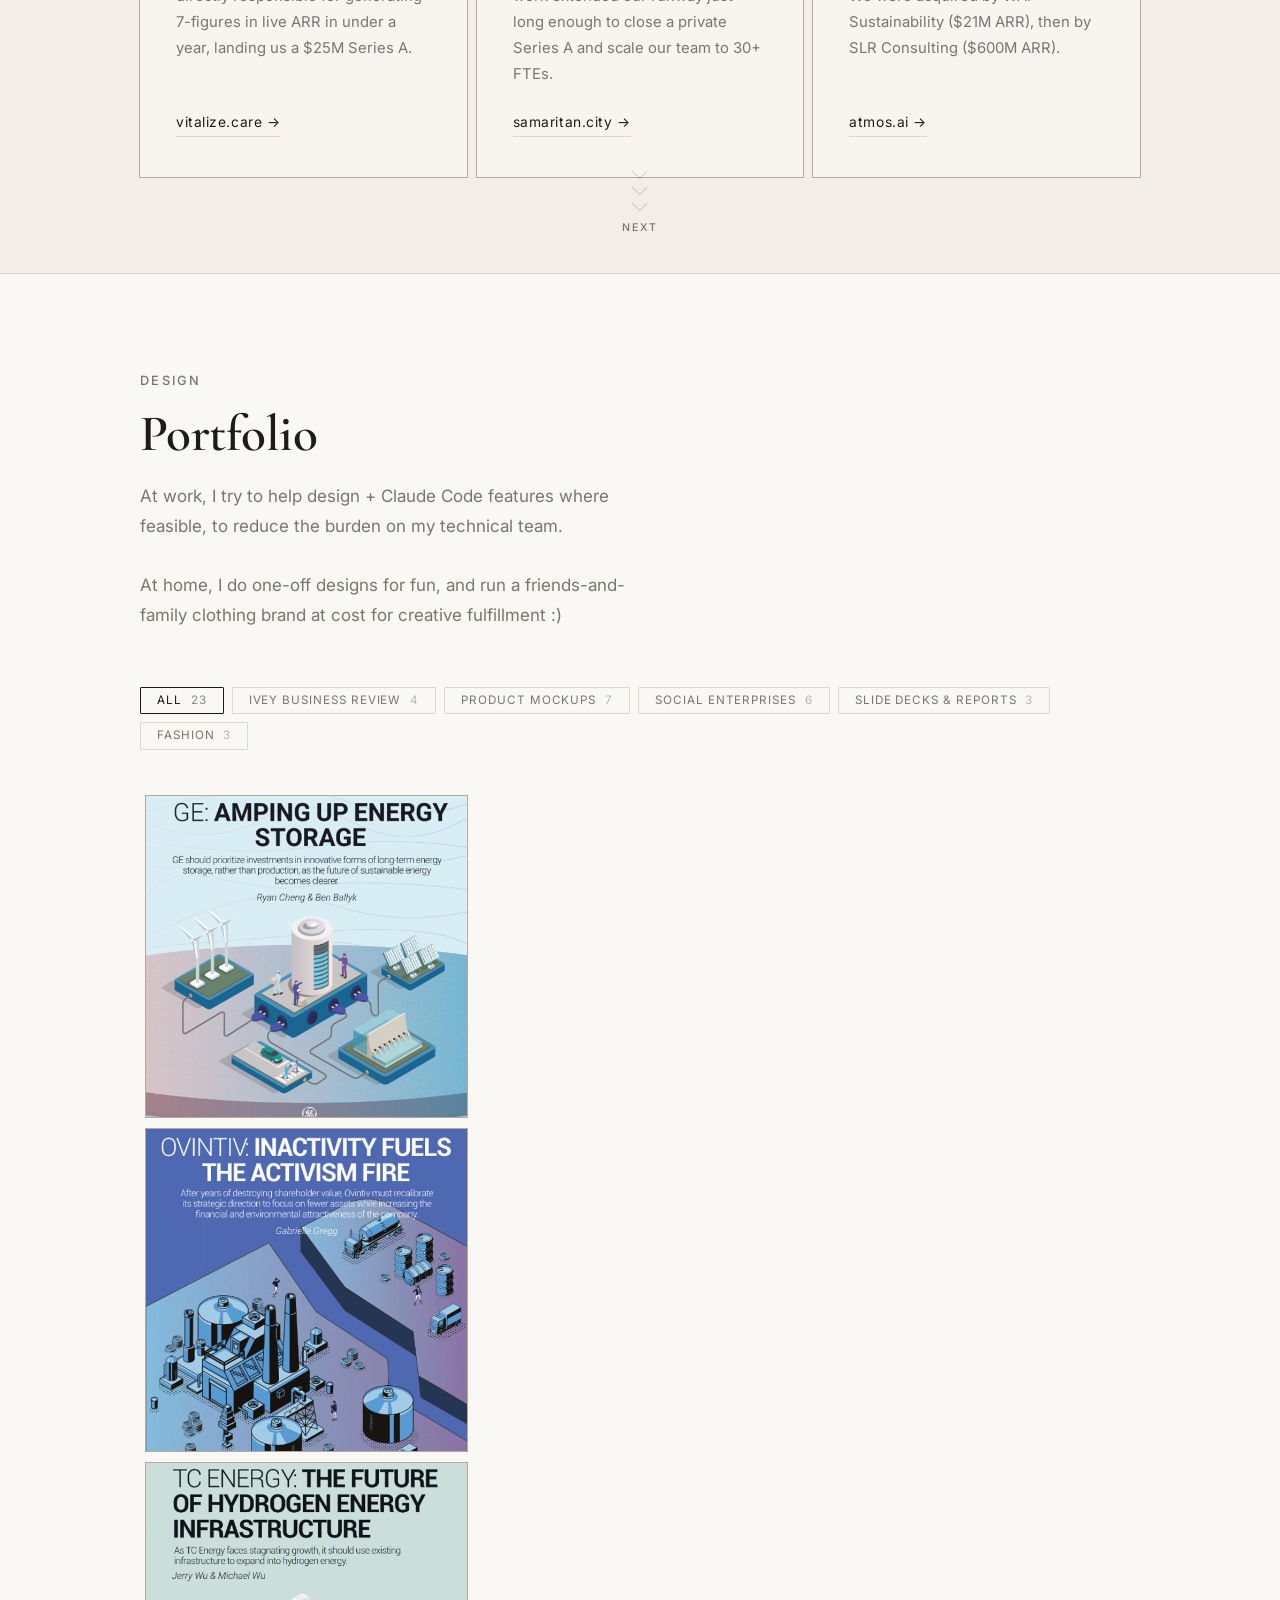
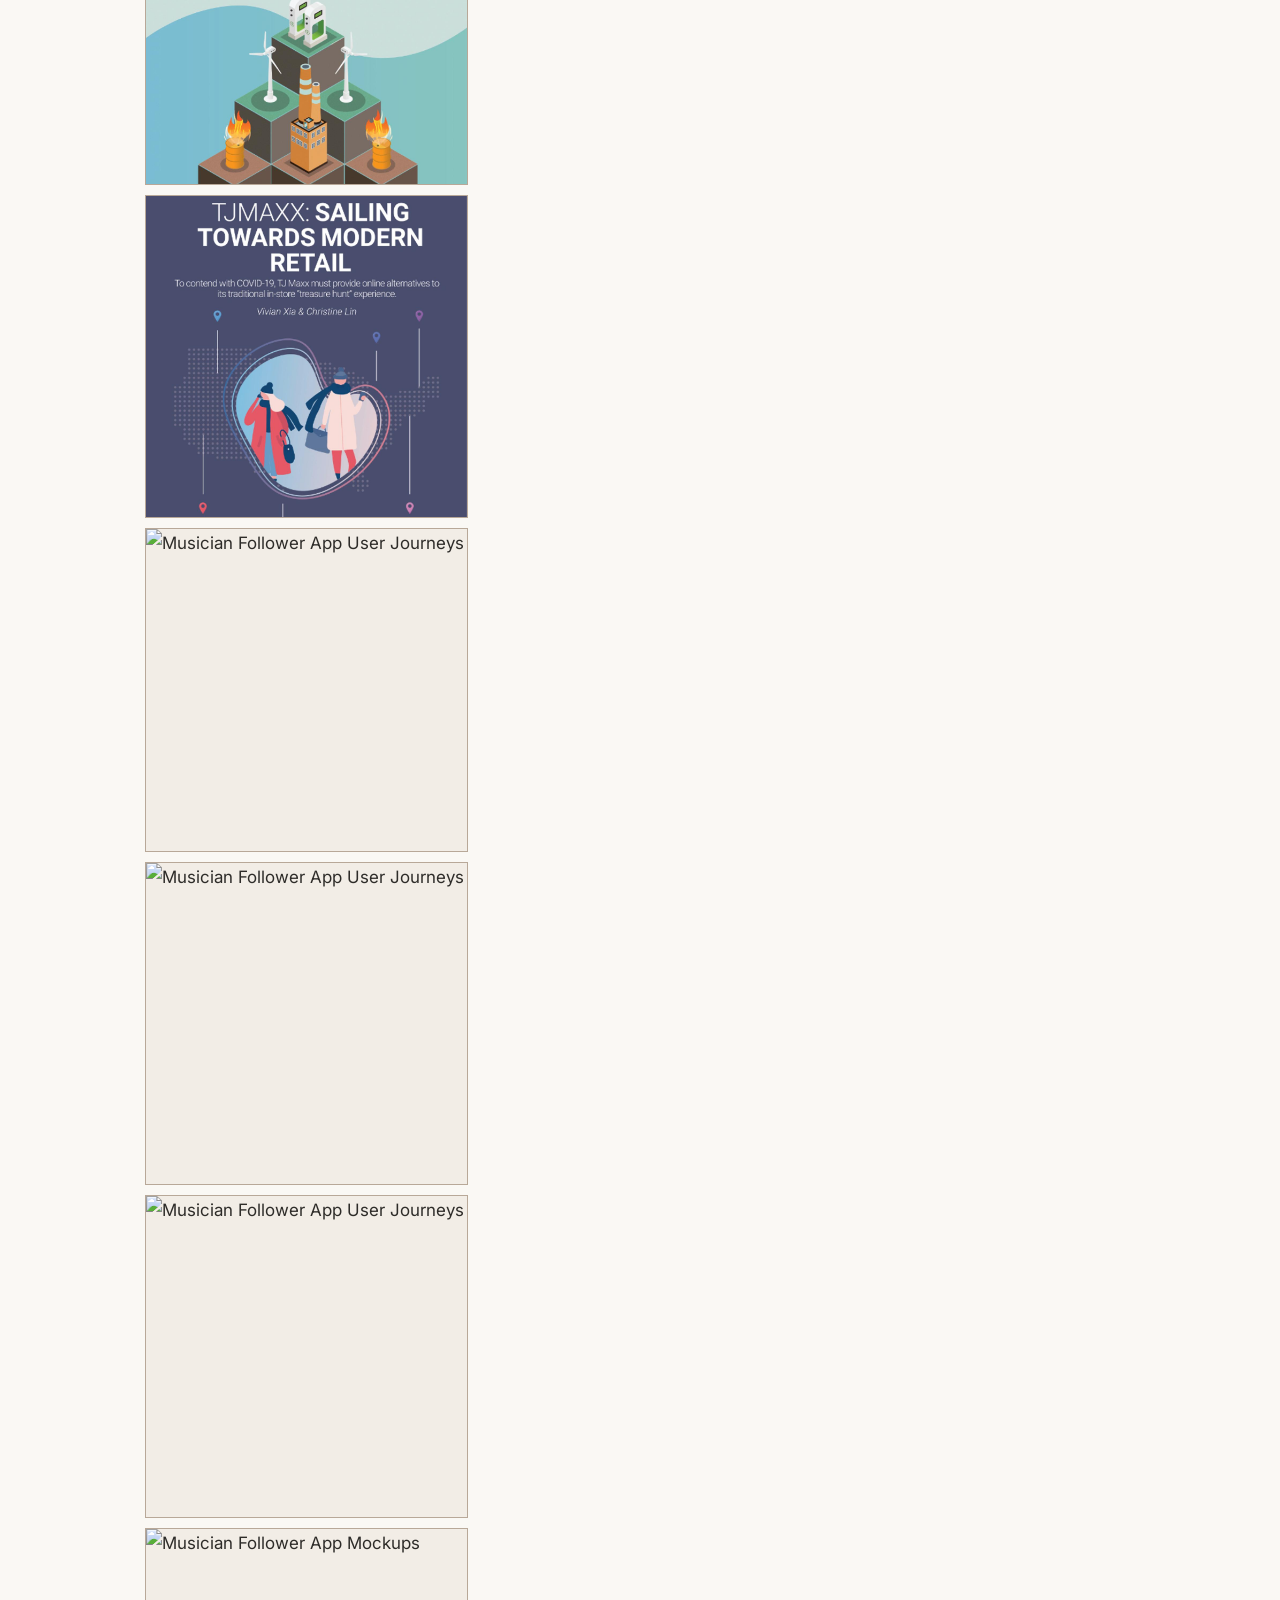
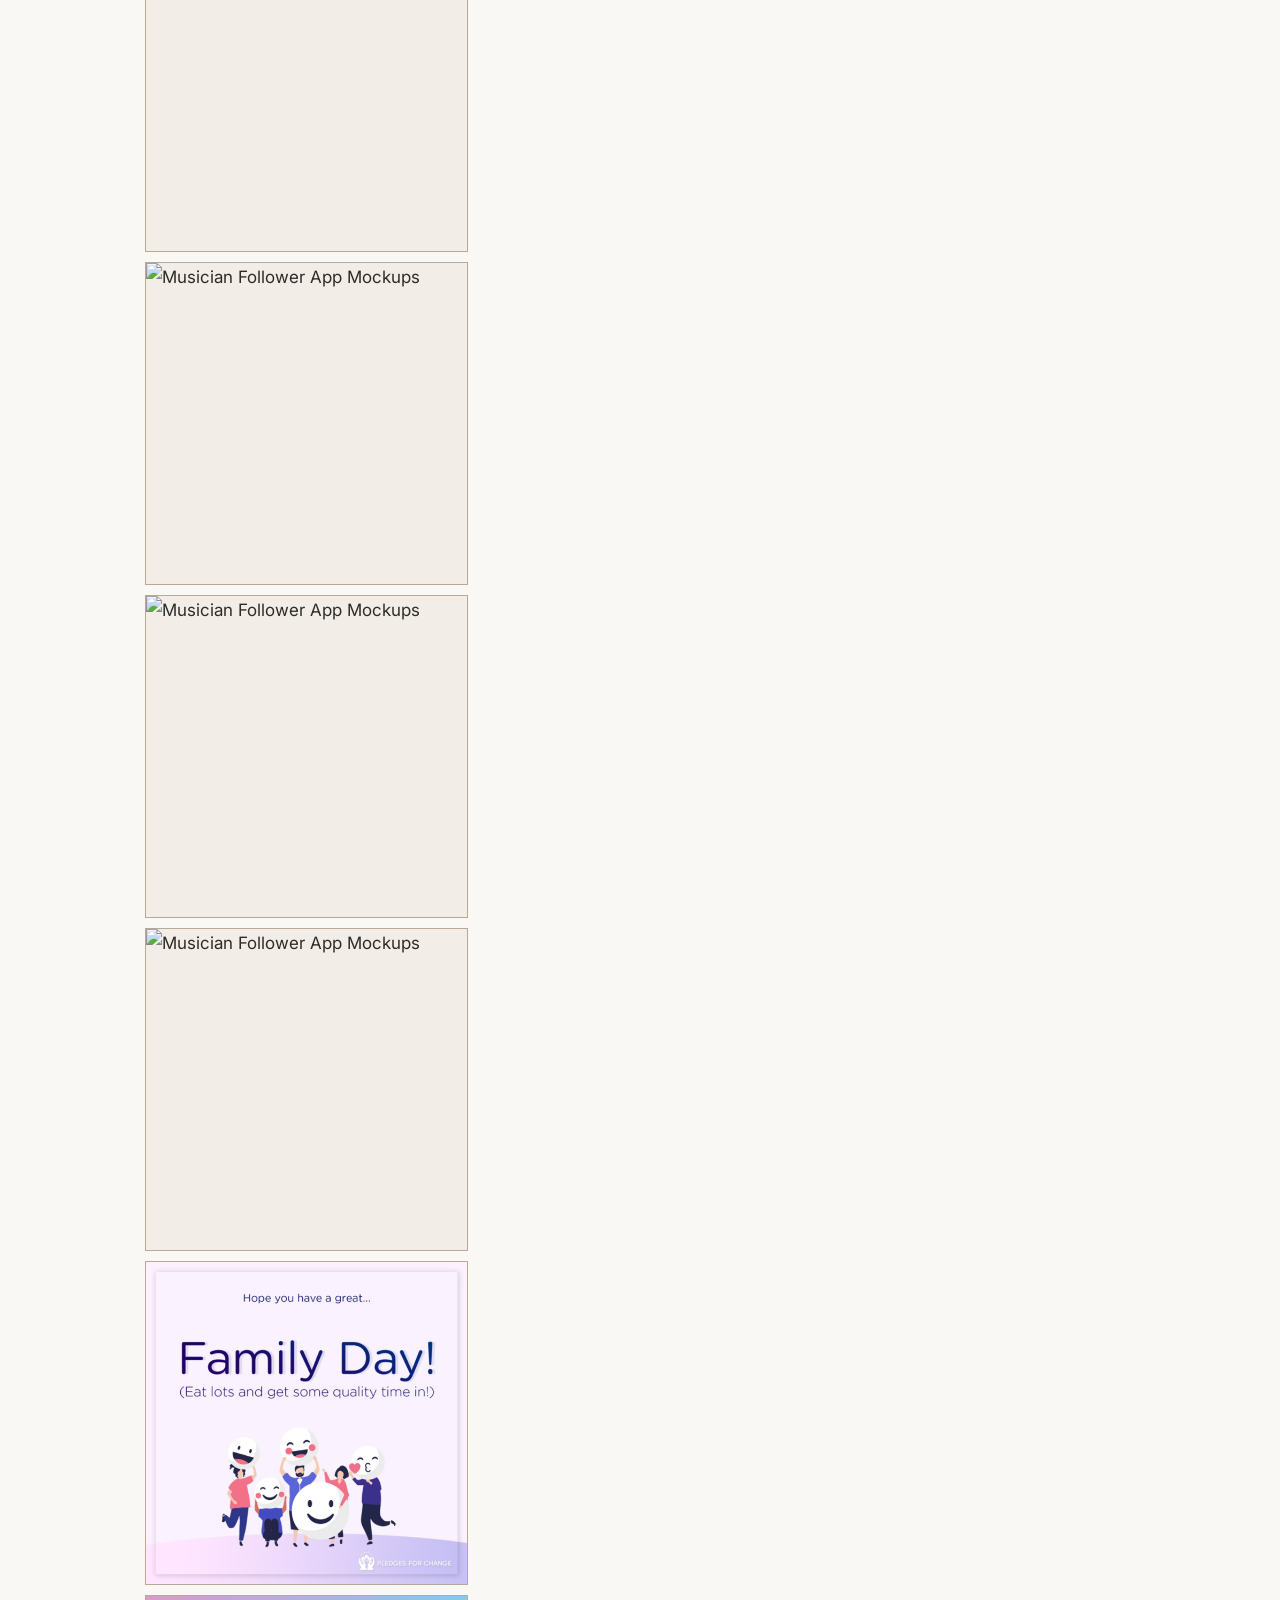
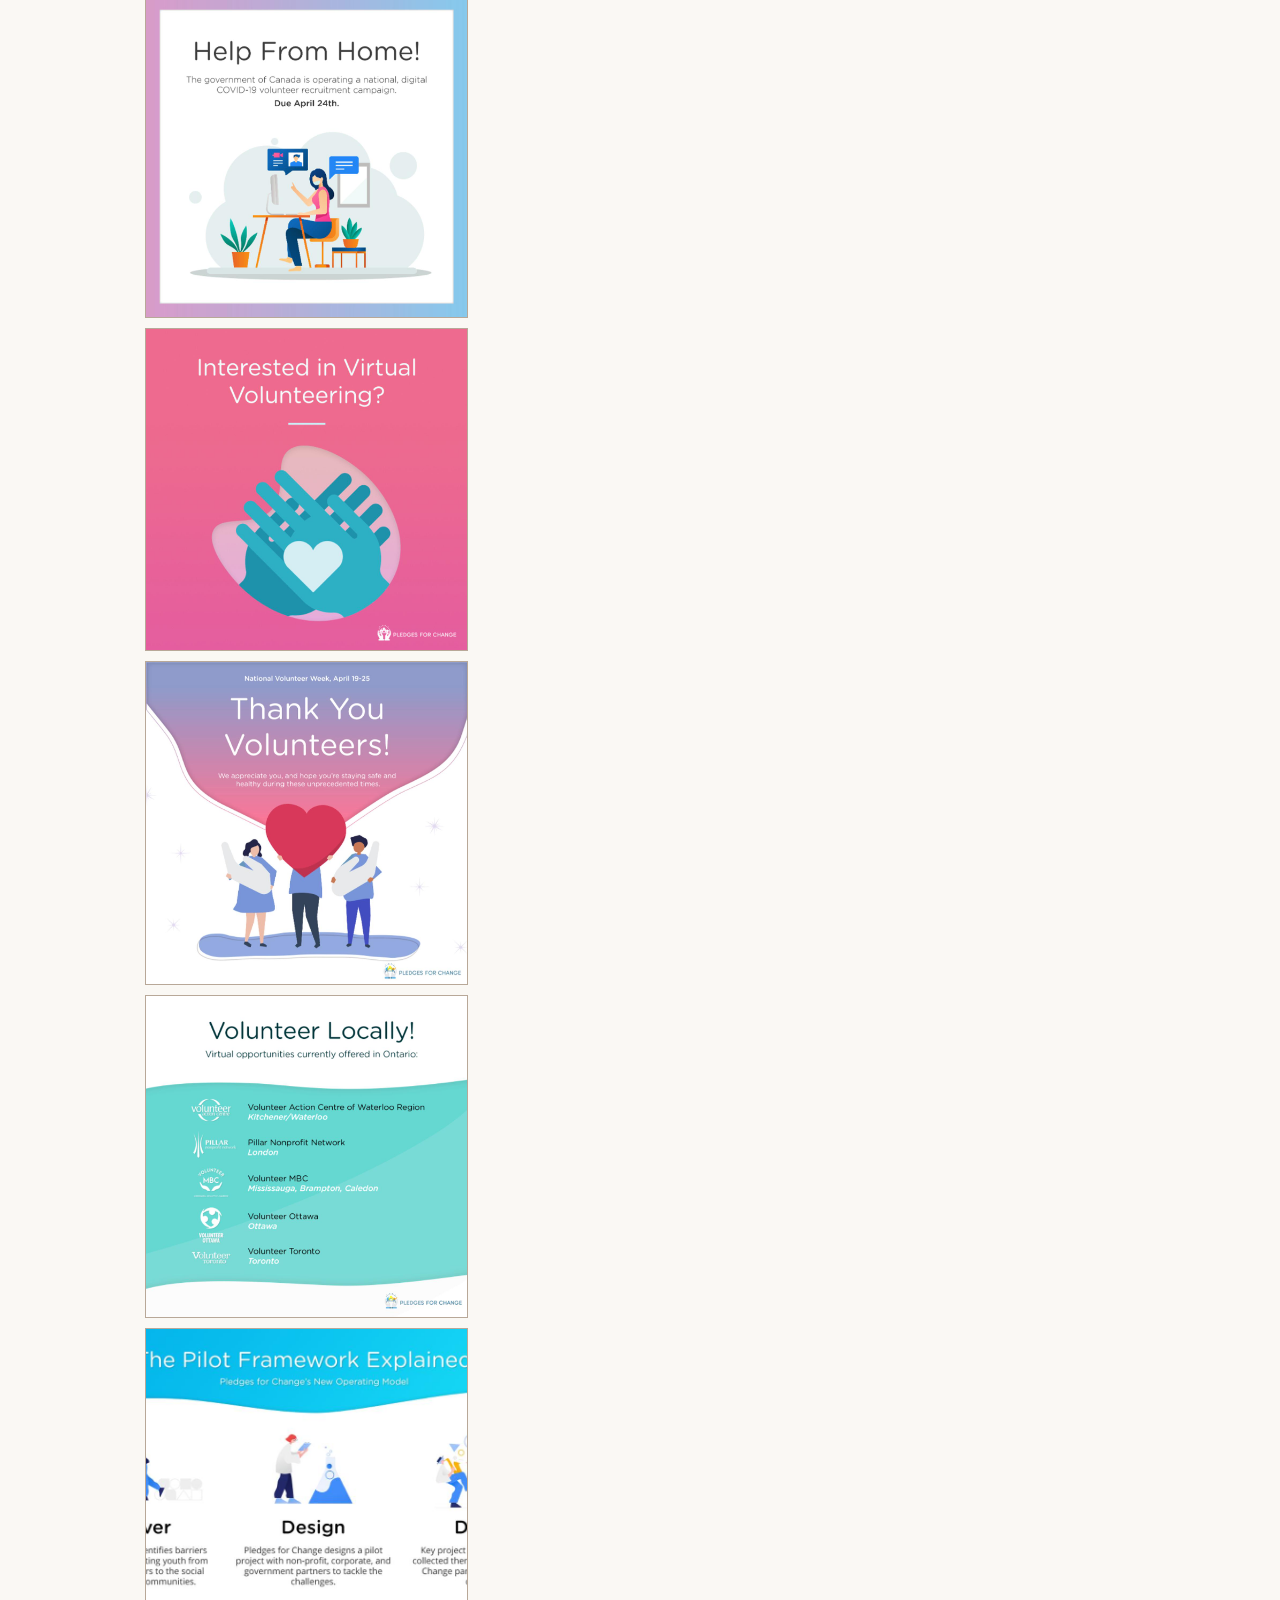
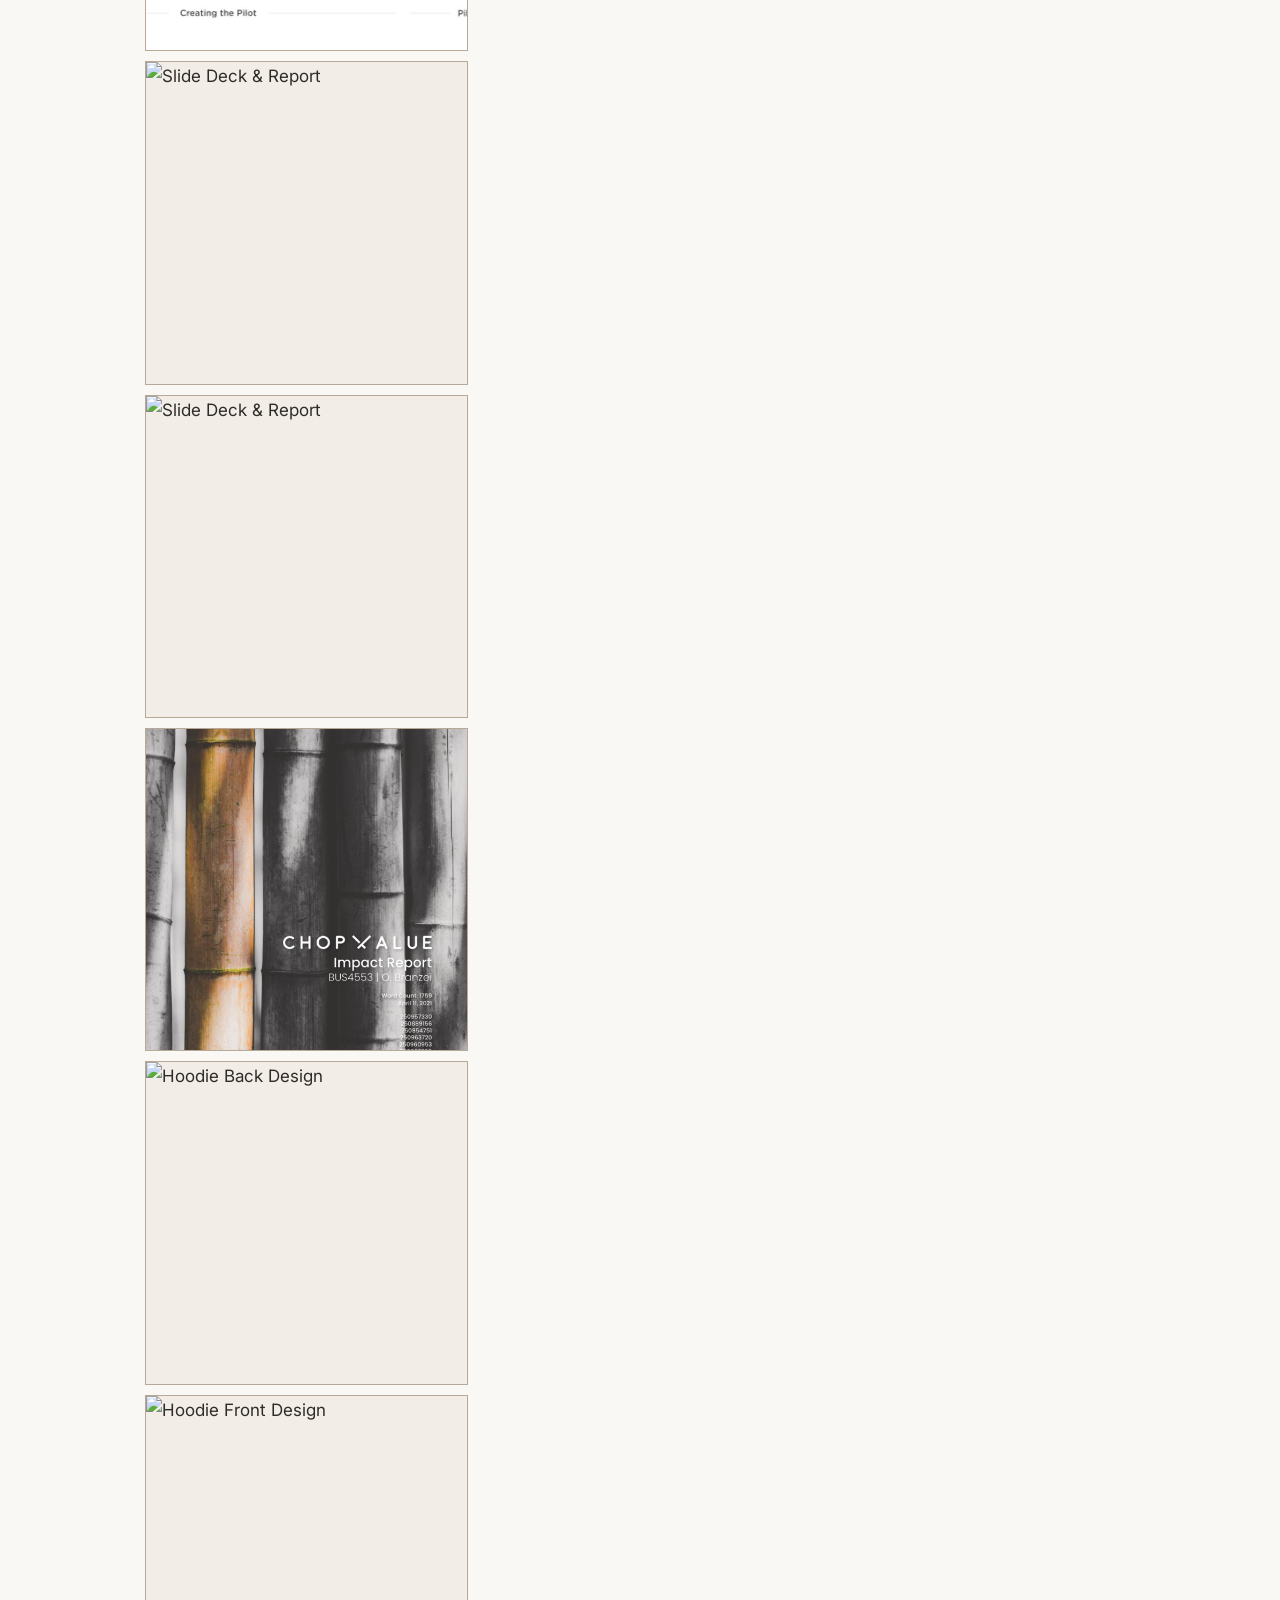
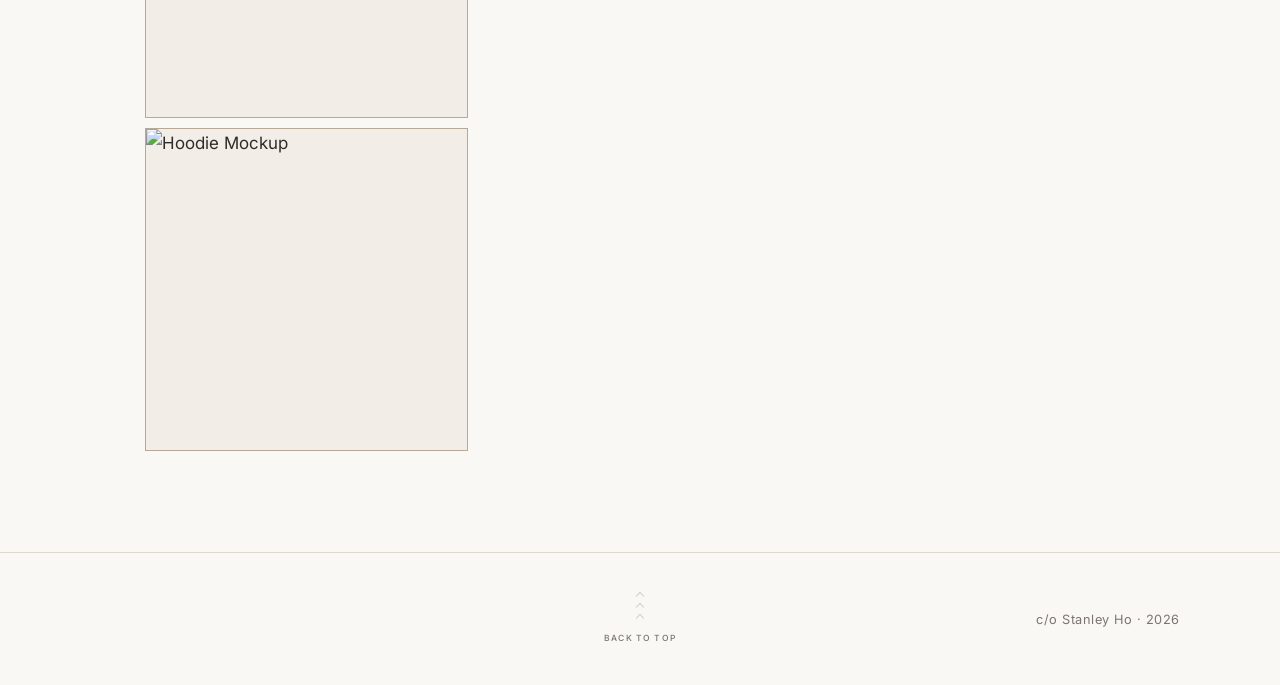
==== commit 5cc65a06: "Job update me a cofounder now" ====
--- a/index.html
+++ b/index.html
@@ -74,7 +74,7 @@
       <p class="hero-eyebrow">Hi there! I'm</p>
       <h1 class="hero-name">Stanley Ho</h1>
       <p class="hero-bio">
-        Currently <strong>Founding Product</strong></a> in Stealth; building <a href="https://misu.care/" target="_blank" rel="noopener"><strong>Misu</strong></a> in my spare time.
+        Currently <strong>Founder</strong></a> in Stealth; building stuff at <a href="https://apolyon.studio" target="_blank" rel="noopener"><strong>Apolyon Studios</strong></a> in my spare time.
         <br><br> I care about climate, social good, and building things that help people.
       </p>
       <div class="hero-links">
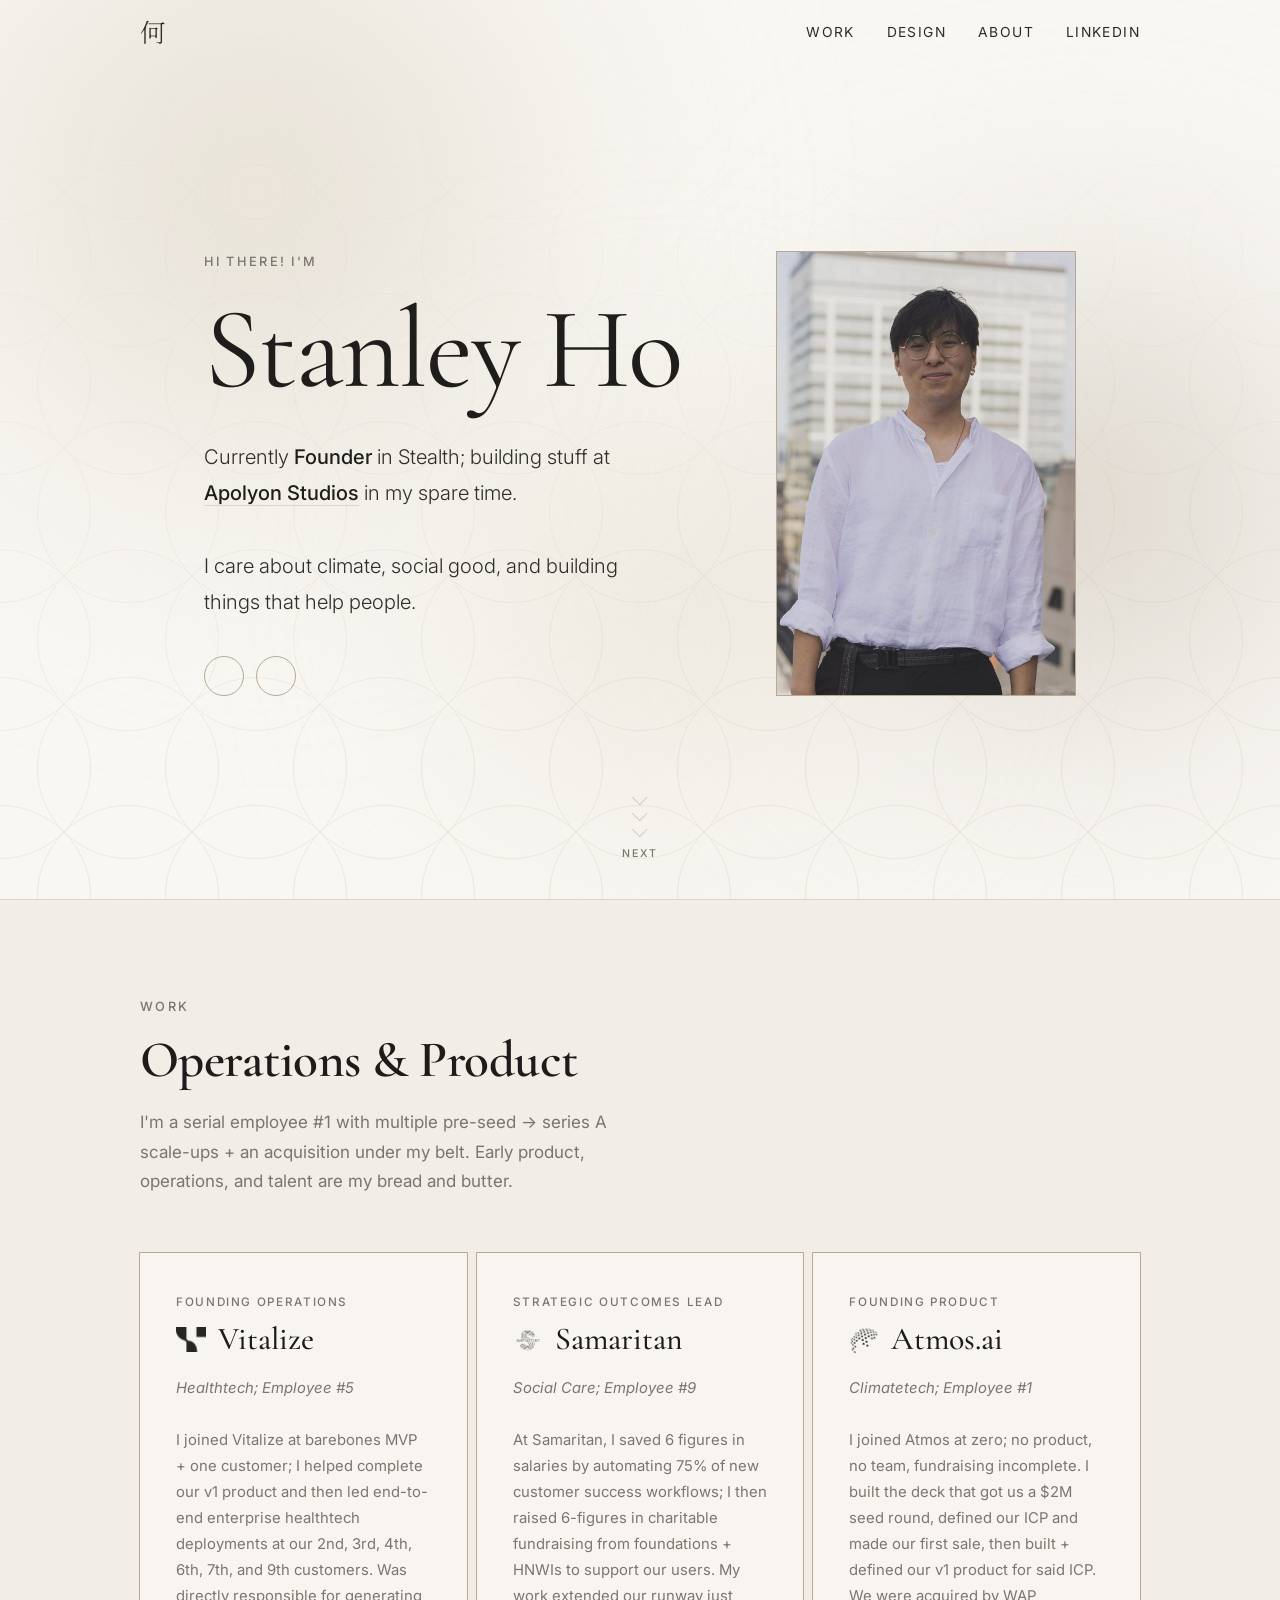
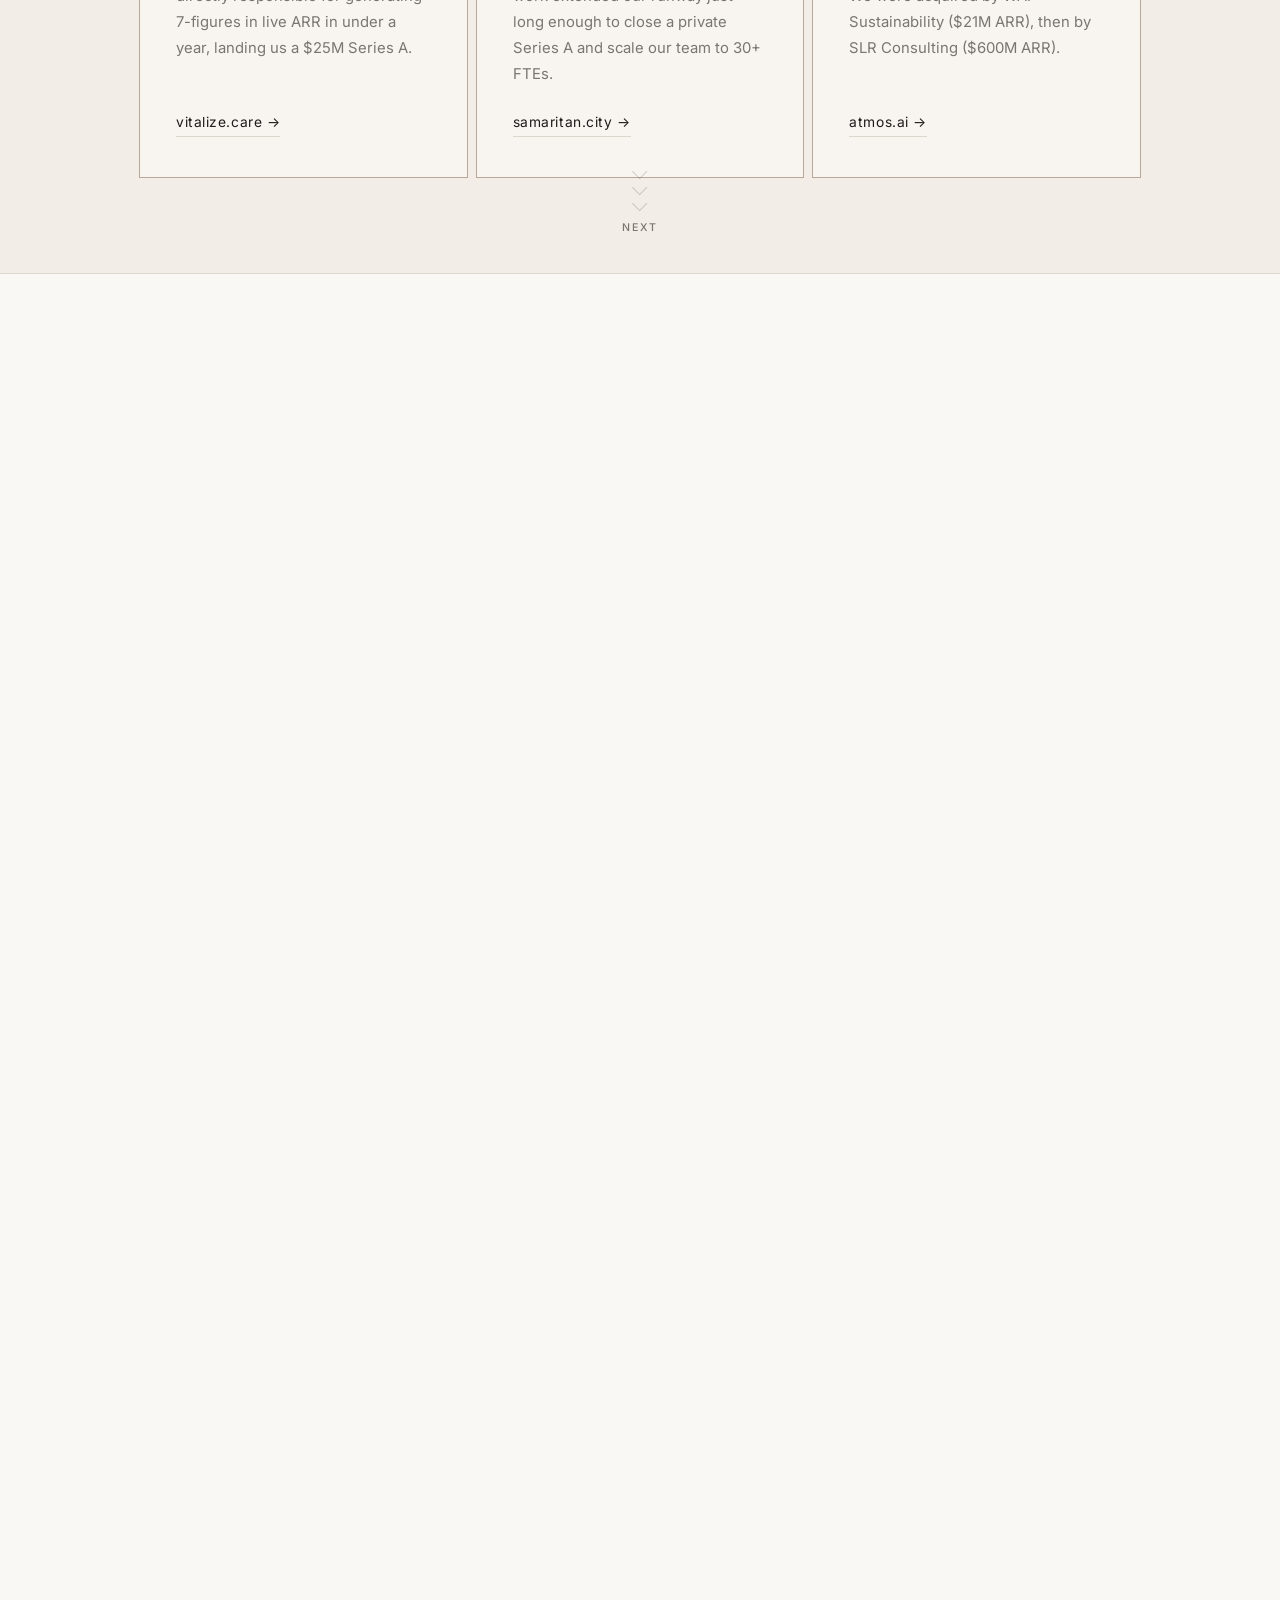
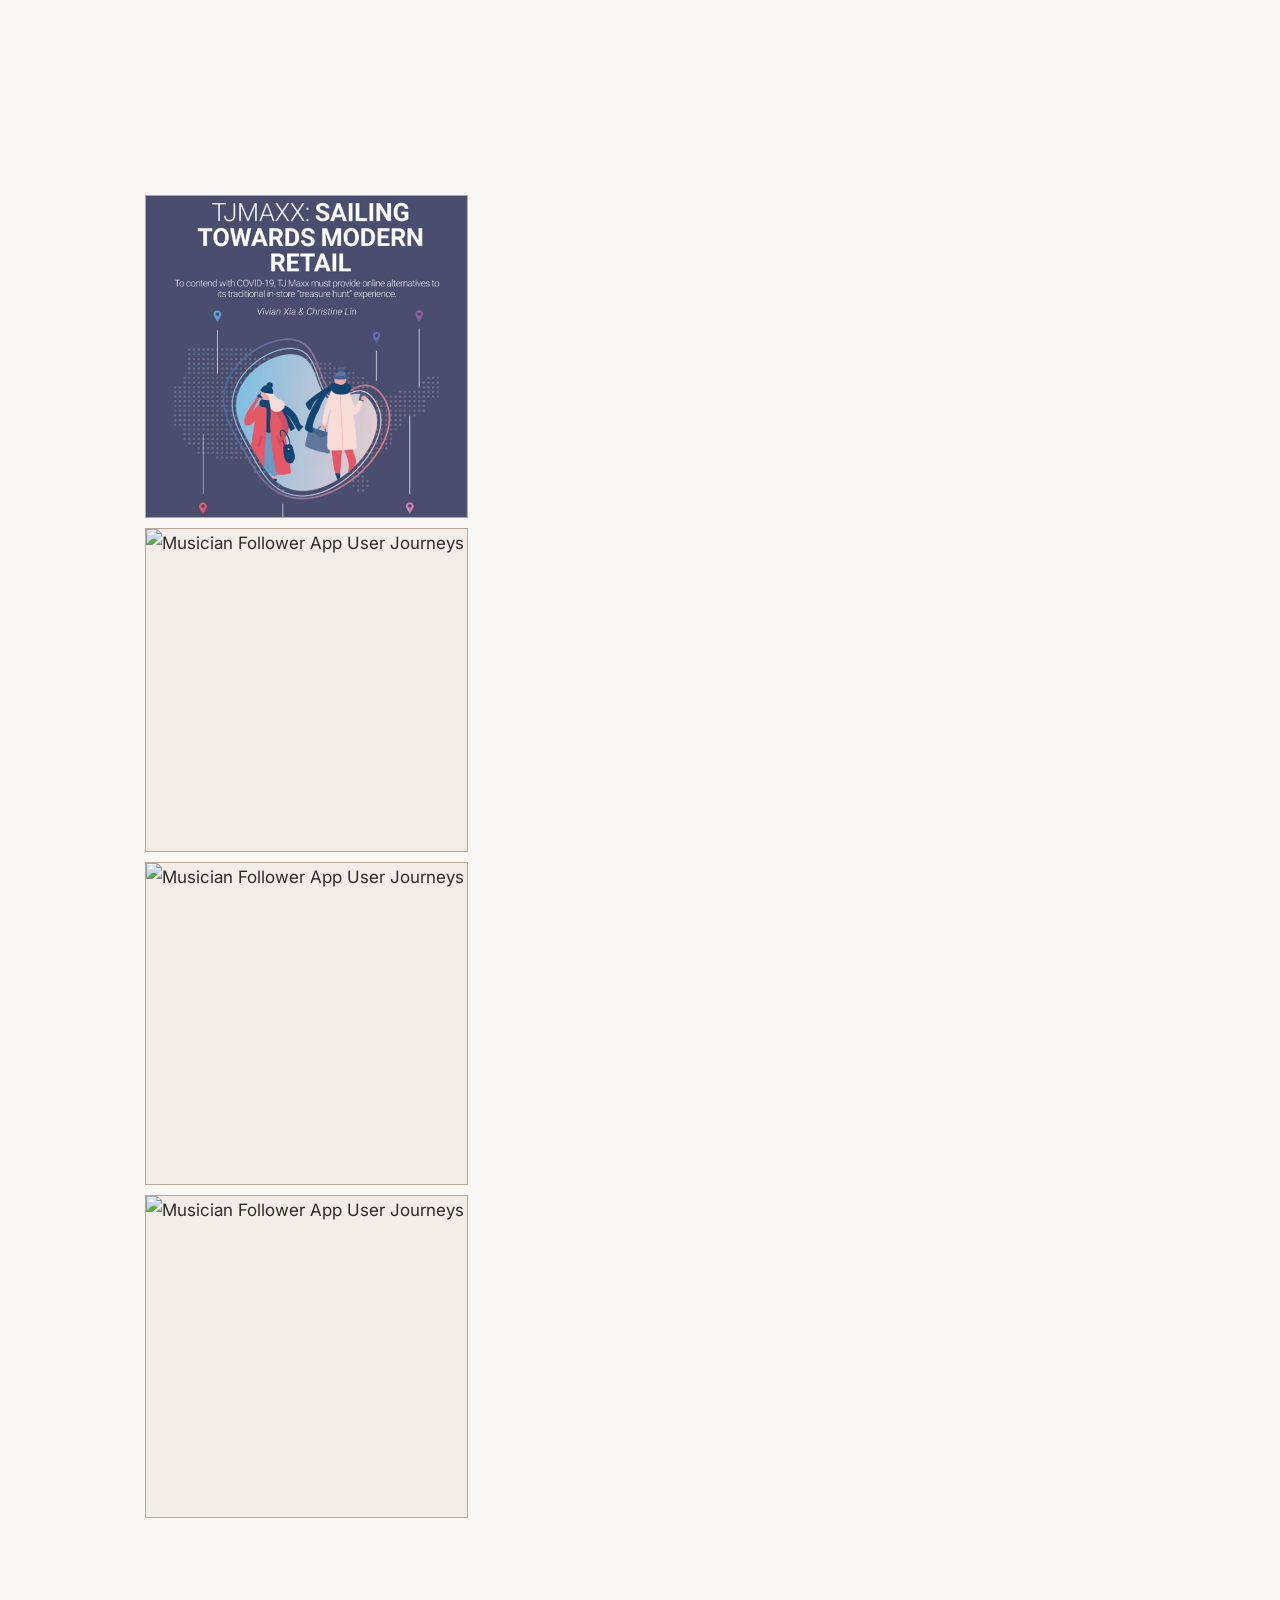
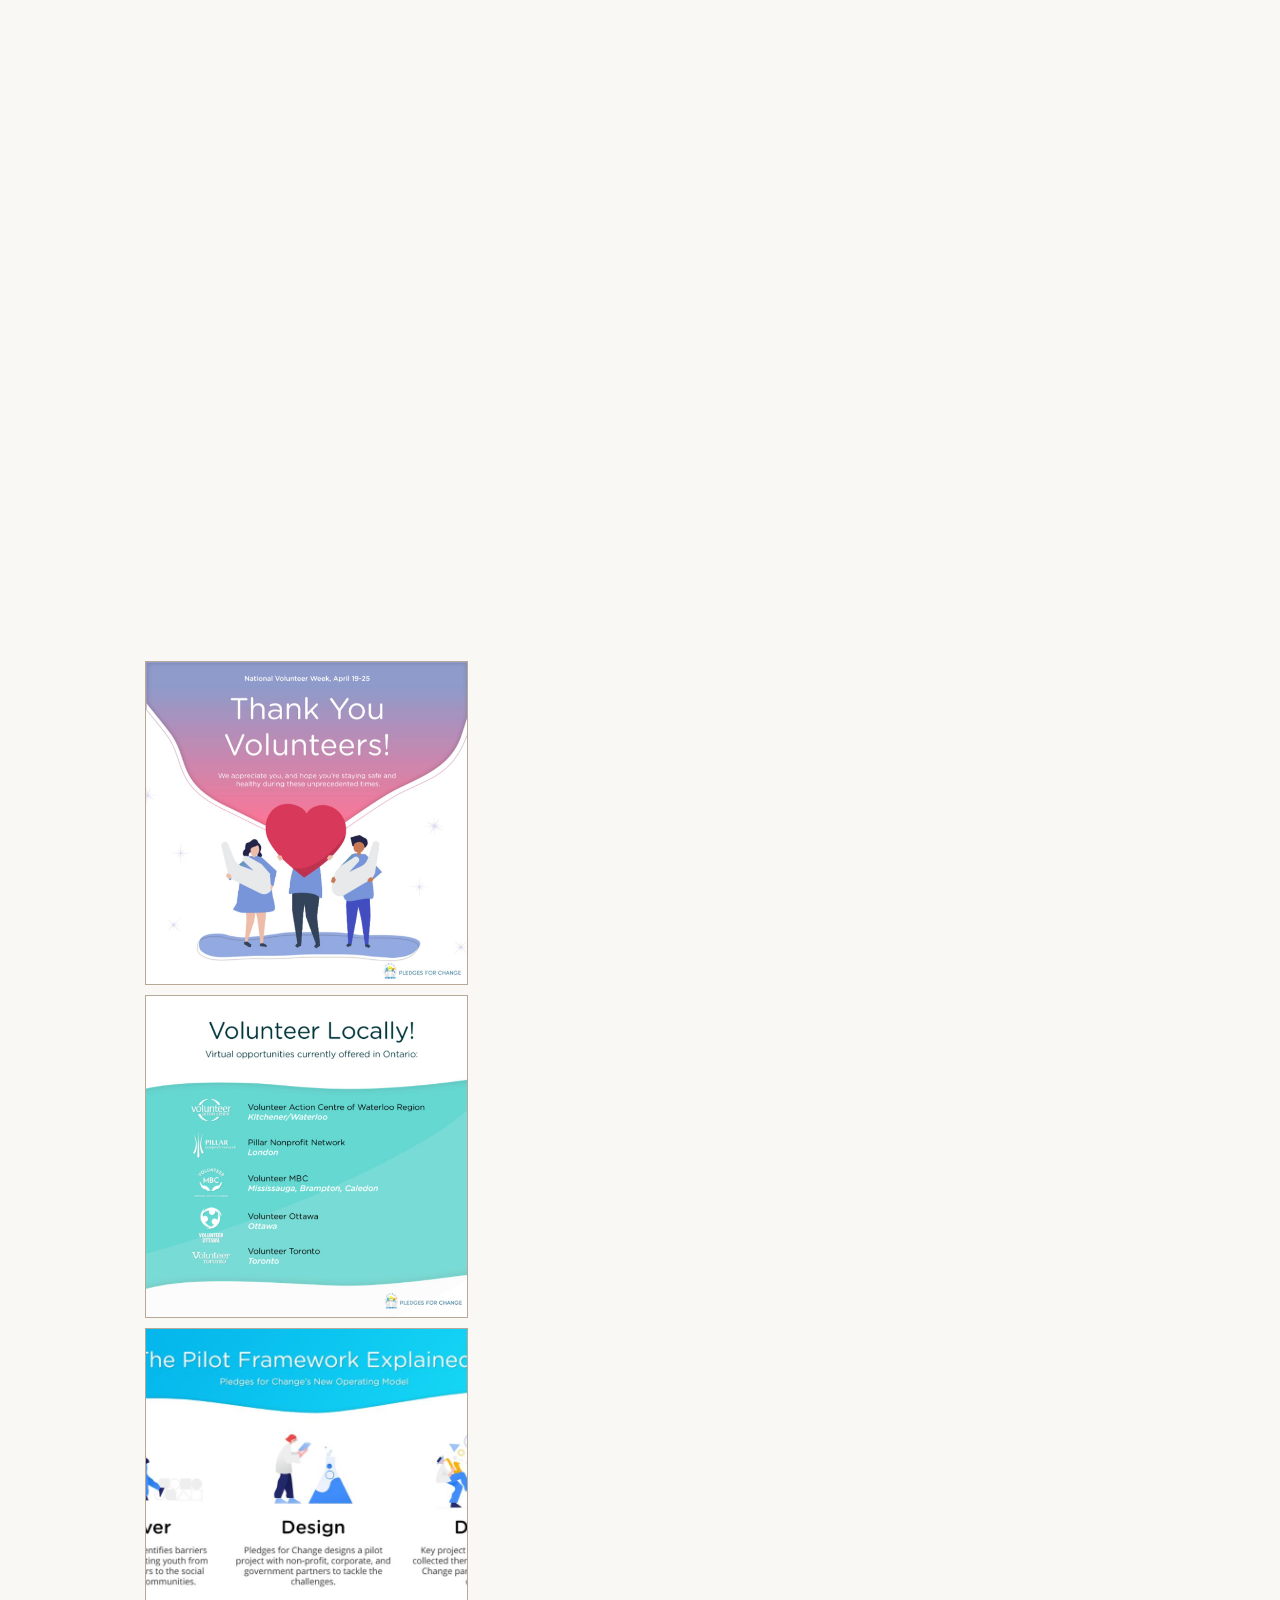
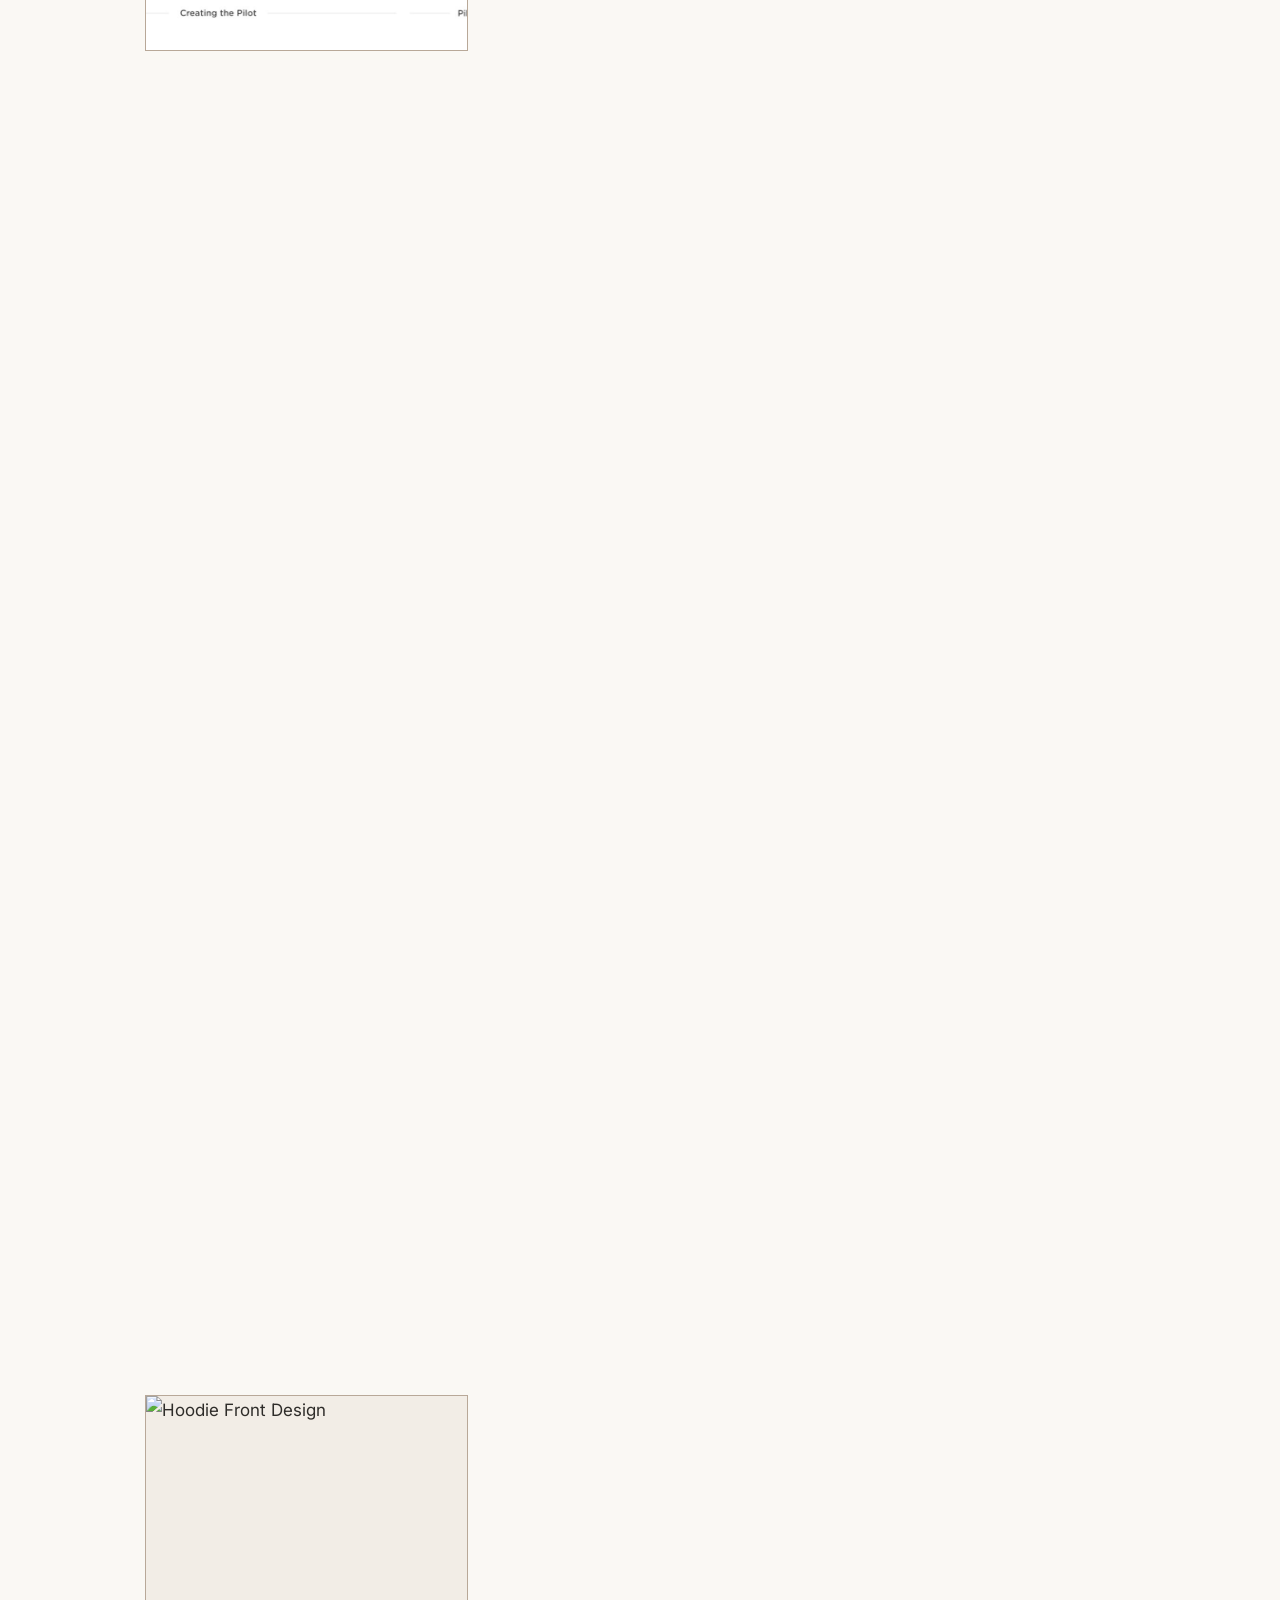
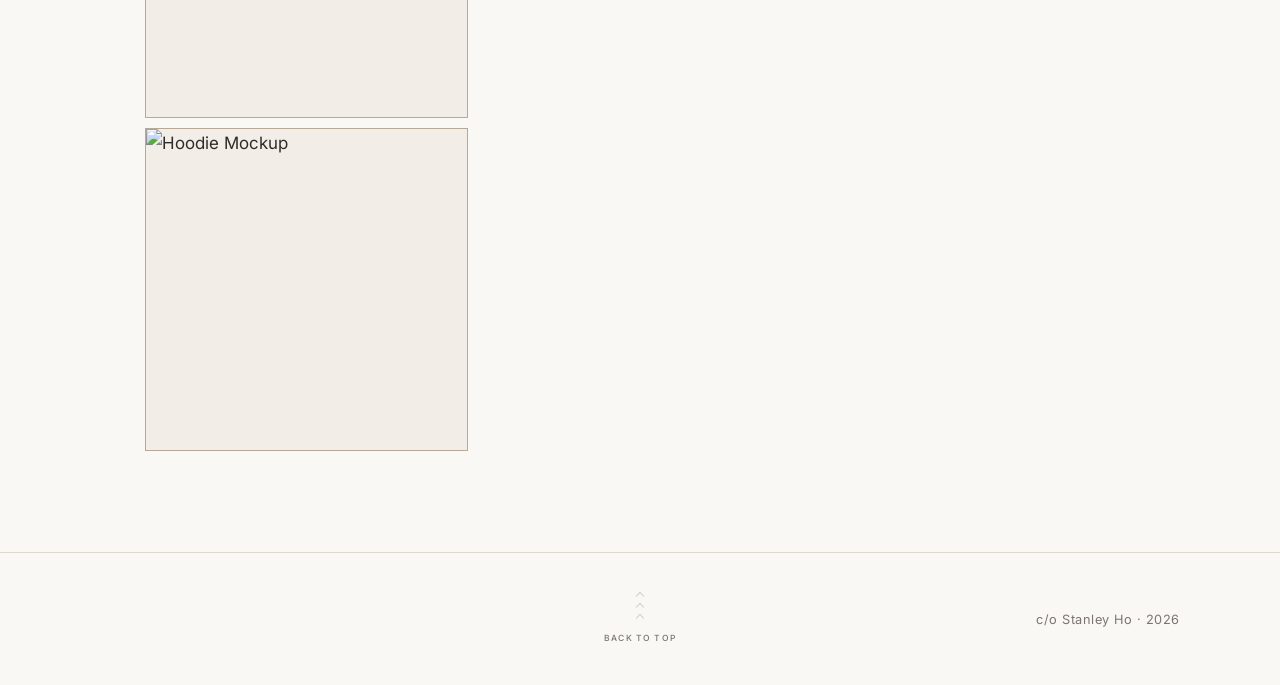
==== commit e6802ea1: "Replace choppy smooth-scroll with native scrolling; add shippo background Remove Lenis smooth-scroll" ====
--- a/index.html
+++ b/index.html
@@ -548,86 +548,25 @@
        SCRIPTS
        ============================================================ -->
   <!-- jQuery/Isotope/Lightbox loaded lazily — see lazy loader below -->
-  <script src="assets/js/lenis.min.js"></script>
   <script>
-    // Smooth scroll (Lenis)
-    var lenis = new Lenis({
-      duration: 0.05,
-      easing: function (t) { return 1 - Math.pow(1 - t, 4); },
-      smoothWheel: true
-    });
-    function lenisRaf(time) {
-      lenis.raf(time);
-      requestAnimationFrame(lenisRaf);
-    }
-    requestAnimationFrame(lenisRaf);
-
-    // Nav state — driven entirely by Lenis scroll position, frozen during snaps to avoid mid-animation flash
+    // Nav state on scroll
     var navEl = document.getElementById('main-nav');
-    var navFrozen = false;
     function syncNav() {
       if (window.pageYOffset > 20) navEl.classList.add('scrolled');
       else navEl.classList.remove('scrolled');
     }
-    lenis.on('scroll', function (e) {
-      if (navFrozen) return;
-      if (e.scroll > 20) navEl.classList.add('scrolled');
-      else navEl.classList.remove('scrolled');
-    });
+    window.addEventListener('scroll', syncNav, { passive: true });
     syncNav();
-
-    // Section snap — permanent and bidirectional; free scroll only within the last section going down
-    var snapTargets = ['#hero', '#operator', '#design'];
-    var snapLocked = false;
-
-    function currentSectionIndex() {
-      var scrollY = window.pageYOffset;
-      for (var i = snapTargets.length - 1; i >= 0; i--) {
-        if (scrollY >= document.querySelector(snapTargets[i]).offsetTop - 80) return i;
-      }
-      return 0;
-    }
-
-    window.addEventListener('wheel', function (e) {
-      var idx = currentSectionIndex();
-      var dir = e.deltaY > 0 ? 1 : -1;
-      var next = idx + dir;
-
-      // Only case we don't intercept: past the last section going down, and not mid-snap
-      if (next >= snapTargets.length && !snapLocked) return;
-
-      // Block the event in all other cases — including mid-snap, so Lenis can't drift the page
-      e.preventDefault();
-      e.stopImmediatePropagation();
-
-      if (snapLocked || next < 0) return;
-
-      snapLocked = true;
-      navFrozen = true;
-      lenis.scrollTo(document.querySelector(snapTargets[next]), {
-        offset: -64,
-        duration: 0.12,
-        easing: function (t) { return 1 - Math.pow(1 - t, 3); },
-        onComplete: function () { navFrozen = false; syncNav(); }
-      });
-      setTimeout(function () { snapLocked = false; }, 300);
-    }, { capture: true, passive: false });
 
     // Mobile nav toggle
     document.getElementById('navToggle').addEventListener('click', function () {
       document.getElementById('navLinks').classList.toggle('open');
     });
 
-    // Close nav on link click + smooth scroll via Lenis
-    document.querySelectorAll('#navLinks a[href^="#"], .scroll-hint-link').forEach(function (anchor) {
-      anchor.addEventListener('click', function (e) {
-        var href = this.getAttribute('href');
-        var target = document.querySelector(href);
-        if (target) {
-          e.preventDefault();
-          document.getElementById('navLinks').classList.remove('open');
-          lenis.scrollTo(target, { offset: -64 });
-        }
+    // Close mobile nav on link click; anchors scroll natively (scroll-behavior + scroll-padding in CSS)
+    document.querySelectorAll('#navLinks a[href^="#"]').forEach(function (anchor) {
+      anchor.addEventListener('click', function () {
+        document.getElementById('navLinks').classList.remove('open');
       });
     });
 
--- a/assets/css/style.css
+++ b/assets/css/style.css
@@ -40,6 +40,7 @@
 html {
   font-size: 17px;
   scroll-behavior: smooth;
+  scroll-padding-top: var(--nav-h);
 }
 
 body {
@@ -87,6 +88,18 @@
   top: 35%; left: 30%;
   background: radial-gradient(circle at center, #E8E2D5 0%, transparent 65%);
   animation: bgBlob3 45s ease-in-out infinite;
+}
+
+/* Seigaiha-family shippo pattern — faint washi motif, fades toward footer */
+.bg-canvas::after {
+  content: '';
+  position: absolute;
+  inset: 0;
+  background-image: url("data:image/svg+xml,%3Csvg%20xmlns%3D'http%3A%2F%2Fwww.w3.org%2F2000%2Fsvg'%20width%3D'128'%20height%3D'128'%20viewBox%3D'0%200%20128%20128'%3E%3Cg%20fill%3D'none'%20stroke%3D'%23A08C74'%20stroke-width%3D'1'%3E%3Ccircle%20cx%3D'0'%20cy%3D'0'%20r%3D'90.51'%2F%3E%3Ccircle%20cx%3D'0'%20cy%3D'128'%20r%3D'90.51'%2F%3E%3Ccircle%20cx%3D'128'%20cy%3D'0'%20r%3D'90.51'%2F%3E%3Ccircle%20cx%3D'128'%20cy%3D'128'%20r%3D'90.51'%2F%3E%3C%2Fg%3E%3C%2Fsvg%3E");
+  background-size: 128px 128px;
+  opacity: 0.15;
+  -webkit-mask-image: linear-gradient(to bottom, transparent 0%, rgba(0,0,0,0.4) 45%, #000 100%);
+  mask-image: linear-gradient(to bottom, transparent 0%, rgba(0,0,0,0.4) 45%, #000 100%);
 }
 
 @keyframes bgBlob1 {
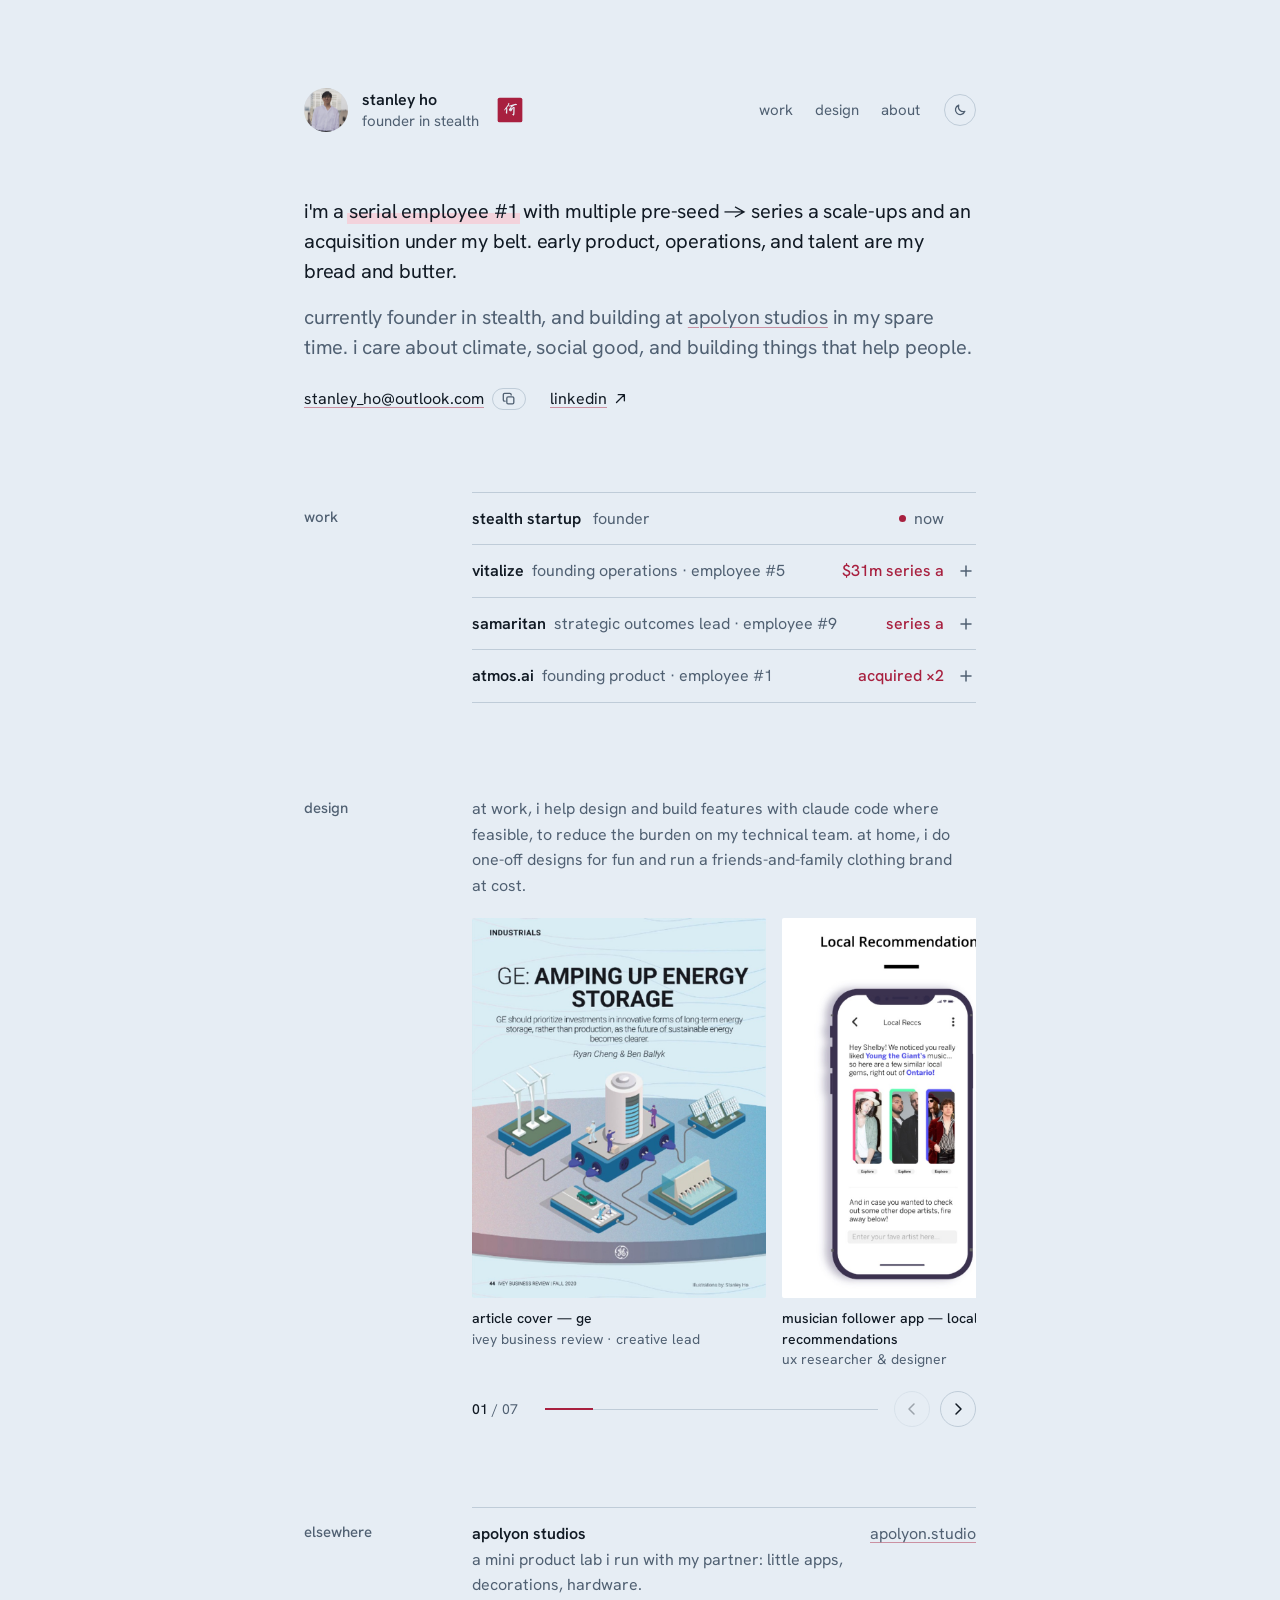
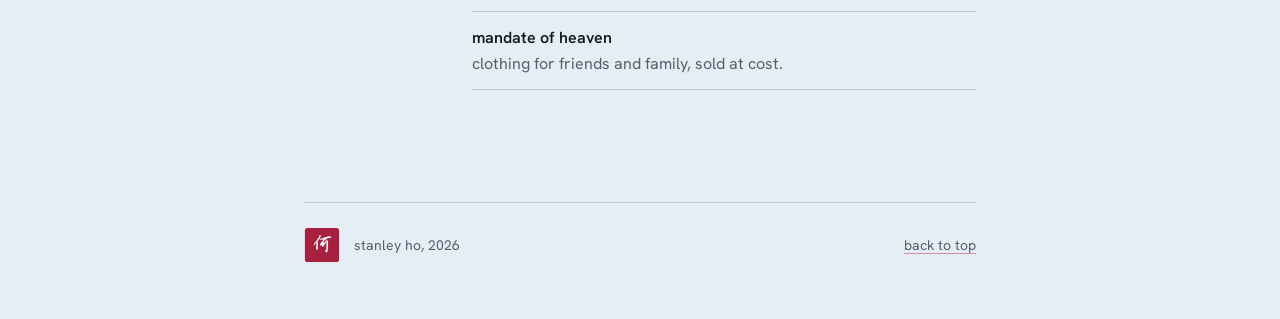
==== commit 2db90079: "Redesign site: single-column layout, Mist + crimson palette, lowercase voice - Rebuild index and abo" ====
--- a/index.html
+++ b/index.html
@@ -10,644 +10,162 @@
     gtag('config', 'UA-158662780-1');
   </script>
 
+  <script>
+    try { var t = localStorage.getItem('theme'); if (t === 'light' || t === 'dark') document.documentElement.dataset.theme = t; } catch (e) {}
+    document.documentElement.classList.add('no-transition'); requestAnimationFrame(function () { requestAnimationFrame(function () { document.documentElement.classList.remove('no-transition'); }); });
+  </script>
   <meta charset="utf-8">
-  <title>Stanley Ho</title>
+  <title>stanley ho</title>
   <meta name="viewport" content="width=device-width, initial-scale=1">
-  <meta name="description" content="Stanley Ho — Early Stage Startup & Product Operator">
-  <link rel="icon" href="assets/img/logo/favicon-1.png">
+  <meta name="description" content="stanley ho — early-stage operator and founder. serial employee #1 across pre-seed to series a startups.">
+  <meta name="theme-color" content="#e6edf4" media="(prefers-color-scheme: light)">
+  <meta name="theme-color" content="#0c131c" media="(prefers-color-scheme: dark)">
+  <link rel="icon" href="assets/img/logo/seal-64.png" sizes="64x64" type="image/png">
+  <link rel="apple-touch-icon" href="assets/img/logo/seal-180.png">
 
-  <!-- Open Graph -->
-  <meta property="og:title" content="Stanley Ho">
-  <meta property="og:description" content="Early Stage Startup & Product Operator">
+  <meta property="og:title" content="stanley ho">
+  <meta property="og:description" content="early-stage operator and founder. serial employee #1 across pre-seed to series a startups.">
   <meta property="og:image" content="https://stanleyho.me/assets/img/og-image.png">
   <meta property="og:url" content="https://stanleyho.me">
   <meta property="og:type" content="website">
   <meta name="twitter:card" content="summary_large_image">
   <meta name="twitter:image" content="https://stanleyho.me/assets/img/og-image.png">
 
-  <!-- Fonts -->
   <link rel="preconnect" href="https://fonts.googleapis.com">
   <link rel="preconnect" href="https://fonts.gstatic.com" crossorigin>
-  <link href="https://fonts.googleapis.com/css2?family=Cormorant+Garamond:wght@300;400;500;600&family=Inter:wght@300;400;500&display=swap" rel="stylesheet">
-  <link href="https://fonts.googleapis.com/css2?family=Noto+Serif+SC:wght@300&text=%E4%BD%95&display=swap" rel="stylesheet">
+  <link href="https://fonts.googleapis.com/css2?family=Hanken+Grotesk:wght@400;500;600&display=swap" rel="stylesheet">
+  <link href="https://fonts.googleapis.com/css2?family=Zhi+Mang+Xing&text=%E4%BD%95&display=swap" rel="stylesheet">
+  <link rel="stylesheet" href="assets/css/site.css">
+</head>
+<body>
+  <a class="skip" href="#main">Skip to content</a>
+  <div class="page">
 
-  <!-- Icons -->
-  <link rel="stylesheet" href="assets/css/themify-icons.css">
-  <!-- lightbox.css loaded lazily when portfolio section is reached -->
+    <header class="site-header">
+      <img class="avatar" src="assets/img/about/headshot.jpg" alt="" width="44" height="44">
+      <div class="who"><a href="/">Stanley Ho</a><span>Founder in stealth</span></div>
+      <svg class="seal mark" viewBox="0 0 40 40" aria-hidden="true"><rect x="1" y="1" width="38" height="38" rx="3" fill="currentColor"/><text x="20" y="29" text-anchor="middle" font-size="26" style="fill:var(--bg)">何</text></svg>
+      <nav class="site-nav" aria-label="Primary">
+        <a href="#work">Work</a>
+        <a href="#design">Design</a>
+        <a href="about.html">About</a>
+        <button class="theme" type="button" aria-label="Switch to dark mode" title="Toggle light / dark"><svg class="icon sun" viewBox="0 0 16 16" aria-hidden="true"><circle cx="8" cy="8" r="3"/><path d="M8 1v1.5M8 13.5V15M1 8h1.5M13.5 8H15M3 3l1 1M12 12l1 1M3 13l1-1M12 4l1-1"/></svg><svg class="icon moon" viewBox="0 0 16 16" aria-hidden="true"><path d="M13.5 9.5A5.5 5.5 0 0 1 6.5 2.5a5.5 5.5 0 1 0 7 7Z"/></svg></button>
+      </nav>
+    </header>
 
-  <!-- Main styles -->
-  <link rel="stylesheet" href="assets/css/style.css">
-</head>
+    <main id="main">
+      <p class="intro">I'm a <mark>serial employee #1</mark> with multiple pre-seed → Series A scale-ups and an acquisition under my belt. Early product, operations, and talent are my bread and butter.</p>
+      <p class="intro"><span class="quiet">Currently founder in stealth, and building at <a href="https://apolyon.studio" target="_blank" rel="noopener">Apolyon Studios</a> in my spare time. I care about climate, social good, and building things that help people.</span></p>
 
-<body>
-
-  <!-- Ambient background -->
-  <div class="bg-canvas" aria-hidden="true">
-    <div class="bg-blob"></div>
-    <div class="bg-blob"></div>
-    <div class="bg-blob"></div>
-  </div>
-
-  <!-- ============================================================
-       NAV
-       ============================================================ -->
-  <nav id="main-nav">
-    <div class="nav-inner">
-      <a href="#" class="nav-logo">何</a>
-      <button class="nav-toggle" id="navToggle" aria-label="Toggle menu">
-        <span></span><span></span><span></span>
-      </button>
-      <ul class="nav-links" id="navLinks">
-        <li><a href="#operator">Work</a></li>
-        <li><a href="#design">Design</a></li>
-        <li><a href="about.html">About</a></li>
-        <li><a href="https://www.linkedin.com/in/stanleyyenho/" target="_blank" rel="noopener">LinkedIn</a></li>
-      </ul>
-    </div>
-  </nav>
-
-  <!-- ============================================================
-       HERO
-       ============================================================ -->
-  <section id="hero">
-    <div class="section-inner hero-inner">
-      <p class="hero-eyebrow">Hi there! I'm</p>
-      <h1 class="hero-name">Stanley Ho</h1>
-      <p class="hero-bio">
-        Currently <strong>Founder</strong></a> in Stealth; building stuff at <a href="https://apolyon.studio" target="_blank" rel="noopener"><strong>Apolyon Studios</strong></a> in my spare time.
-        <br><br> I care about climate, social good, and building things that help people.
-      </p>
-      <div class="hero-links">
-        <a href="https://www.linkedin.com/in/stanleyyenho/" target="_blank" rel="noopener" class="icon-link" aria-label="LinkedIn">
-          <span class="ti-linkedin"></span>
-        </a>
-        <a href="mailto:stanley_ho@outlook.com" class="icon-link" aria-label="Email">
-          <span class="ti-email"></span>
-        </a>
-      </div>
-      <div class="hero-photo">
-        <img src="assets/img/about/headshot.jpg" alt="Stanley Ho">
-      </div>
-    </div>
-
-  <!-- Scroll hint -->
-  <div class="scroll-hint">
-    <a href="#operator" class="scroll-hint-link" aria-label="Scroll to next section">
-      <div class="scroll-chevrons">
-        <span class="chevron"></span>
-        <span class="chevron"></span>
-        <span class="chevron"></span>
-      </div>
-      <span class="scroll-label">Next</span>
-    </a>
-  </div>
-
-  </section>
-
-  <!-- ============================================================
-       OPERATOR / PM SECTION
-       ============================================================ -->
-  <section id="operator">
-    <div class="section-inner">
-      <div class="section-header">
-        <span class="section-label">Work</span>
-        <h2 class="section-title">Operations &amp; Product</h2>
-        <p class="section-desc">
-          <!-- Replace this with a short 1–2 sentence description of your PM/operator work. -->
-          I'm a serial employee #1 with multiple pre-seed -> series A scale-ups + an acquisition under my belt. Early product, operations, and talent are my bread and butter.
-        </p>
+      <div class="reach">
+        <span class="mail"><a href="mailto:stanley_ho@outlook.com">stanley_ho@outlook.com</a> <button class="copy" type="button" data-copy="stanley_ho@outlook.com" aria-label="copy email address" title="copy email"><svg class="icon i-copy" viewBox="0 0 16 16" aria-hidden="true"><rect x="5.5" y="5.5" width="8" height="8" rx="1.5"/><path d="M10.5 3.5v-.5A1.5 1.5 0 0 0 9 1.5H3A1.5 1.5 0 0 0 1.5 3v6A1.5 1.5 0 0 0 3 10.5h.5"/></svg><svg class="icon i-done" viewBox="0 0 16 16" aria-hidden="true"><path d="m3 8.5 3 3 7-7"/></svg></button></span>
+        <a href="https://www.linkedin.com/in/stanleyyenho/" target="_blank" rel="noopener">LinkedIn <svg class="icon" viewBox="0 0 16 16" aria-hidden="true"><path d="M6 3h7v7M13 3 4 12"/></svg></a>
       </div>
 
-      <div class="work-grid">
+      <section class="section" id="work" aria-labelledby="work-h">
+        <h2 id="work-h">Work</h2>
+        <div class="body">
+          <div class="ledger">
+            <div class="item now">
+              <div><span class="co">Stealth startup</span> <span class="title">Founder</span></div>
+              <span class="aside"><i class="live" aria-hidden="true"></i>Now</span>
+            </div>
 
-        <!-- Card 1: Current role -->
-        <div class="work-card">
-          <div class="work-card-meta">
-			<span class="work-card-label">Founding Operations</span>
-            <div class="work-card-title-row">
-              <img src="assets/img/work/vitalize logo.png" alt="Vitalize" class="work-card-logo">
-              <span class="work-card-company">Vitalize</span>
-            </div>
+            <details class="role" id="vitalize">
+              <summary>
+                <span><span class="co">Vitalize</span><span class="title">Founding Operations <span class="emp"><span class="sep">· </span>Employee #5</span></span></span>
+                <span class="fig">$31M Series A</span>
+                <svg class="icon toggle" viewBox="0 0 12 12" aria-hidden="true"><path d="M6 1v10M1 6h10"/></svg>
+              </summary>
+              <div class="story">
+                <p class="meta">Healthtech</p>
+                <p>I joined Vitalize at barebones MVP + one customer; I helped complete our v1 product and then led end-to-end enterprise healthtech deployments at our 2nd, 3rd, 4th, 6th, 7th, and 9th customers. Was directly responsible for generating 7-figures in live ARR in under a year, landing us a $31M Series A.</p>
+                <a class="out" href="https://vitalize.care" target="_blank" rel="noopener">vitalize.care <svg class="icon" viewBox="0 0 16 16" aria-hidden="true"><path d="M6 3h7v7M13 3 4 12"/></svg></a>
+              </div>
+            </details>
+
+            <details class="role" id="samaritan">
+              <summary>
+                <span><span class="co">Samaritan</span><span class="title">Strategic Outcomes Lead <span class="emp"><span class="sep">· </span>Employee #9</span></span></span>
+                <span class="fig">Series A</span>
+                <svg class="icon toggle" viewBox="0 0 12 12" aria-hidden="true"><path d="M6 1v10M1 6h10"/></svg>
+              </summary>
+              <div class="story">
+                <p class="meta">Social care</p>
+                <p>At Samaritan, I saved 6 figures in salaries by automating 75% of new customer success workflows; I then raised 6-figures in charitable fundraising from foundations + HNWIs to support our users. My work extended our runway just long enough to close a private Series A and scale our team to 30+ FTEs.</p>
+                <a class="out" href="https://samaritan.city" target="_blank" rel="noopener">samaritan.city <svg class="icon" viewBox="0 0 16 16" aria-hidden="true"><path d="M6 3h7v7M13 3 4 12"/></svg></a>
+              </div>
+            </details>
+
+            <details class="role" id="atmos">
+              <summary>
+                <span><span class="co">Atmos.ai</span><span class="title">Founding Product <span class="emp"><span class="sep">· </span>Employee #1</span></span></span>
+                <span class="fig">Acquired ×2</span>
+                <svg class="icon toggle" viewBox="0 0 12 12" aria-hidden="true"><path d="M6 1v10M1 6h10"/></svg>
+              </summary>
+              <div class="story">
+                <p class="meta">Climatetech</p>
+                <p>I joined Atmos at zero; no product, no team, fundraising incomplete. I built the deck that got us a $2M seed round, defined our ICP and made our first sale, then built + defined our v1 product for said ICP. We were acquired by WAP Sustainability ($21M ARR), then by SLR Consulting ($600M ARR).</p>
+                <a class="out" href="https://www.slrconsulting.com/" target="_blank" rel="noopener">slrconsulting.com <svg class="icon" viewBox="0 0 16 16" aria-hidden="true"><path d="M6 3h7v7M13 3 4 12"/></svg></a>
+              </div>
+            </details>
           </div>
-          <p class="work-card-desc">
-            <!-- Describe what you built, key operational problems you solved, and measurable impact. -->
-           <i>Healthtech; Employee #5</i> <br><br>
-			I joined Vitalize at barebones MVP + one customer; I helped complete our v1 product and then led end-to-end enterprise healthtech deployments at our 2nd, 3rd, 4th, 6th, 7th, and 9th customers. Was directly responsible for generating 7-figures in live ARR in under a year, landing us a $25M Series A. 
+        </div>
+      </section>
 
-          </p>
-          <a href="https://vitalize.care" class="work-card-link" target="_blank" rel="noopener">vitalize.care →</a>
-        </div>
-
-        <!-- Card 2: Template -->
-        <div class="work-card">
-          <div class="work-card-meta">
-            <span class="work-card-label">Strategic Outcomes Lead</span>
-            <div class="work-card-title-row">
-              <img src="assets/img/work/samaritan logo.png" alt="Samaritan" class="work-card-logo">
-              <span class="work-card-company">Samaritan</span>
-            </div>
-          </div>
-          <p class="work-card-desc">
-            <i>Social Care; Employee #9</i> <br><br>
-			At Samaritan, I saved 6 figures in salaries by automating 75% of new customer success workflows; I then raised 6-figures in charitable fundraising from foundations + HNWIs to support our users. My work extended our runway just long enough to close a private Series A and scale our team to 30+ FTEs.
-          </p>
-          <a href="https://samaritan.city" class="work-card-link">samaritan.city →</a>
-        </div>
-
-        <!-- Card 3: Template -->
-        <div class="work-card">
-          <div class="work-card-meta">
-            <span class="work-card-label">Founding Product</span>
-            <div class="work-card-title-row">
-              <img src="assets/img/work/atmos.ai logo.png" alt="Atmos.ai" class="work-card-logo">
-              <span class="work-card-company">Atmos.ai</span>
-            </div>
-          </div>
-          <p class="work-card-desc">
-             <i>Climatetech; Employee #1</i> <br> <br>
-			I joined Atmos at zero; no product, no team, fundraising incomplete. I built the deck that got us a $2M seed round, defined our ICP and made our first sale, then built + defined our v1 product for said ICP. We were acquired by WAP Sustainability ($21M ARR), then by SLR Consulting ($600M ARR).
-          </p>
-          <a href="https://www.slrconsulting.com/" class="work-card-link">atmos.ai →</a>
-        </div>
-
-      </div><!-- /.work-grid -->
-    </div>
-
-  <!-- Scroll hint -->
-  <div class="scroll-hint">
-    <a href="#design" class="scroll-hint-link" aria-label="Scroll to next section">
-      <div class="scroll-chevrons">
-        <span class="chevron"></span>
-        <span class="chevron"></span>
-        <span class="chevron"></span>
-      </div>
-      <span class="scroll-label">Next</span>
-    </a>
-  </div>
-
-  </section>
-
-  <!-- ============================================================
-       DESIGN / PORTFOLIO SECTION
-       ============================================================ -->
-  <section id="design">
-    <div class="section-inner">
-      <div class="section-header">
-        <span class="section-label">Design</span>
-        <h2 class="section-title">Portfolio</h2>
-		<p class="section-desc">
-          <!-- Replace this with a short 1–2 sentence description of your PM/operator work. -->
-          At work, I try to help design + Claude Code features where feasible, to reduce the burden on my technical team. <br><br> At home, I do one-off designs for fun, and run a friends-and-family clothing brand at cost for creative fulfillment :)
-        </p>
-      </div>
-
-      <!-- Filter buttons -->
-      <div id="filters" class="filter-buttons">
-        <button class="filter-btn active" data-filter="*">All <span>23</span></button>
-        <button class="filter-btn" data-filter=".ibr">Ivey Business Review <span>4</span></button>
-        <button class="filter-btn" data-filter=".pm">Product Mockups <span>7</span></button>
-        <button class="filter-btn" data-filter=".pfc">Social Enterprises <span>6</span></button>
-        <button class="filter-btn" data-filter=".sd">Slide Decks &amp; Reports <span>3</span></button>
-        <button class="filter-btn" data-filter=".moh">Fashion <span>3</span></button>
-      </div>
-
-      <!-- Portfolio grid — Isotope manages layout -->
-      <div id="portfolio-grid">
-        <div class="grid-sizer"></div>
-
-        <!-- Ivey Business Review -->
-        <div class="port-item ibr">
-          <div class="port-item-inner">
-            <img loading="lazy" src="assets/img/portfolio/port-1.jpg" alt="Article Cover - GE">
-            <div class="port-overlay">
-              <a href="assets/img/portfolio/port-1.jpg" data-lightbox="portfolio" data-title="Article Cover — GE · Ivey Business Review" class="port-action"><span class="ti-fullscreen"></span></a>
-              <div class="port-info">
-                <h3>Article Cover — GE</h3>
-                <p>Ivey Business Review · Creative Lead</p>
-              </div>
+      <section class="section" id="design" aria-labelledby="design-h">
+        <h2 id="design-h">Design</h2>
+        <div class="body">
+          <p class="lead">At work, I help design and build features with Claude Code where feasible, to reduce the burden on my technical team. At home, I do one-off designs for fun and run a friends-and-family clothing brand at cost.</p>
+          <div class="reel" aria-roledescription="carousel" aria-label="Selected design work">
+            <ul class="track" tabindex="0">
+            <li class="card"><button class="art" type="button" data-full="assets/img/portfolio/large/port-1.jpg" data-title="Article cover — GE" data-role="Ivey Business Review · Creative Lead" aria-label="View Article cover — GE larger"><img src="assets/img/portfolio/reel/port-1.jpg" alt="Article cover — GE" width="850" height="1100" loading="eager" decoding="async"></button><p class="cap"><b>Article cover — GE</b><span>Ivey Business Review · Creative Lead</span></p></li>
+            <li class="card"><button class="art" type="button" data-full="assets/img/portfolio/large/port-22.jpg" style="--fill:#fff" data-title="Musician follower app — local recommendations" data-role="UX Researcher &amp; Designer" aria-label="View Musician follower app — local recommendations larger"><img src="assets/img/portfolio/reel/port-22.jpg" alt="Musician follower app — local recommendations" width="584" height="1100" loading="lazy" decoding="async"></button><p class="cap"><b>Musician follower app — local recommendations</b><span>UX Researcher &amp; Designer</span></p></li>
+            <li class="card"><a class="art" href="https://drive.google.com/file/d/1o6-X_nhbYIaM70tofsR7CjVe9PKndJMQ/view" target="_blank" rel="noopener" aria-label="Reigning Supreme: a brand analysis (opens in Google Drive)"><img src="assets/img/portfolio/reel/port-15.jpg" alt="Reigning Supreme: a brand analysis" width="1100" height="618" loading="eager" decoding="async"><span class="ext"><svg class="icon" viewBox="0 0 16 16" aria-hidden="true"><path d="M6 3h7v7M13 3 4 12"/></svg></span></a><p class="cap"><b>Reigning Supreme: a brand analysis</b><span>Slide deck · Opens in Google Drive</span></p></li>
+            <li class="card"><button class="art" type="button" data-full="assets/img/portfolio/large/port-23.jpg" data-title="Automated physio check-up prototype" data-role="UX Researcher &amp; Designer" aria-label="View Automated physio check-up prototype larger"><img src="assets/img/portfolio/reel/port-23.jpg" alt="Automated physio check-up prototype" width="1100" height="847" loading="lazy" decoding="async"></button><p class="cap"><b>Automated physio check-up prototype</b><span>UX Researcher &amp; Designer</span></p></li>
+            <li class="card"><button class="art" type="button" data-full="assets/img/portfolio/large/port-8.jpg" data-title="Thank You Volunteers" data-role="Pledges for Change · Media Director" aria-label="View Thank You Volunteers larger"><img src="assets/img/portfolio/reel/port-8.jpg" alt="Thank You Volunteers" width="1100" height="1098" loading="lazy" decoding="async"></button><p class="cap"><b>Thank You Volunteers</b><span>Pledges for Change · Media Director</span></p></li>
+            <li class="card"><a class="art" href="https://drive.google.com/file/d/1MTR174oIEGdz7Ad1Db15Tjcx_Pzdw1mi/view" target="_blank" rel="noopener" aria-label="Chop Value impact report (opens in Google Drive)"><img src="assets/img/portfolio/reel/port-16.jpg" alt="Chop Value impact report" width="850" height="1100" loading="lazy" decoding="async"><span class="ext"><svg class="icon" viewBox="0 0 16 16" aria-hidden="true"><path d="M6 3h7v7M13 3 4 12"/></svg></span></a><p class="cap"><b>Chop Value impact report</b><span>Report · Opens in Google Drive</span></p></li>
+            <li class="card"><button class="art" type="button" data-full="assets/img/portfolio/large/port-11.jpg" data-title="Hoodie back — Sun Wukong" data-role="Mandate of Heaven · Founder &amp; Creative Director" aria-label="View Hoodie back — Sun Wukong larger"><img src="assets/img/portfolio/reel/port-11.jpg" alt="Hoodie back — Sun Wukong" width="872" height="1100" loading="lazy" decoding="async"></button><p class="cap"><b>Hoodie back — Sun Wukong</b><span>Mandate of Heaven · Founder &amp; Creative Director</span></p></li>
+            </ul>
+            <div class="reel-bar">
+              <span class="count" aria-live="polite"><b>01</b> / 07</span>
+              <span class="progress" aria-hidden="true"><i></i></span>
+              <button type="button" class="nav-btn" data-reel="prev" aria-label="Previous piece"><svg class="icon" viewBox="0 0 16 16" aria-hidden="true"><path d="M10 3 5 8l5 5"/></svg></button>
+              <button type="button" class="nav-btn" data-reel="next" aria-label="Next piece"><svg class="icon" viewBox="0 0 16 16" aria-hidden="true"><path d="m6 3 5 5-5 5"/></svg></button>
             </div>
           </div>
         </div>
+      </section>
 
-        <div class="port-item ibr">
-          <div class="port-item-inner">
-            <img loading="lazy" src="assets/img/portfolio/port-2.jpg" alt="Article Cover - Ovintiv">
-            <div class="port-overlay">
-              <a href="assets/img/portfolio/port-2.jpg" data-lightbox="portfolio" data-title="Article Cover — Ovintiv · Ivey Business Review" class="port-action"><span class="ti-fullscreen"></span></a>
-              <div class="port-info">
-                <h3>Article Cover — Ovintiv</h3>
-                <p>Ivey Business Review · Creative Lead</p>
-              </div>
-            </div>
+      <section class="section" id="elsewhere" aria-labelledby="elsewhere-h">
+        <h2 id="elsewhere-h">Elsewhere</h2>
+        <div class="body">
+          <div class="items">
+            <div class="item"><div><span class="co">Apolyon Studios</span><p>A mini product lab I run with my partner: little apps, decorations, hardware.</p></div><a class="aside" href="https://apolyon.studio" target="_blank" rel="noopener">apolyon.studio</a></div>
+            <div class="item"><div><span class="co">Mandate of Heaven</span><p>Clothing for friends and family, sold at cost.</p></div></div>
           </div>
         </div>
+      </section>
+    </main>
 
-        <div class="port-item ibr">
-          <div class="port-item-inner">
-            <img loading="lazy" src="assets/img/portfolio/port-3.jpg" alt="Article Cover - TC Energy">
-            <div class="port-overlay">
-              <a href="assets/img/portfolio/port-3.jpg" data-lightbox="portfolio" data-title="Article Cover — TC Energy · Ivey Business Review" class="port-action"><span class="ti-fullscreen"></span></a>
-              <div class="port-info">
-                <h3>Article Cover — TC Energy</h3>
-                <p>Ivey Business Review · Creative Lead</p>
-              </div>
-            </div>
-          </div>
-        </div>
+    <footer class="site-footer">
+      <svg class="seal" viewBox="0 0 40 40" role="img" aria-label="何 — Ho"><rect x="1" y="1" width="38" height="38" rx="3" fill="currentColor"/><text x="20" y="29" text-anchor="middle" font-size="26" style="fill:var(--bg)">何</text></svg>
+      <span>Stanley Ho, 2026</span>
+      <a class="top" href="#main">Back to top</a>
+    </footer>
+  </div>
 
-        <div class="port-item ibr">
-          <div class="port-item-inner">
-            <img loading="lazy" src="assets/img/portfolio/port-4.jpg" alt="Article Cover - TJMaxx">
-            <div class="port-overlay">
-              <a href="assets/img/portfolio/port-4.jpg" data-lightbox="portfolio" data-title="Article Cover — TJMaxx · Ivey Business Review" class="port-action"><span class="ti-fullscreen"></span></a>
-              <div class="port-info">
-                <h3>Article Cover — TJMaxx</h3>
-                <p>Ivey Business Review · Creative Lead</p>
-              </div>
-            </div>
-          </div>
-        </div>
+  <dialog class="viewer" id="viewer" aria-label="Design viewer">
+    <figure></figure>
+    <div class="bar">
+      <div class="t"><b></b><span></span></div>
+      <span class="count"></span>
+      <button type="button" data-prev aria-label="Previous"><svg class="icon" viewBox="0 0 16 16" aria-hidden="true"><path d="M10 3 5 8l5 5"/></svg></button>
+      <button type="button" data-next aria-label="Next"><svg class="icon" viewBox="0 0 16 16" aria-hidden="true"><path d="m6 3 5 5-5 5"/></svg></button>
+      <button type="button" data-close aria-label="Close"><svg class="icon" viewBox="0 0 16 16" aria-hidden="true"><path d="m4 4 8 8M12 4l-8 8"/></svg></button>
+    </div>
+  </dialog>
 
-        <!-- Product Mockups -->
-        <div class="port-item pm">
-          <div class="port-item-inner">
-            <img loading="lazy" src="assets/img/portfolio/port-17.png" alt="Musician Follower App User Journeys">
-            <div class="port-overlay">
-              <a href="assets/img/portfolio/port-17.png" data-lightbox="portfolio" data-title="Musician Follower App User Journeys · UX Researcher &amp; Designer" class="port-action"><span class="ti-fullscreen"></span></a>
-              <div class="port-info">
-                <h3>Musician Follower App User Journeys</h3>
-                <p>UX Researcher &amp; Designer</p>
-              </div>
-            </div>
-          </div>
-        </div>
-
-        <div class="port-item pm">
-          <div class="port-item-inner">
-            <img loading="lazy" src="assets/img/portfolio/port-18.png" alt="Musician Follower App User Journeys">
-            <div class="port-overlay">
-              <a href="assets/img/portfolio/port-18.png" data-lightbox="portfolio" data-title="Musician Follower App User Journeys · UX Researcher &amp; Designer" class="port-action"><span class="ti-fullscreen"></span></a>
-              <div class="port-info">
-                <h3>Musician Follower App User Journeys</h3>
-                <p>UX Researcher &amp; Designer</p>
-              </div>
-            </div>
-          </div>
-        </div>
-
-        <div class="port-item pm">
-          <div class="port-item-inner">
-            <img loading="lazy" src="assets/img/portfolio/port-19.png" alt="Musician Follower App User Journeys">
-            <div class="port-overlay">
-              <a href="assets/img/portfolio/port-19.png" data-lightbox="portfolio" data-title="Musician Follower App User Journeys · UX Researcher &amp; Designer" class="port-action"><span class="ti-fullscreen"></span></a>
-              <div class="port-info">
-                <h3>Musician Follower App User Journeys</h3>
-                <p>UX Researcher &amp; Designer</p>
-              </div>
-            </div>
-          </div>
-        </div>
-
-        <div class="port-item pm">
-          <div class="port-item-inner">
-            <img loading="lazy" src="assets/img/portfolio/port-20.png" alt="Musician Follower App Mockups">
-            <div class="port-overlay">
-              <a href="assets/img/portfolio/port-20.png" data-lightbox="portfolio" data-title="Musician Follower App Mockups · UX Researcher &amp; Designer" class="port-action"><span class="ti-fullscreen"></span></a>
-              <div class="port-info">
-                <h3>Musician Follower App Mockups</h3>
-                <p>UX Researcher &amp; Designer</p>
-              </div>
-            </div>
-          </div>
-        </div>
-
-        <div class="port-item pm">
-          <div class="port-item-inner">
-            <img loading="lazy" src="assets/img/portfolio/port-21.png" alt="Musician Follower App Mockups">
-            <div class="port-overlay">
-              <a href="assets/img/portfolio/port-21.png" data-lightbox="portfolio" data-title="Musician Follower App Mockups · UX Researcher &amp; Designer" class="port-action"><span class="ti-fullscreen"></span></a>
-              <div class="port-info">
-                <h3>Musician Follower App Mockups</h3>
-                <p>UX Researcher &amp; Designer</p>
-              </div>
-            </div>
-          </div>
-        </div>
-
-        <div class="port-item pm">
-          <div class="port-item-inner">
-            <img loading="lazy" src="assets/img/portfolio/port-22.png" alt="Musician Follower App Mockups">
-            <div class="port-overlay">
-              <a href="assets/img/portfolio/port-22.png" data-lightbox="portfolio" data-title="Musician Follower App Mockups · UX Researcher &amp; Designer" class="port-action"><span class="ti-fullscreen"></span></a>
-              <div class="port-info">
-                <h3>Musician Follower App Mockups</h3>
-                <p>UX Researcher &amp; Designer</p>
-              </div>
-            </div>
-          </div>
-        </div>
-
-        <div class="port-item pm">
-          <div class="port-item-inner">
-            <img loading="lazy" src="assets/img/portfolio/port-23.png" alt="Musician Follower App Mockups">
-            <div class="port-overlay">
-              <a href="assets/img/portfolio/port-23.png" data-lightbox="portfolio" data-title="Musician Follower App Mockups · UX Researcher &amp; Designer" class="port-action"><span class="ti-fullscreen"></span></a>
-              <div class="port-info">
-                <h3>Musician Follower App Mockups</h3>
-                <p>UX Researcher &amp; Designer</p>
-              </div>
-            </div>
-          </div>
-        </div>
-
-        <!-- Social Enterprises / Pledges for Change -->
-        <div class="port-item pfc">
-          <div class="port-item-inner">
-            <img loading="lazy" src="assets/img/portfolio/port-5.jpg" alt="Family Day Post">
-            <div class="port-overlay">
-              <a href="assets/img/portfolio/port-5.jpg" data-lightbox="portfolio" data-title="Family Day Post · Pledges for Change" class="port-action"><span class="ti-fullscreen"></span></a>
-              <div class="port-info">
-                <h3>Family Day Post</h3>
-                <p>Pledges for Change · Media Director</p>
-              </div>
-            </div>
-          </div>
-        </div>
-
-        <div class="port-item pfc">
-          <div class="port-item-inner">
-            <img loading="lazy" src="assets/img/portfolio/port-6.jpg" alt="Volunteer from Home Media Blast">
-            <div class="port-overlay">
-              <a href="assets/img/portfolio/port-6.jpg" data-lightbox="portfolio" data-title="Volunteer from Home Media Blast · Pledges for Change" class="port-action"><span class="ti-fullscreen"></span></a>
-              <div class="port-info">
-                <h3>Volunteer from Home Media Blast</h3>
-                <p>Pledges for Change · Media Director</p>
-              </div>
-            </div>
-          </div>
-        </div>
-
-        <div class="port-item pfc">
-          <div class="port-item-inner">
-            <img loading="lazy" src="assets/img/portfolio/port-7.jpg" alt="Virtual Volunteering Recruiting Post">
-            <div class="port-overlay">
-              <a href="assets/img/portfolio/port-7.jpg" data-lightbox="portfolio" data-title="Virtual Volunteering Recruiting Post · Pledges for Change" class="port-action"><span class="ti-fullscreen"></span></a>
-              <div class="port-info">
-                <h3>Virtual Volunteering Recruiting Post</h3>
-                <p>Pledges for Change · Media Director</p>
-              </div>
-            </div>
-          </div>
-        </div>
-
-        <div class="port-item pfc">
-          <div class="port-item-inner">
-            <img loading="lazy" src="assets/img/portfolio/port-8.jpg" alt="Volunteer Thank You Post">
-            <div class="port-overlay">
-              <a href="assets/img/portfolio/port-8.jpg" data-lightbox="portfolio" data-title="Volunteer Thank You Post · Pledges for Change" class="port-action"><span class="ti-fullscreen"></span></a>
-              <div class="port-info">
-                <h3>Volunteer Thank You Post</h3>
-                <p>Pledges for Change · Media Director</p>
-              </div>
-            </div>
-          </div>
-        </div>
-
-        <div class="port-item pfc">
-          <div class="port-item-inner">
-            <img loading="lazy" src="assets/img/portfolio/port-9.jpg" alt="Local Volunteering Resource Blast">
-            <div class="port-overlay">
-              <a href="assets/img/portfolio/port-9.jpg" data-lightbox="portfolio" data-title="Local Volunteering Resource Blast · Pledges for Change" class="port-action"><span class="ti-fullscreen"></span></a>
-              <div class="port-info">
-                <h3>Local Volunteering Resource Blast</h3>
-                <p>Pledges for Change · Media Director</p>
-              </div>
-            </div>
-          </div>
-        </div>
-
-        <div class="port-item pfc">
-          <div class="port-item-inner">
-            <img loading="lazy" src="assets/img/portfolio/port-10.jpg" alt="Operating Model Investor Graphic">
-            <div class="port-overlay">
-              <a href="assets/img/portfolio/port-10.jpg" data-lightbox="portfolio" data-title="Operating Model Investor Graphic · Pledges for Change" class="port-action"><span class="ti-fullscreen"></span></a>
-              <div class="port-info">
-                <h3>Operating Model Investor Graphic</h3>
-                <p>Pledges for Change · Media Director</p>
-              </div>
-            </div>
-          </div>
-        </div>
-
-        <!-- Slide Decks & Reports -->
-        <div class="port-item sd">
-          <div class="port-item-inner">
-            <img loading="lazy" src="assets/img/portfolio/port-14.jpg" alt="Slide Deck & Report">
-            <div class="port-overlay">
-              <a href="https://drive.google.com/file/d/1cgGahLaZpUyj-3H-FeqxRC37ilfUaDfF/view" target="_blank" rel="noopener" class="port-action"><span class="ti-new-window"></span></a>
-              <div class="port-info">
-                <h3>Slide Deck &amp; Report</h3>
-                <p>Open in Google Drive</p>
-              </div>
-            </div>
-          </div>
-        </div>
-
-        <div class="port-item sd">
-          <div class="port-item-inner">
-            <img loading="lazy" src="assets/img/portfolio/port-15.jpg" alt="Slide Deck & Report">
-            <div class="port-overlay">
-              <a href="https://drive.google.com/file/d/1o6-X_nhbYIaM70tofsR7CjVe9PKndJMQ/view" target="_blank" rel="noopener" class="port-action"><span class="ti-new-window"></span></a>
-              <div class="port-info">
-                <h3>Slide Deck &amp; Report</h3>
-                <p>Open in Google Drive</p>
-              </div>
-            </div>
-          </div>
-        </div>
-
-        <div class="port-item sd">
-          <div class="port-item-inner">
-            <img loading="lazy" src="assets/img/portfolio/port-16.jpg" alt="Slide Deck & Report">
-            <div class="port-overlay">
-              <a href="https://drive.google.com/file/d/1MTR174oIEGdz7Ad1Db15Tjcx_Pzdw1mi/view" target="_blank" rel="noopener" class="port-action"><span class="ti-new-window"></span></a>
-              <div class="port-info">
-                <h3>Slide Deck &amp; Report</h3>
-                <p>Open in Google Drive</p>
-              </div>
-            </div>
-          </div>
-        </div>
-
-        <!-- Fashion / Mandate of Heaven -->
-        <div class="port-item moh">
-          <div class="port-item-inner">
-            <img loading="lazy" src="assets/img/portfolio/port-11.png" alt="Hoodie Back Design">
-            <div class="port-overlay">
-              <a href="assets/img/portfolio/port-11.png" data-lightbox="portfolio" data-title="Hoodie Back Design · Mandate of Heaven" class="port-action"><span class="ti-fullscreen"></span></a>
-              <div class="port-info">
-                <h3>Hoodie Back Design</h3>
-                <p>Mandate of Heaven · Founder &amp; Creative Director</p>
-              </div>
-            </div>
-          </div>
-        </div>
-
-        <div class="port-item moh">
-          <div class="port-item-inner">
-            <img loading="lazy" src="assets/img/portfolio/port-12.png" alt="Hoodie Front Design">
-            <div class="port-overlay">
-              <a href="assets/img/portfolio/port-12.png" data-lightbox="portfolio" data-title="Hoodie Front Design · Mandate of Heaven" class="port-action"><span class="ti-fullscreen"></span></a>
-              <div class="port-info">
-                <h3>Hoodie Front Design</h3>
-                <p>Mandate of Heaven · Founder &amp; Creative Director</p>
-              </div>
-            </div>
-          </div>
-        </div>
-
-        <div class="port-item moh">
-          <div class="port-item-inner">
-            <img loading="lazy" src="assets/img/portfolio/port-13.png" alt="Hoodie Mockup">
-            <div class="port-overlay">
-              <a href="assets/img/portfolio/port-13.png" data-lightbox="portfolio" data-title="Hoodie Mockup · Mandate of Heaven" class="port-action"><span class="ti-fullscreen"></span></a>
-              <div class="port-info">
-                <h3>Hoodie Mockup</h3>
-                <p>Mandate of Heaven · Founder &amp; Creative Director</p>
-              </div>
-            </div>
-          </div>
-        </div>
-
-      </div><!-- /#portfolio-grid -->
-    </div>
-  </section>
-
-  <!-- ============================================================
-       FOOTER
-       ============================================================ -->
-  <footer>
-    <div class="footer-inner">
-      <div class="footer-links">
-        <a href="https://www.linkedin.com/in/stanleyyenho/" target="_blank" rel="noopener" aria-label="LinkedIn"><span class="ti-linkedin"></span></a>
-        <a href="mailto:stanley_ho@outlook.com" aria-label="Email"><span class="ti-email"></span></a>
-      </div>
-      <a href="#" class="back-to-top scroll-hint-link" aria-label="Return to top">
-        <div class="scroll-chevrons back-to-top-chevrons">
-          <span class="chevron chevron-up"></span>
-          <span class="chevron chevron-up"></span>
-          <span class="chevron chevron-up"></span>
-        </div>
-        <span class="scroll-label">Back to top</span>
-      </a>
-      <p class="footer-copy">c/o Stanley Ho &middot; 2026</p>
-    </div>
-  </footer>
-
-  <!-- ============================================================
-       SCRIPTS
-       ============================================================ -->
-  <!-- jQuery/Isotope/Lightbox loaded lazily — see lazy loader below -->
-  <script>
-    // Nav state on scroll
-    var navEl = document.getElementById('main-nav');
-    function syncNav() {
-      if (window.pageYOffset > 20) navEl.classList.add('scrolled');
-      else navEl.classList.remove('scrolled');
-    }
-    window.addEventListener('scroll', syncNav, { passive: true });
-    syncNav();
-
-    // Mobile nav toggle
-    document.getElementById('navToggle').addEventListener('click', function () {
-      document.getElementById('navLinks').classList.toggle('open');
-    });
-
-    // Close mobile nav on link click; anchors scroll natively (scroll-behavior + scroll-padding in CSS)
-    document.querySelectorAll('#navLinks a[href^="#"]').forEach(function (anchor) {
-      anchor.addEventListener('click', function () {
-        document.getElementById('navLinks').classList.remove('open');
-      });
-    });
-
-    // Scroll entrance animations
-    (function () {
-      // Mark elements for animation
-      document.querySelectorAll('.section-header, .work-card, .filter-buttons').forEach(function (el) {
-        el.classList.add('anim');
-      });
-
-      // Stagger work cards
-      document.querySelectorAll('.work-card').forEach(function (el, i) {
-        el.style.transitionDelay = (i * 0.1) + 's';
-      });
-
-      // Animate port-item-inner (not the wrapper, so Isotope layout is unaffected)
-      document.querySelectorAll('.port-item-inner').forEach(function (el, i) {
-        el.classList.add('anim');
-        el.style.transitionDelay = Math.min(i * 0.045, 0.36) + 's';
-      });
-
-      var observer = new IntersectionObserver(function (entries) {
-        entries.forEach(function (entry) {
-          if (entry.isIntersecting) {
-            entry.target.classList.add('is-visible');
-            observer.unobserve(entry.target);
-          }
-        });
-      }, { threshold: 0.12 });
-
-      document.querySelectorAll('.anim').forEach(function (el) {
-        observer.observe(el);
-      });
-    }());
-
-    // Lazy-load jQuery + Isotope + Lightbox only when design section is near
-    (function () {
-      var portfolioLoaded = false;
-      function loadPortfolio() {
-        if (portfolioLoaded) return;
-        portfolioLoaded = true;
-
-        // Lightbox CSS
-        var css = document.createElement('link');
-        css.rel = 'stylesheet';
-        css.href = 'assets/css/lightbox.css';
-        document.head.appendChild(css);
-
-        function loadScript(src, cb) {
-          var s = document.createElement('script');
-          s.src = src;
-          s.onload = cb || function () {};
-          document.body.appendChild(s);
-        }
-
-        loadScript('assets/js/jquery-2.1.4.min.js', function () {
-          loadScript('assets/js/lightbox.js');
-          loadScript('assets/js/jquery.isotope.min.js', function () {
-            var $grid = $('#portfolio-grid').isotope({
-              itemSelector: '.port-item',
-              layoutMode: 'fitRows',
-              percentPosition: true,
-              masonry: { columnWidth: '.grid-sizer' }
-            });
-            $('#filters').on('click', '.filter-btn', function () {
-              var filterValue = $(this).attr('data-filter');
-              $grid.isotope({ filter: filterValue });
-              $('.filter-btn').removeClass('active');
-              $(this).addClass('active');
-            });
-          });
-        });
-      }
-
-      var obs = new IntersectionObserver(function (entries) {
-        if (entries[0].isIntersecting) { loadPortfolio(); obs.disconnect(); }
-      }, { rootMargin: '400px' });
-      obs.observe(document.getElementById('design'));
-    }());
-
-  </script>
-
+  <script src="assets/js/site.js"></script>
 </body>
 </html>
--- a/assets/css/site.css
+++ b/assets/css/site.css
@@ -0,0 +1,498 @@
+/* stanleyho.me — one column, gutter labels, all lowercase. one colour, crimson: the seal, outcome figures, link underlines, one highlight, the "now" dot, reel progress. */
+
+:root {
+  --bg: #e6edf4;
+  --surface: #d8e1eb;
+  --text: #111a24;
+  --muted: #506072;
+  --faint: #93a2b3;
+  --rule: #bfccd8;
+  --seal: #a8203f;
+  --select: #f6d9e0;
+  --hl: #f3d3dc;
+  --scrim: rgb(230 237 244 / 0.94);
+
+  --font: "Hanken Grotesk", ui-sans-serif, system-ui, sans-serif;
+  --gutter: 136px;
+  --gap: 32px;
+  --page: 720px;
+  --ease-out: cubic-bezier(0.16, 1, 0.3, 1);
+  color-scheme: light;
+}
+
+@media (prefers-color-scheme: dark) {
+  :root:not([data-theme="light"]) {
+    --bg: #0c131c;
+    --surface: #141e2c;
+    --text: #e2e9f1;
+    --muted: #8fa0b3;
+    --faint: #4b5a6c;
+    --rule: #253243;
+    --seal: #ec6a86;
+    --select: #5a1a2a;
+    --hl: rgb(236 106 134 / 0.34);
+    --scrim: rgb(12 19 28 / 0.95);
+    color-scheme: dark;
+  }
+}
+:root[data-theme="dark"] {
+  --bg: #0c131c;
+  --surface: #141e2c;
+  --text: #e2e9f1;
+  --muted: #8fa0b3;
+  --faint: #4b5a6c;
+  --rule: #253243;
+  --seal: #ec6a86;
+  --select: #5a1a2a;
+  --hl: rgb(236 106 134 / 0.34);
+  --scrim: rgb(12 19 28 / 0.95);
+  color-scheme: dark;
+}
+
+*, *::before, *::after { box-sizing: border-box; }
+* { margin: 0; }
+
+html {
+  -webkit-text-size-adjust: 100%;
+  scroll-behavior: smooth;
+  scroll-padding-top: 32px;
+}
+
+body {
+  background: var(--bg);
+  color: var(--text);
+  font-family: var(--font);
+  font-size: 16px;
+  line-height: 1.6;
+  font-feature-settings: "ss01";
+  -webkit-font-smoothing: antialiased;
+  text-rendering: optimizeLegibility;
+  text-transform: lowercase;
+  overflow-x: clip;
+}
+
+::selection { background: var(--select); color: var(--text); }
+
+button { text-transform: inherit; }
+
+.no-transition *, .no-transition *::before, .no-transition *::after { transition: none !important; }
+
+img { display: block; max-width: 100%; }
+
+a {
+  color: inherit;
+  text-decoration-line: underline;
+  text-decoration-color: color-mix(in srgb, var(--seal) 45%, transparent);
+  text-decoration-thickness: 1px;
+  text-underline-offset: 3px;
+  transition: text-decoration-color 0.2s;
+}
+a:hover { text-decoration-color: var(--seal); }
+
+mark {
+  color: inherit;
+  background: linear-gradient(transparent 58%, var(--hl) 58%);
+  padding: 0 2px;
+  margin: 0 -2px;
+}
+
+:focus-visible {
+  outline: 2px solid var(--seal);
+  outline-offset: 3px;
+  border-radius: 2px;
+}
+
+.skip {
+  position: absolute;
+  left: 16px;
+  top: -48px;
+  background: var(--text);
+  color: var(--bg);
+  padding: 8px 12px;
+  z-index: 10;
+}
+.skip:focus { top: 16px; }
+
+/* ---------- page frame ---------- */
+
+.page {
+  max-width: var(--page);
+  margin: 0 auto;
+  padding: 88px 24px 56px;
+}
+
+.site-header {
+  display: flex;
+  align-items: center;
+  gap: 14px;
+  margin-bottom: 64px;
+}
+.site-header .avatar {
+  width: 44px;
+  height: 44px;
+  border-radius: 50%;
+  object-fit: cover;
+  object-position: 50% 18%;
+  background: var(--surface);
+}
+.site-header .seal.mark { width: 26px; height: 26px; margin-left: 4px; }
+@media (prefers-reduced-motion: no-preference) {
+  .site-header .seal.mark { animation: stamp 0.75s var(--ease-out) 0.25s both; }
+}
+.site-header .who { line-height: 1.35; }
+.site-header .who a { text-decoration: none; font-weight: 600; }
+.site-header .who span { display: block; color: var(--muted); font-size: 15px; }
+.site-nav {
+  margin-left: auto;
+  display: flex;
+  gap: 22px;
+  font-size: 15px;
+}
+.site-nav a { color: var(--muted); text-decoration: none; transition: color 0.2s; }
+.site-nav { align-items: center; }
+.site-nav a:hover, .site-nav a[aria-current="page"] { color: var(--text); }
+
+.theme .sun { display: none; }
+:root[data-theme="dark"] .theme .sun { display: block; }
+:root[data-theme="dark"] .theme .moon { display: none; }
+@media (prefers-color-scheme: dark) {
+  :root:not([data-theme="light"]) .theme .sun { display: block; }
+  :root:not([data-theme="light"]) .theme .moon { display: none; }
+}
+
+.intro {
+  font-size: 20px;
+  line-height: 1.5;
+  letter-spacing: -0.01em;
+  max-width: 34em;
+  text-wrap: pretty;
+}
+.intro + .intro { margin-top: 16px; }
+h1.intro { font-size: 26px; font-weight: 500; line-height: 1.3; letter-spacing: -0.02em; margin-bottom: 20px; }
+.intro .quiet { color: var(--muted); }
+
+.reach {
+  display: flex;
+  flex-wrap: wrap;
+  gap: 8px 24px;
+  margin-top: 24px;
+  font-size: 16px;
+}
+.reach a { display: inline-flex; align-items: center; gap: 6px; }
+.reach .mail { display: inline-flex; align-items: center; gap: 8px; }
+
+.icon { width: 14px; height: 14px; flex: none; stroke: currentColor; fill: none; stroke-width: 1.5; stroke-linecap: round; stroke-linejoin: round; }
+
+/* ---------- gutter-labelled sections ---------- */
+
+.section {
+  display: grid;
+  grid-template-columns: var(--gutter) 1fr;
+  gap: 0 var(--gap);
+  margin-top: 80px;
+}
+.section > h2 {
+  font-size: 15px;
+  font-weight: 500;
+  color: var(--muted);
+  line-height: 1.6;
+  padding-top: 13px;
+}
+.section > .body { min-width: 0; }
+.section .lead { color: var(--muted); padding-top: 13px; margin-bottom: 20px; max-width: 34em; text-wrap: pretty; }
+
+/* ---------- work ledger ---------- */
+
+.ledger { border-top: 1px solid var(--rule); }
+
+.role { border-bottom: 1px solid var(--rule); }
+.role summary {
+  list-style: none;
+  cursor: pointer;
+  display: grid;
+  grid-template-columns: 1fr auto 16px;
+  align-items: baseline;
+  gap: 16px;
+  padding: 13px 0;
+}
+.role summary::-webkit-details-marker { display: none; }
+.role .co { font-weight: 600; }
+.role .title { color: var(--muted); margin-left: 8px; }
+.role .fig {
+  color: var(--seal);
+  font-weight: 500;
+  font-variant-numeric: tabular-nums lining-nums;
+  text-align: right;
+  white-space: nowrap;
+}
+.role .toggle {
+  width: 12px;
+  height: 12px;
+  align-self: start;
+  margin-top: 7px;
+  stroke: var(--muted);
+  transition: transform 0.35s var(--ease-out), stroke 0.2s;
+}
+.role summary:hover .toggle { stroke: var(--text); }
+.role[open] .toggle { transform: rotate(45deg); }
+
+.role .story { padding: 0 0 20px; max-width: 36em; }
+.role .meta { font-size: 14px; color: var(--muted); margin-bottom: 8px; font-variant-numeric: tabular-nums; }
+.role .story p + p { margin-top: 12px; }
+.role.fold summary { grid-template-columns: 1fr 16px; }
+.role .story strong { font-weight: 600; }
+.role .story .out { margin-top: 12px; display: inline-flex; align-items: center; gap: 6px; font-size: 15px; }
+
+@supports (interpolate-size: allow-keywords) {
+  .role { interpolate-size: allow-keywords; }
+  .role::details-content {
+    block-size: 0;
+    overflow: clip;
+    opacity: 0;
+    transition: block-size 0.45s var(--ease-out), opacity 0.3s, content-visibility 0.45s allow-discrete;
+  }
+  .role[open]::details-content { block-size: auto; opacity: 1; }
+}
+
+/* ---------- design reel ---------- */
+
+.reel {
+  --reel-h: 380px;
+}
+.track {
+  display: flex;
+  gap: 16px;
+  margin: 0;
+  padding: 0 0 4px;
+  list-style: none;
+  overflow-x: auto;
+  overscroll-behavior-x: contain;
+  scroll-snap-type: x mandatory;
+  scrollbar-width: none;
+}
+.track::-webkit-scrollbar { display: none; }
+.track:focus-visible { outline-offset: 6px; }
+.card { flex: none; display: flex; flex-direction: column; min-width: 240px; scroll-snap-align: start; }
+.card .art {
+  position: relative;
+  display: block;
+  height: var(--reel-h);
+  padding: 0;
+  border: 0;
+  border-radius: 2px;
+  overflow: hidden;
+  background: var(--fill, var(--surface));
+  cursor: zoom-in;
+  display: flex;
+  justify-content: center;
+}
+.card a.art { cursor: alias; }
+.card .art img {
+  height: 100%;
+  width: auto;
+  max-width: none;
+  transition: transform 0.7s var(--ease-out);
+}
+.card .art:hover img { transform: scale(1.025); }
+.card .ext {
+  position: absolute;
+  right: 8px;
+  top: 8px;
+  width: 26px;
+  height: 26px;
+  display: grid;
+  place-items: center;
+  background: var(--bg);
+  color: var(--text);
+  border-radius: 50%;
+}
+.cap { width: 0; min-width: 100%; margin-top: 10px; font-size: 14px; line-height: 1.45; }
+.cap b { display: block; font-weight: 500; }
+.cap span { color: var(--muted); }
+
+.reel-bar {
+  display: flex;
+  align-items: center;
+  gap: 10px;
+  margin: 18px 0 0;
+  font-size: 14px;
+}
+.reel-bar .count { color: var(--muted); font-variant-numeric: tabular-nums; min-width: 4.5em; }
+.reel-bar .count b { color: var(--text); font-weight: 500; }
+.progress { position: relative; flex: 1; height: 1px; background: var(--rule); margin-right: 6px; }
+.progress i {
+  position: absolute;
+  left: 0;
+  top: -0.5px;
+  height: 2px;
+  width: var(--p, 14.3%);
+  background: var(--seal);
+  transition: width 0.4s var(--ease-out);
+}
+
+/* ---------- viewer ---------- */
+
+.viewer {
+  border: 0;
+  padding: 0;
+  max-width: none;
+  max-height: none;
+  width: 100vw;
+  height: 100dvh;
+  background: var(--scrim);
+  color: var(--text);
+}
+.viewer::backdrop { background: transparent; }
+.viewer[open] { display: grid; grid-template-rows: 1fr auto; animation: viewer-in 0.35s var(--ease-out); }
+.viewer figure { display: grid; place-items: center; padding: 32px 72px 0; min-height: 0; }
+.viewer img {
+  max-width: 100%;
+  max-height: calc(100dvh - 120px);
+  object-fit: contain;
+  box-shadow: 0 2px 6px rgb(0 0 0 / 0.08), 0 24px 48px -16px rgb(0 0 0 / 0.25);
+}
+.viewer .bar {
+  display: flex;
+  align-items: center;
+  gap: 16px;
+  padding: 20px 24px 24px;
+  font-size: 15px;
+  max-width: var(--page);
+  width: 100%;
+  margin: 0 auto;
+}
+.viewer .bar .t { flex: 1; min-width: 0; }
+.viewer .bar .t b { font-weight: 500; }
+.viewer .bar .t span { color: var(--muted); }
+.viewer .count { color: var(--muted); font-variant-numeric: tabular-nums; }
+.viewer button, .nav-btn, .theme {
+  font: inherit;
+  width: 36px;
+  height: 36px;
+  display: grid;
+  place-items: center;
+  background: none;
+  border: 1px solid var(--rule);
+  border-radius: 50%;
+  color: var(--text);
+  cursor: pointer;
+  transition: background 0.2s, border-color 0.2s;
+}
+.viewer button:hover, .nav-btn:hover, .theme:hover { background: var(--surface); border-color: var(--faint); }
+.viewer button .icon, .nav-btn .icon { width: 16px; height: 16px; }
+.nav-btn:disabled { opacity: 0.35; cursor: default; background: none; border-color: var(--rule); }
+.theme { width: 32px; height: 32px; margin-left: 2px; color: var(--muted); }
+.theme:hover { color: var(--text); }
+@keyframes viewer-in { from { opacity: 0; } }
+.viewer img.swap { animation: img-in 0.4s var(--ease-out); }
+@keyframes img-in { from { opacity: 0; transform: scale(0.985); } }
+
+/* ---------- plain lists (elsewhere, about) ---------- */
+
+.items { border-top: 1px solid var(--rule); }
+.item {
+  display: grid;
+  grid-template-columns: 1fr auto;
+  gap: 16px;
+  padding: 13px 0;
+  border-bottom: 1px solid var(--rule);
+}
+.item .co { font-weight: 600; }
+.item p { color: var(--muted); }
+.item .aside { color: var(--muted); white-space: nowrap; }
+.item.now { grid-template-columns: 1fr auto 16px; }
+.item.now .title { color: var(--muted); margin-left: 8px; }
+.item.now .aside { grid-column: 2; display: inline-flex; align-items: center; gap: 8px; }
+.live { width: 7px; height: 7px; border-radius: 50%; background: var(--seal); }
+
+.prose { max-width: 34em; }
+.prose h3 { font-size: 16px; font-weight: 600; margin-top: 32px; }
+.prose h3:first-child, .prose > p:first-child { margin-top: 13px; }
+.prose p { margin-top: 8px; text-wrap: pretty; }
+.prose p + p { margin-top: 12px; }
+.prose strong { font-weight: 600; }
+
+.photo { margin: 24px 0 8px; }
+.photo img {
+  width: 100%;
+  height: auto;
+  aspect-ratio: 16 / 10;
+  object-fit: cover;
+  object-position: 50% 84%;
+  border-radius: 2px;
+  background: var(--surface);
+}
+.photo figcaption { font-size: 14px; color: var(--muted); padding-top: 10px; }
+
+/* ---------- copy email ---------- */
+
+.copy {
+  font: inherit;
+  font-size: 14px;
+  color: var(--muted);
+  background: none;
+  border: 1px solid var(--rule);
+  border-radius: 999px;
+  padding: 3px 9px;
+  display: inline-flex;
+  align-items: center;
+  vertical-align: middle;
+  cursor: pointer;
+  transition: color 0.2s, border-color 0.2s;
+}
+.copy:hover { color: var(--text); border-color: var(--faint); }
+.copy[data-state="done"] { color: var(--text); border-color: var(--faint); }
+.copy .i-done { display: none; }
+.copy[data-state="done"] .i-copy { display: none; }
+.copy[data-state="done"] .i-done { display: block; }
+
+/* ---------- footer + seal ---------- */
+
+.site-footer {
+  display: flex;
+  align-items: center;
+  gap: 14px;
+  margin-top: 112px;
+  padding-top: 24px;
+  border-top: 1px solid var(--rule);
+  font-size: 14px;
+  color: var(--muted);
+}
+.site-footer a { color: var(--muted); }
+.site-footer .top { margin-left: auto; }
+
+.seal { width: 36px; height: 36px; flex: none; color: var(--seal); }
+.seal text { font-family: "Zhi Mang Xing", "Songti SC", "STSong", serif; font-weight: 400; }
+@keyframes stamp {
+  0% { transform: scale(1.35) rotate(-6deg); opacity: 0; }
+  55% { transform: scale(0.96) rotate(1deg); opacity: 1; }
+  100% { transform: scale(1) rotate(0); opacity: 1; }
+}
+
+@media (prefers-reduced-motion: reduce) {
+  html { scroll-behavior: auto; }
+  *, *::before, *::after { animation: none !important; transition: none !important; }
+}
+
+/* ---------- small screens ---------- */
+
+@media (max-width: 720px) {
+  .page { padding: 40px 16px 40px; }
+  .site-header { flex-wrap: wrap; margin-bottom: 40px; }
+  .site-nav { width: 100%; margin-left: 0; gap: 20px; padding-top: 4px; }
+  .intro { font-size: 18px; }
+  h1.intro { font-size: 23px; }
+  .section { grid-template-columns: 1fr; margin-top: 56px; }
+  .section > h2 { padding-top: 0; padding-bottom: 12px; font-size: 20px; font-weight: 600; color: var(--text); letter-spacing: -0.01em; }
+  .role .title { display: block; margin-left: 0; font-size: 15px; }
+  .role .emp { display: block; }
+  .role .emp .sep { display: none; }
+  .reel { --reel-h: 300px; }
+  .card { min-width: 200px; }
+  .track { gap: 12px; }
+  .site-nav .theme { margin-left: auto; }
+  .viewer figure { padding: 16px 16px 0; }
+  .viewer .bar { padding: 16px; gap: 10px; }
+  .item { grid-template-columns: 1fr; gap: 2px; }
+}
+.role .emp { white-space: nowrap; }
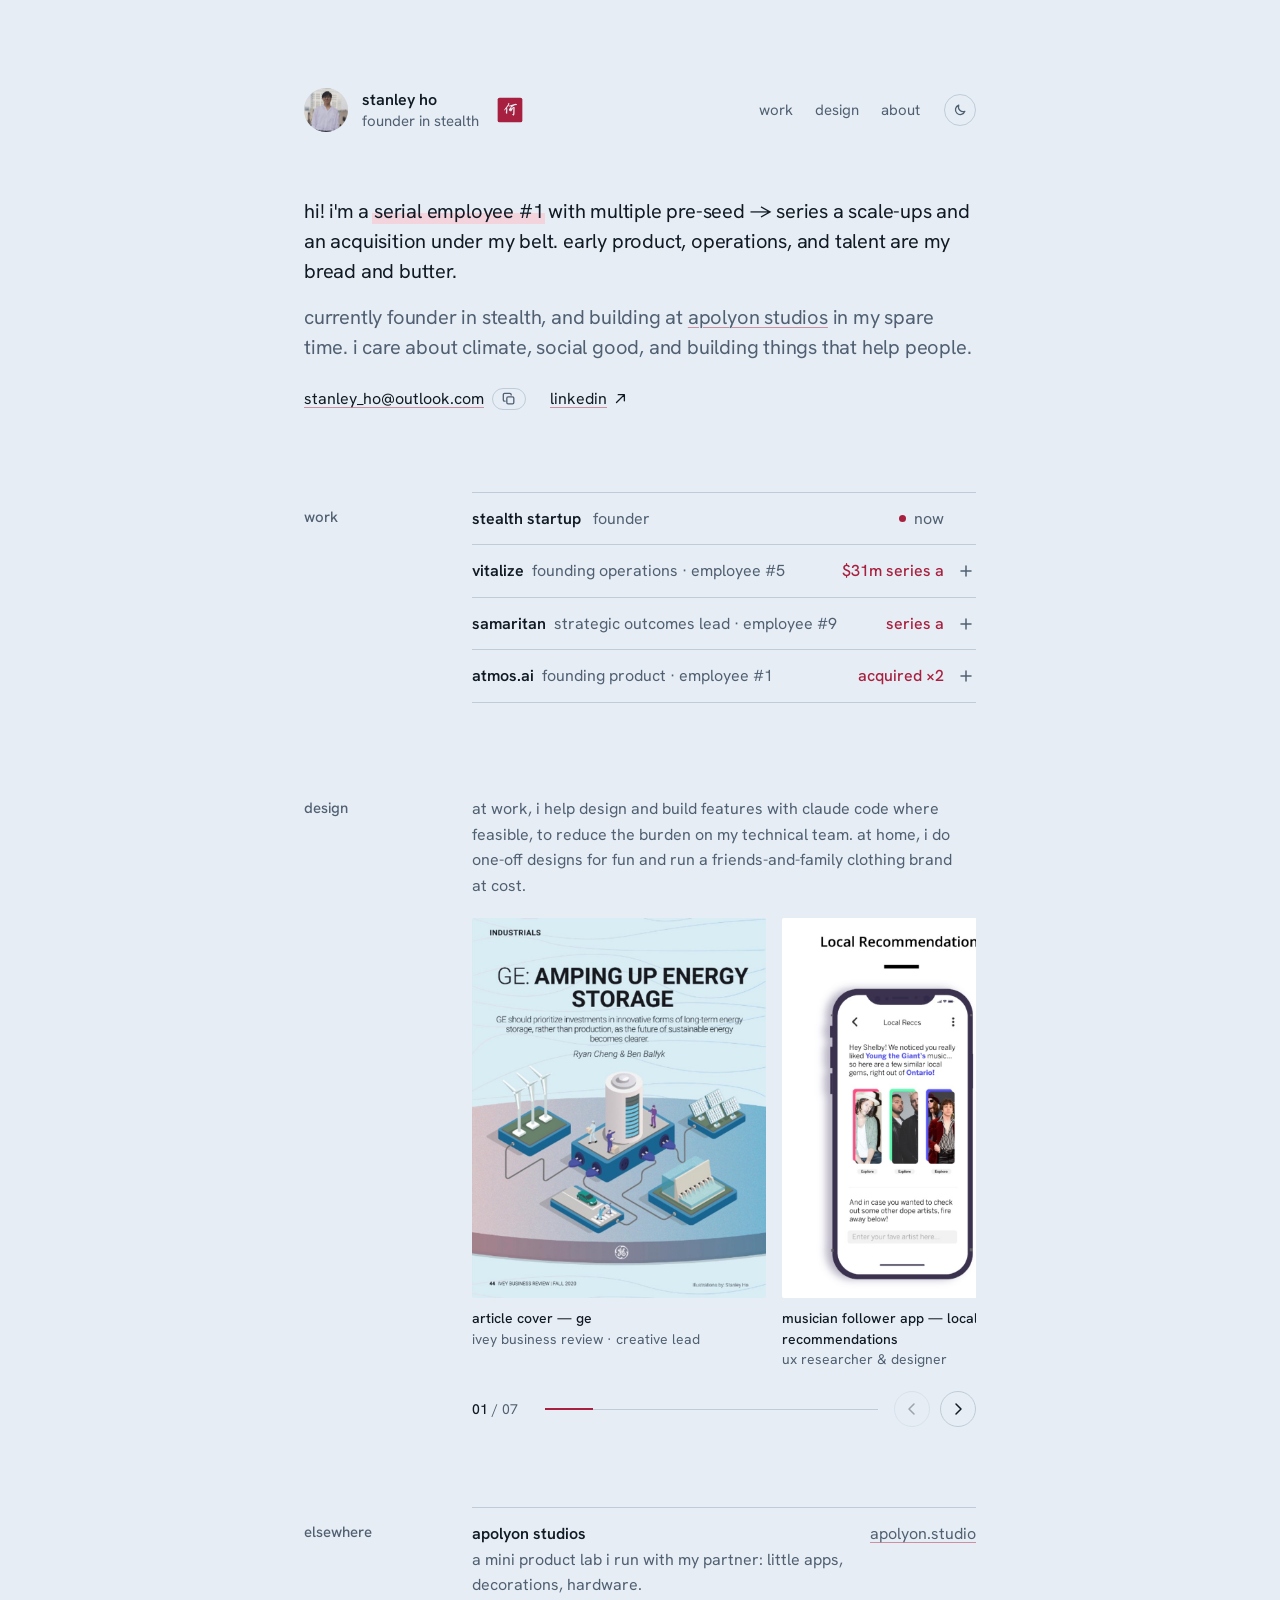
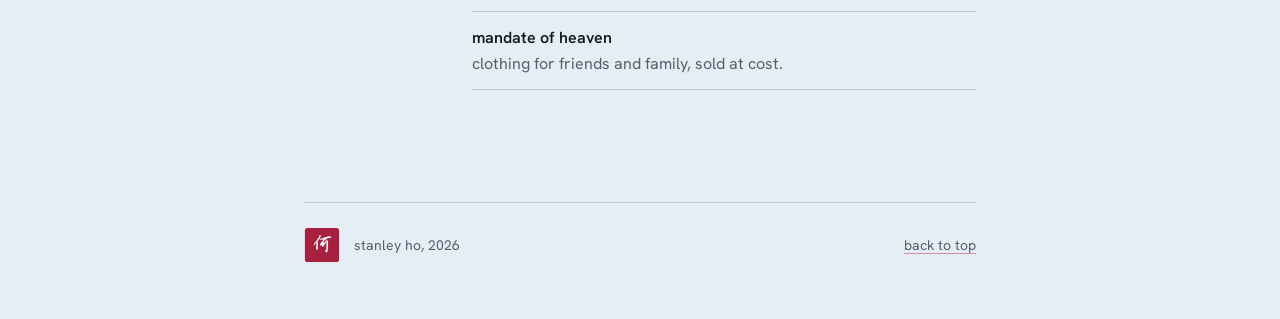
==== commit a5b201de: "Update intro paragraph greeting to 'hi!'" ====
--- a/index.html
+++ b/index.html
@@ -54,7 +54,7 @@
     </header>
 
     <main id="main">
-      <p class="intro">I'm a <mark>serial employee #1</mark> with multiple pre-seed → Series A scale-ups and an acquisition under my belt. Early product, operations, and talent are my bread and butter.</p>
+      <p class="intro">hi! I'm a <mark>serial employee #1</mark> with multiple pre-seed → Series A scale-ups and an acquisition under my belt. Early product, operations, and talent are my bread and butter.</p>
       <p class="intro"><span class="quiet">Currently founder in stealth, and building at <a href="https://apolyon.studio" target="_blank" rel="noopener">Apolyon Studios</a> in my spare time. I care about climate, social good, and building things that help people.</span></p>
 
       <div class="reach">
